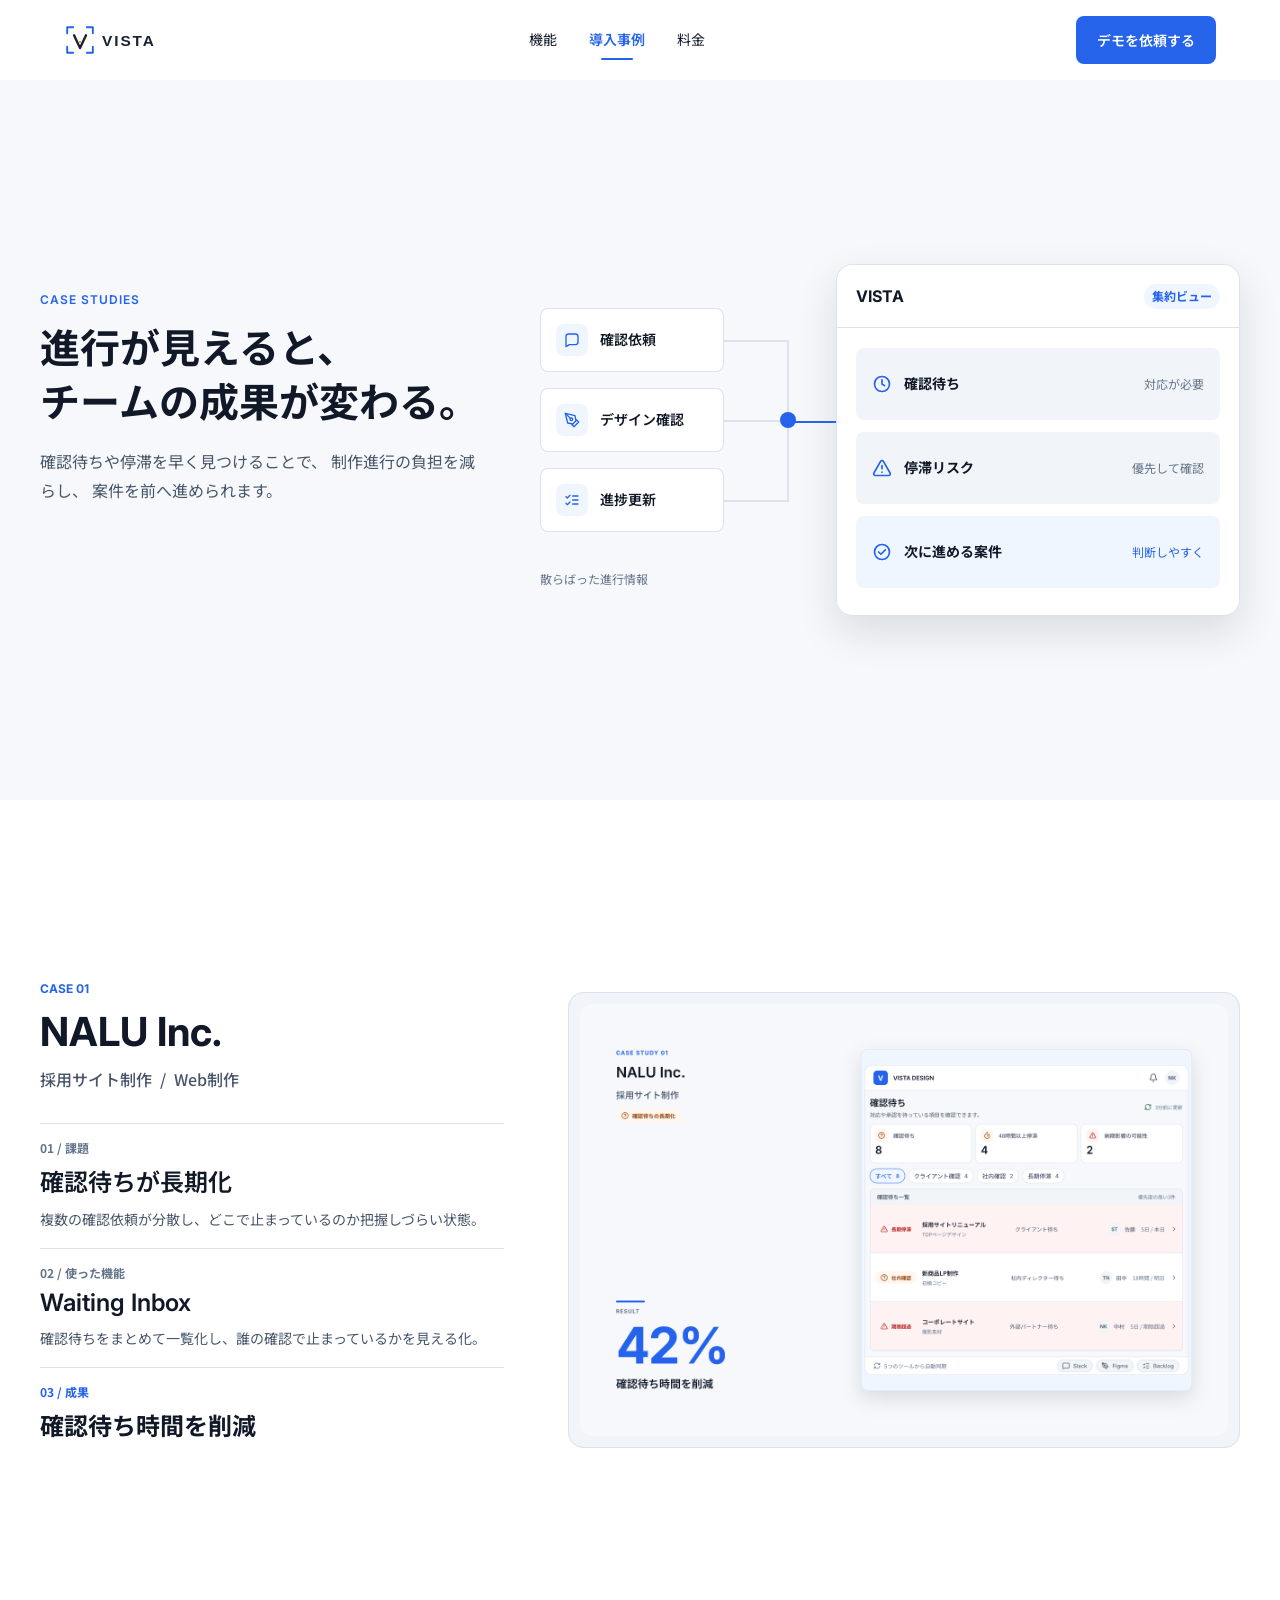
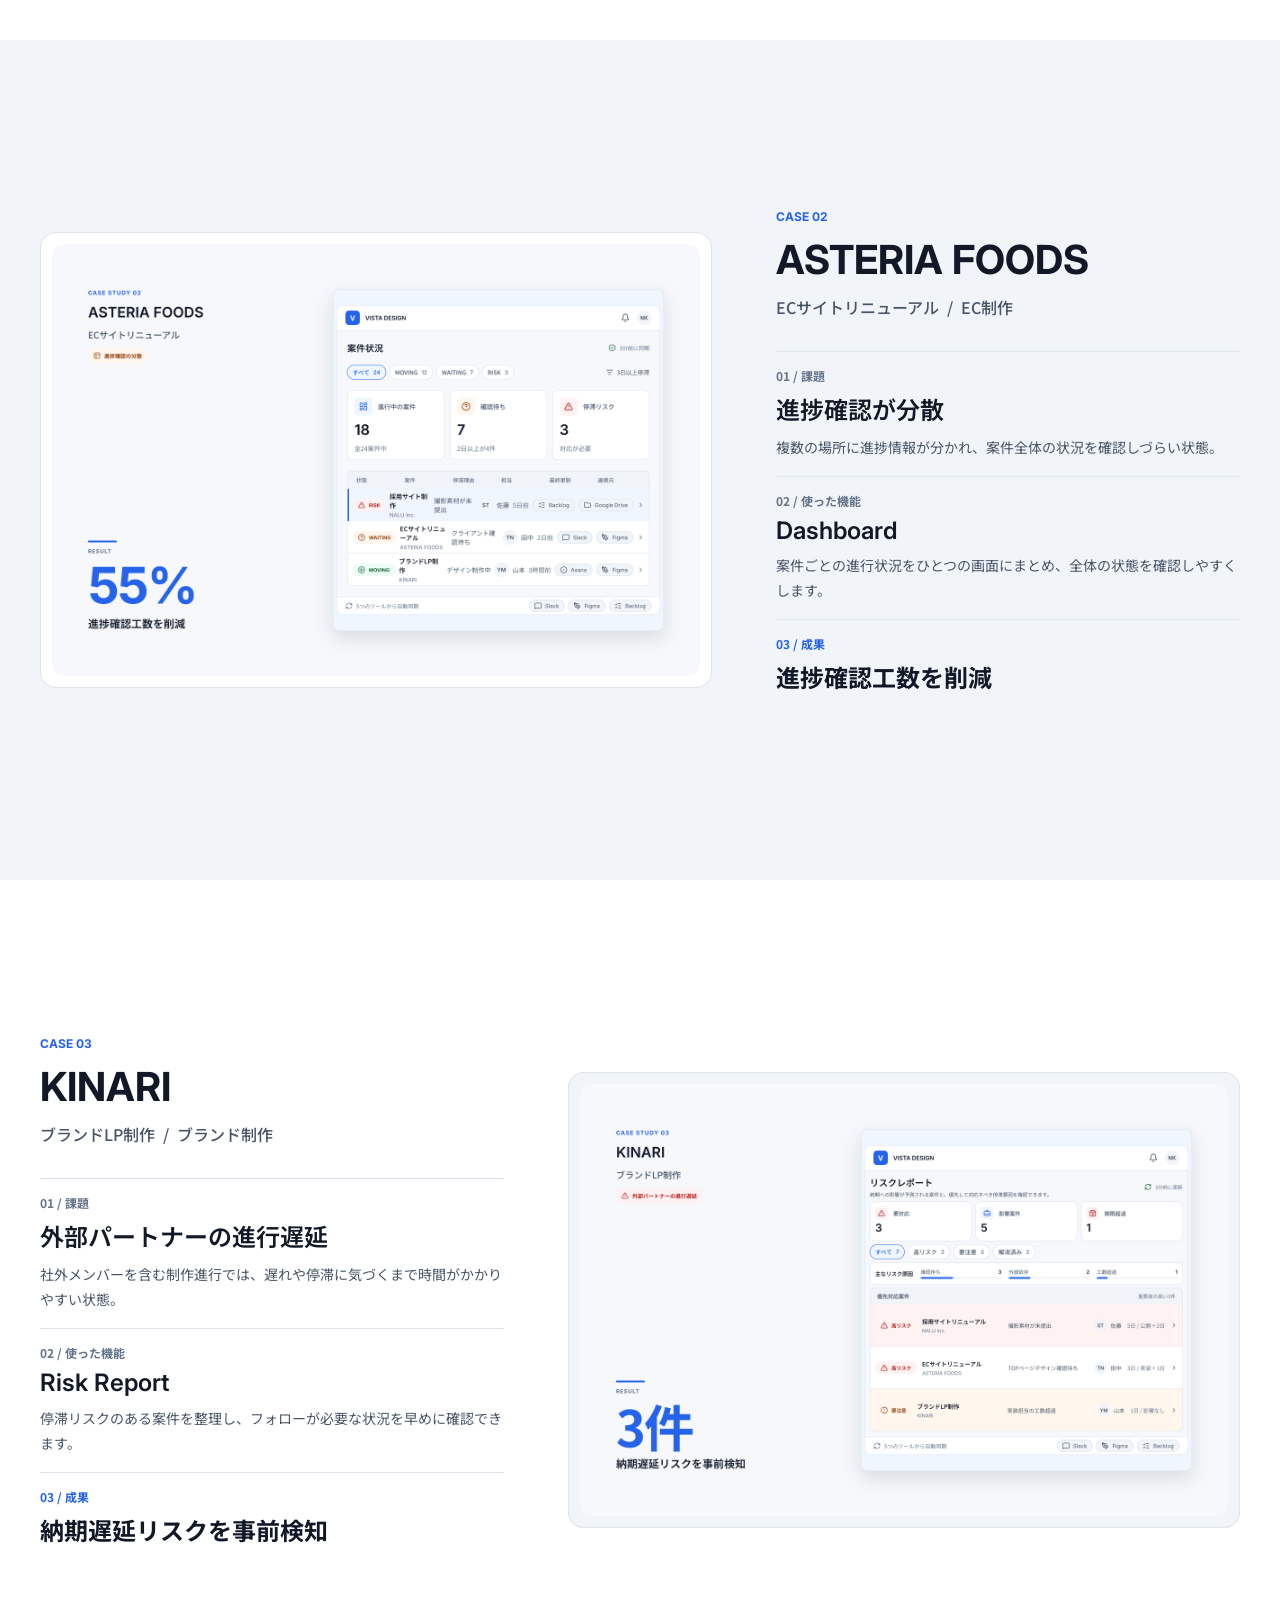
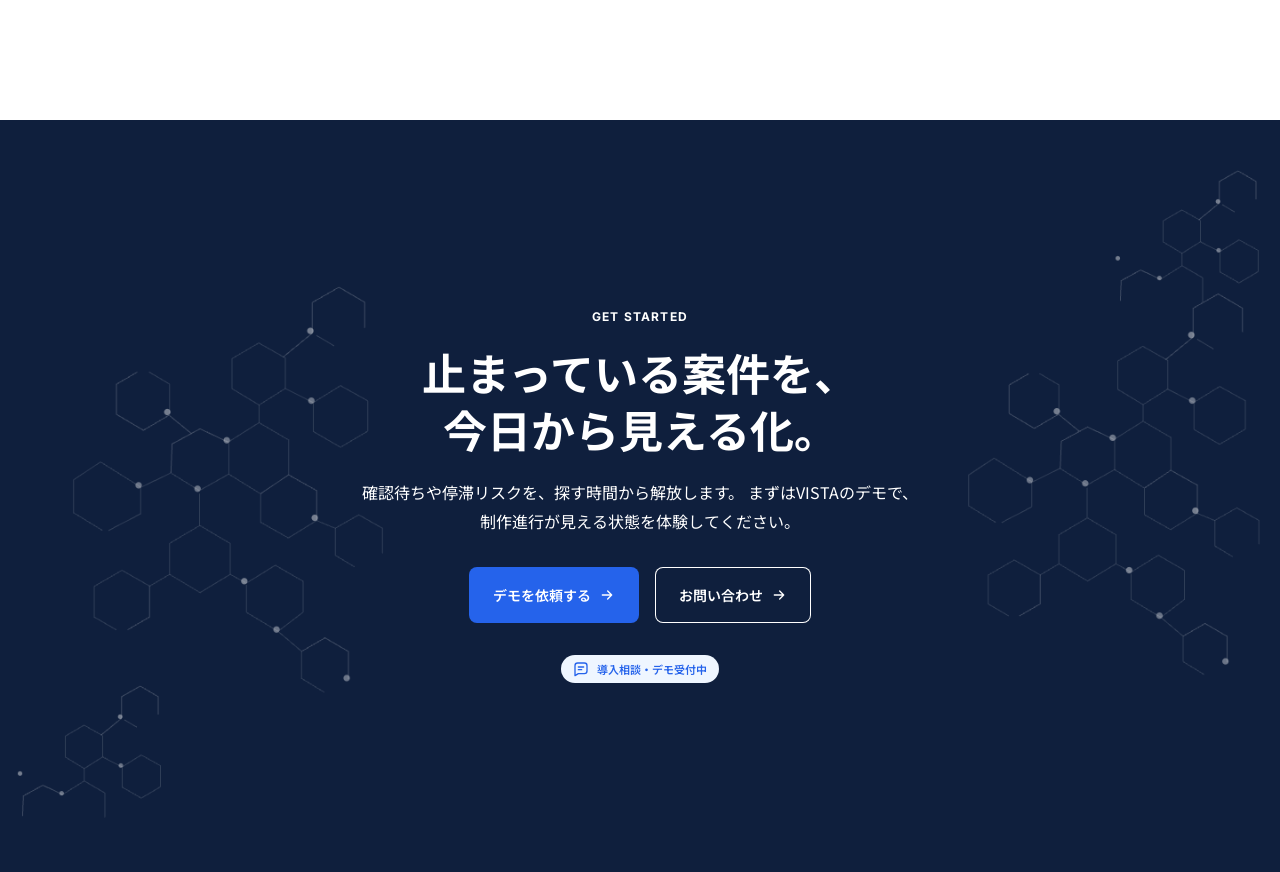
==== case-studies/index.html @ 7c353f8a "feat: initial VISTA website implementation" ====
<!doctype html>
<html lang="ja">
<head>
  <meta charset="utf-8">
  <meta name="viewport" content="width=device-width, initial-scale=1">
  <title>導入事例 | VISTA</title>
  <link rel="icon" href="../05_Assets/icons/web/favicon.ico" sizes="any">
  <link rel="stylesheet" href="../assets/css/reset.css">
  <link rel="stylesheet" href="../assets/css/variables.css">
  <link rel="stylesheet" href="../assets/css/base.css">
  <link rel="stylesheet" href="../assets/css/components.css">
  <link rel="stylesheet" href="../assets/css/pages.css">
  <script src="../assets/js/main.js" defer></script>
</head>
<body data-page="case-studies">
  <a class="skip-link" href="#main-content">本文へ移動</a>
  <header class="site-header" data-site-header>
    <div class="site-header__bar">
      <a class="site-header__logo" href="../" aria-label="VISTA ホーム"><img src="../01_Brand/VISTA_LOGO_A_TRANSPARENT.svg" alt="VISTA" width="94" height="32"></a>
      <nav class="site-header__desktop-nav" aria-label="メインナビゲーション">
        <a class="site-header__nav-link" href="../features/">機能</a>
        <a class="site-header__nav-link" href="../case-studies/" aria-current="page">導入事例</a>
        <a class="site-header__nav-link" href="../pricing/">料金</a>
      </nav>
      <div class="site-header__desktop-actions"><a class="button button--primary button--medium" href="../contact/">デモを依頼する</a></div>
      <div class="site-header__mobile-actions">
        <a class="button button--primary button--small site-header__mobile-cta" href="../contact/">デモを依頼する</a>
        <button class="menu-toggle" type="button" aria-expanded="false" aria-controls="mobile-navigation" aria-label="メニューを開く" data-menu-toggle><span class="menu-toggle__icon" aria-hidden="true"></span></button>
      </div>
    </div>
    <nav class="mobile-navigation" id="mobile-navigation" aria-label="モバイルナビゲーション" data-mobile-menu hidden>
      <div class="container mobile-navigation__inner">
        <ul class="mobile-navigation__list">
          <li><a class="mobile-navigation__link" href="../features/"><span>機能</span><span class="mobile-navigation__arrow" aria-hidden="true">→</span></a></li>
          <li><a class="mobile-navigation__link" href="../case-studies/" aria-current="page"><span>導入事例</span><span class="mobile-navigation__arrow" aria-hidden="true">→</span></a></li>
          <li><a class="mobile-navigation__link" href="../pricing/"><span>料金</span><span class="mobile-navigation__arrow" aria-hidden="true">→</span></a></li>
        </ul>
        <a class="button button--primary button--medium" href="../contact/">デモを依頼する</a>
      </div>
    </nav>
  </header>

  <main id="main-content">
    <section class="case-studies-hero" id="hero" aria-labelledby="hero-title">
      <div class="container case-studies-hero__inner">
        <div class="case-studies-hero__copy">
          <p class="section-eyebrow">CASE STUDIES</p>
          <div class="case-studies-hero__content">
            <h1 class="page-title case-studies-hero__title" id="hero-title"><span>進行が見えると、</span><span>チームの成果が変わる。</span></h1>
            <p class="section-description case-studies-hero__description">確認待ちや停滞を早く見つけることで、 制作進行の負担を減らし、 案件を前へ進められます。</p>
          </div>
        </div>

        <figure class="case-workflow case-workflow--desktop" role="img" aria-label="散らばった確認依頼、デザイン確認、進捗更新をVISTAに集約し、確認待ち、停滞リスク、次に進める案件をひとつの画面で整理する図">
          <div class="case-workflow__signals" aria-hidden="true">
            <div class="case-workflow__signal-list">
              <div class="case-workflow__signal"><span class="case-workflow__signal-icon"><svg viewBox="0 0 24 24"><path d="M21 15a4 4 0 0 1-4 4H8l-5 3V7a4 4 0 0 1 4-4h10a4 4 0 0 1 4 4z"/></svg></span><span>確認依頼</span></div>
              <div class="case-workflow__signal"><span class="case-workflow__signal-icon"><svg viewBox="0 0 24 24"><path d="m12 19 7-7 3 3-7 7-3-3z"/><path d="m18 13-1.5-7.5L2 2l3.5 14.5L13 18"/><path d="m2 2 7.6 7.6"/><circle cx="11" cy="11" r="2"/></svg></span><span>デザイン確認</span></div>
              <div class="case-workflow__signal"><span class="case-workflow__signal-icon"><svg viewBox="0 0 24 24"><path d="m3 7 2 2 4-4M3 17l2 2 4-4M13 6h8M13 12h8M13 18h8"/></svg></span><span>進捗更新</span></div>
            </div>
            <p class="case-workflow__signals-label">散らばった進行情報</p>
          </div>
          <div class="case-workflow__connectors" aria-hidden="true"><span></span><span></span><span></span><span></span><span></span><span></span></div>
          <div class="case-workflow__vista" aria-hidden="true">
            <div class="case-workflow__vista-header"><strong>VISTA</strong><span>集約ビュー</span></div>
            <div class="case-workflow__vista-body">
              <div class="case-workflow__result"><span class="case-workflow__result-main"><svg viewBox="0 0 24 24"><circle cx="12" cy="12" r="9"/><path d="M12 7v5l3 2"/></svg><strong>確認待ち</strong></span><span>対応が必要</span></div>
              <div class="case-workflow__result"><span class="case-workflow__result-main"><svg viewBox="0 0 24 24"><path d="m21.7 18-8-14a2 2 0 0 0-3.4 0l-8 14a2 2 0 0 0 1.7 3h16a2 2 0 0 0 1.7-3zM12 9v4M12 17h.01"/></svg><strong>停滞リスク</strong></span><span>優先して確認</span></div>
              <div class="case-workflow__result case-workflow__result--accent"><span class="case-workflow__result-main"><svg viewBox="0 0 24 24"><circle cx="12" cy="12" r="9"/><path d="m8 12 2.7 2.7L16 9.5"/></svg><strong>次に進める案件</strong></span><span>判断しやすく</span></div>
            </div>
          </div>
        </figure>

        <figure class="case-workflow-mobile" role="img" aria-label="確認待ち、制作タスク、停滞リスクをVISTAに集約し、次に進める案件をひとつの画面で整理する図">
          <div class="case-workflow-mobile__visual" aria-hidden="true">
            <div class="case-workflow-mobile__signals">
              <div><svg viewBox="0 0 24 24"><circle cx="12" cy="12" r="9"/><path d="M12 7v5l3 2"/></svg><span>確認待ち</span></div>
              <div><svg viewBox="0 0 24 24"><path d="m3 7 2 2 4-4M3 17l2 2 4-4M13 6h8M13 12h8M13 18h8"/></svg><span>制作タスク</span></div>
              <div><svg viewBox="0 0 24 24"><path d="m21.7 18-8-14a2 2 0 0 0-3.4 0l-8 14a2 2 0 0 0 1.7 3h16a2 2 0 0 0 1.7-3zM12 9v4M12 17h.01"/></svg><span>停滞リスク</span></div>
            </div>
            <div class="case-workflow-mobile__convergence"><span></span><span></span><span></span><span></span></div>
            <div class="case-workflow-mobile__vista">
              <div class="case-workflow-mobile__header"><strong>VISTA</strong><span>ひとつの画面で整理</span></div>
              <div class="case-workflow-mobile__body"><div class="case-workflow-mobile__result"><span><svg viewBox="0 0 24 24"><circle cx="12" cy="12" r="9"/><path d="m8 12 2.7 2.7L16 9.5"/></svg><strong>次に進める案件</strong></span><b>見える</b></div></div>
            </div>
          </div>
        </figure>
      </div>
    </section>
    <section class="case-detail" id="case-01" aria-labelledby="case-01-title">
      <div class="container case-detail__inner">
        <div class="case-detail__copy">
          <header class="case-detail__identity">
            <p class="case-detail__number">CASE 01</p>
            <h2 class="case-detail__company" id="case-01-title">NALU Inc.</h2>
            <p class="case-detail__meta"><span class="case-detail__project">採用サイト制作</span><span aria-hidden="true">/</span><span class="case-detail__category">Web制作</span></p>
          </header>
          <div class="case-detail__axis">
            <section class="case-detail__axis-item" aria-labelledby="case-01-challenge">
              <p class="case-detail__axis-label">01 / 課題</p>
              <h3 class="case-detail__axis-title" id="case-01-challenge">確認待ちが長期化</h3>
              <p class="case-detail__axis-text">複数の確認依頼が分散し、どこで止まっているのか把握しづらい状態。</p>
            </section>
            <section class="case-detail__axis-item" aria-labelledby="case-01-feature">
              <p class="case-detail__axis-label">02 / 使った機能</p>
              <h3 class="case-detail__axis-title case-detail__axis-title--latin" id="case-01-feature">Waiting Inbox</h3>
              <p class="case-detail__axis-text">確認待ちをまとめて一覧化し、誰の確認で止まっているかを見える化。</p>
            </section>
            <section class="case-detail__axis-item case-detail__axis-item--result" aria-labelledby="case-01-result">
              <p class="case-detail__axis-label">03 / 成果</p>
              <h3 class="case-detail__axis-title" id="case-01-result">確認待ち時間を削減</h3>
            </section>
          </div>
        </div>
        <figure class="case-detail__media">
          <img class="case-detail__cover" src="../05_Assets/images/case-studies/VISTA_CASE_RECRUIT_SITE.png" alt="NALU Inc. 採用サイト制作の導入事例" width="2880" height="1920">
        </figure>
      </div>
    </section>
    <section class="case-detail case-detail--reverse case-detail--subtle" id="case-02" aria-labelledby="case-02-title">
      <div class="container case-detail__inner">
        <div class="case-detail__copy">
          <header class="case-detail__identity">
            <p class="case-detail__number">CASE 02</p>
            <h2 class="case-detail__company" id="case-02-title">ASTERIA FOODS</h2>
            <p class="case-detail__meta"><span class="case-detail__project">ECサイトリニューアル</span><span aria-hidden="true">/</span><span class="case-detail__category">EC制作</span></p>
          </header>
          <div class="case-detail__axis">
            <section class="case-detail__axis-item" aria-labelledby="case-02-challenge">
              <p class="case-detail__axis-label">01 / 課題</p>
              <h3 class="case-detail__axis-title" id="case-02-challenge">進捗確認が分散</h3>
              <p class="case-detail__axis-text">複数の場所に進捗情報が分かれ、案件全体の状況を確認しづらい状態。</p>
            </section>
            <section class="case-detail__axis-item" aria-labelledby="case-02-feature">
              <p class="case-detail__axis-label">02 / 使った機能</p>
              <h3 class="case-detail__axis-title case-detail__axis-title--latin" id="case-02-feature">Dashboard</h3>
              <p class="case-detail__axis-text">案件ごとの進行状況をひとつの画面にまとめ、全体の状態を確認しやすくします。</p>
            </section>
            <section class="case-detail__axis-item case-detail__axis-item--result" aria-labelledby="case-02-result">
              <p class="case-detail__axis-label">03 / 成果</p>
              <h3 class="case-detail__axis-title" id="case-02-result">進捗確認工数を削減</h3>
            </section>
          </div>
        </div>
        <figure class="case-detail__media">
          <img class="case-detail__cover" src="../05_Assets/images/case-studies/VISTA_CASE_EC_RENEWAL.png" alt="ASTERIA FOODS ECサイトリニューアルの導入事例" width="2880" height="1920">
        </figure>
      </div>
    </section>
    <section class="case-detail case-detail--compact-mobile" id="case-03" aria-labelledby="case-03-title">
      <div class="container case-detail__inner">
        <div class="case-detail__copy">
          <header class="case-detail__identity">
            <p class="case-detail__number">CASE 03</p>
            <h2 class="case-detail__company" id="case-03-title">KINARI</h2>
            <p class="case-detail__meta"><span class="case-detail__project">ブランドLP制作</span><span aria-hidden="true">/</span><span class="case-detail__category">ブランド制作</span></p>
          </header>
          <div class="case-detail__axis">
            <section class="case-detail__axis-item" aria-labelledby="case-03-challenge">
              <p class="case-detail__axis-label">01 / 課題</p>
              <h3 class="case-detail__axis-title" id="case-03-challenge">外部パートナーの進行遅延</h3>
              <p class="case-detail__axis-text">社外メンバーを含む制作進行では、遅れや停滞に気づくまで時間がかかりやすい状態。</p>
            </section>
            <section class="case-detail__axis-item" aria-labelledby="case-03-feature">
              <p class="case-detail__axis-label">02 / 使った機能</p>
              <h3 class="case-detail__axis-title case-detail__axis-title--latin" id="case-03-feature">Risk Report</h3>
              <p class="case-detail__axis-text">停滞リスクのある案件を整理し、フォローが必要な状況を早めに確認できます。</p>
            </section>
            <section class="case-detail__axis-item case-detail__axis-item--result" aria-labelledby="case-03-result">
              <p class="case-detail__axis-label">03 / 成果</p>
              <h3 class="case-detail__axis-title" id="case-03-result">納期遅延リスクを事前検知</h3>
            </section>
          </div>
        </div>
        <figure class="case-detail__media">
          <img class="case-detail__cover" src="../05_Assets/images/case-studies/VISTA_CASE_BRAND_LP.png" alt="KINARI ブランドLP制作の導入事例" width="2880" height="1920">
        </figure>
      </div>
    </section>
    <section class="final-cta" id="final-cta" aria-labelledby="final-cta-title">
      <div class="final-cta__network" aria-hidden="true">
        <img class="final-cta__network-image final-cta__network-image--desktop" src="../05_Assets/images/final-cta/VISTA_BG_FINAL_CTA_DESKTOP.png" alt="">
        <img class="final-cta__network-image final-cta__network-image--mobile" src="../05_Assets/images/final-cta/VISTA_BG_FINAL_CTA_MOBILE.png" alt="">
      </div>
      <div class="container final-cta__inner">
        <div class="final-cta__copy">
          <p class="final-cta__eyebrow">GET STARTED</p>
          <h2 class="final-cta__title" id="final-cta-title">止まっている案件を、<br>今日から見える化。</h2>
          <p class="final-cta__description">確認待ちや停滞リスクを、探す時間から解放します。 まずはVISTAのデモで、<br class="final-cta__desktop-break">制作進行が見える状態を体験してください。</p>
        </div>
        <div class="final-cta__actions">
          <a class="button button--primary button--large" href="../contact/">デモを依頼する<svg aria-hidden="true" viewBox="0 0 24 24"><path d="M5 12h14M13 6l6 6-6 6"/></svg></a>
          <a class="button button--large final-cta__secondary" href="../contact/">お問い合わせ<svg aria-hidden="true" viewBox="0 0 24 24"><path d="M5 12h14M13 6l6 6-6 6"/></svg></a>
        </div>
        <p class="feature-status feature-status--analytics final-cta__badge"><svg aria-hidden="true" viewBox="0 0 24 24"><path d="M21 15a4 4 0 0 1-4 4H8l-5 3V7a4 4 0 0 1 4-4h10a4 4 0 0 1 4 4z"/><path d="M8 9h8M8 13h5"/></svg>導入相談・デモ受付中</p>
      </div>
    </section>
  </main>
</body>
</html>
---- assets/css/variables.css ----
:root {
  color-scheme: light;

  --color-canvas: #f6f8fb;
  --color-surface: #ffffff;
  --color-surface-subtle: #f1f4f8;
  --color-surface-inverse: #111827;
  --color-brand-deep: #0f1f3d;
  --color-text-primary: #111827;
  --color-text-secondary: #475569;
  --color-text-muted: #64748b;
  --color-text-inverse: #ffffff;
  --color-border: #dce3ec;
  --color-border-strong: #b7c2d0;
  --color-accent: #2563eb;
  --color-accent-hover: #1d4ed8;
  --color-accent-active: #1e40af;
  --color-accent-soft: #eff6ff;
  --color-moving: #166534;
  --color-moving-soft: #f0fdf4;
  --color-waiting: #92400e;
  --color-waiting-soft: #fffbeb;
  --status-waiting-soft: #fff7ed;
  --color-risk: #b91c1c;
  --color-risk-soft: #fef2f2;
  --status-risk-soft: #fef2f2;
  --color-focus: #60a5fa;
  --color-transparent: #00000000;

  --font-ja: "Noto Sans JP", sans-serif;
  --font-latin: "Inter", sans-serif;
  --font-size-11: 0.6875rem;
  --font-size-12: 0.75rem;
  --font-size-13: 0.8125rem;
  --font-size-14: 0.875rem;
  --font-size-16: 1rem;
  --font-size-20: 1.25rem;
  --font-size-24: 1.5rem;
  --font-size-30: 1.875rem;
  --font-size-32: 2rem;
  --font-size-40: 2.5rem;
  --font-size-44: 2.75rem;
  --font-size-48: 3rem;
  --font-size-display-desktop: 3.5rem;
  --line-height-display: 1.18;
  --line-height-heading: 1.35;
  --line-height-body: 1.8;

  --space-0: 0;
  --space-4: 0.25rem;
  --space-8: 0.5rem;
  --space-12: 0.75rem;
  --space-16: 1rem;
  --space-20: 1.25rem;
  --space-24: 1.5rem;
  --space-32: 2rem;
  --space-40: 2.5rem;
  --space-48: 3rem;
  --space-64: 4rem;
  --space-80: 5rem;
  --space-96: 6rem;

  --radius-none: 0;
  --radius-sm: 0.25rem;
  --radius-md: 0.5rem;
  --radius-lg: 0.75rem;
  --radius-xl: 1rem;
  --radius-pill: 999px;

  --stroke-1: 1px;
  --stroke-focus: 2px;
  --opacity-disabled: 0.4;

  --height-header: 5rem;
  --height-header-mobile: 4rem;
  --height-button-large: 3.5rem;
  --height-button-medium: 3rem;
  --height-button-small: 2.5rem;
  --height-badge: 1.75rem;
  --control-sm: 2rem;
  --control-md: 2.5rem;
  --control-lg: 3rem;
  --icon-sm: 1rem;
  --icon-md: 1.25rem;

  --width-main-container: 75rem;
  --width-header-container: 82rem;
  --width-description: 40rem;
  --width-hero-content: 30rem;
  --width-hero-visual: 40rem;

  --breakpoint-mobile-sm: 375px;
  --breakpoint-mobile: 390px;
  --breakpoint-tablet: 768px;
  --breakpoint-desktop-sm: 1024px;
  --breakpoint-desktop: 1366px;
  --breakpoint-desktop-lg: 1440px;
}

[data-theme="dark"] {
  color-scheme: dark;
  --color-canvas: #0b0f17;
  --color-surface: #121824;
  --color-surface-subtle: #192231;
  --color-surface-inverse: #f8fafc;
  --color-text-primary: #f8fafc;
  --color-text-secondary: #cbd5e1;
  --color-text-muted: #94a3b8;
  --color-text-inverse: #0b0f17;
  --color-border: #2b3748;
  --color-border-strong: #526178;
  --color-accent: #60a5fa;
  --color-accent-hover: #93c5fd;
  --color-accent-active: #3b82f6;
  --color-accent-soft: #172554;
  --color-moving: #86efac;
  --color-moving-soft: #052e16;
  --color-waiting: #fcd34d;
  --color-waiting-soft: #451a03;
  --status-waiting-soft: #78350f;
  --color-risk: #fca5a5;
  --color-risk-soft: #450a0a;
  --status-risk-soft: #7f1d1d;
  --color-focus: #93c5fd;
}
---- assets/css/base.css ----
@import url("https://fonts.googleapis.com/css2?family=Inter:wght@400;600;700&family=Noto+Sans+JP:wght@400;600;700&display=swap");

html {
  min-width: 320px;
  scroll-behavior: smooth;
}

body {
  min-height: 100vh;
  background: var(--color-canvas);
  color: var(--color-text-primary);
  font-family: var(--font-ja);
  font-size: var(--font-size-16);
  line-height: var(--line-height-body);
  overflow-wrap: anywhere;
}

main {
  display: block;
}

h1,
h2,
h3 {
  font-weight: 700;
  line-height: var(--line-height-heading);
  overflow-wrap: normal;
}

a {
  color: inherit;
  text-decoration: none;
}

button,
a,
input,
select,
textarea {
  -webkit-tap-highlight-color: transparent;
}

button,
select {
  cursor: pointer;
}

button:disabled,
input:disabled,
select:disabled,
textarea:disabled {
  cursor: not-allowed;
}

input,
select,
textarea {
  width: 100%;
  border: var(--stroke-1) solid var(--color-border);
  border-radius: var(--radius-md);
  background: var(--color-surface);
}

textarea {
  resize: vertical;
}

:focus-visible {
  outline: var(--stroke-focus) solid var(--color-focus);
  outline-offset: 2px;
}

.sr-only {
  position: absolute !important;
  width: 1px !important;
  height: 1px !important;
  padding: 0 !important;
  margin: -1px !important;
  overflow: hidden !important;
  clip: rect(0, 0, 0, 0) !important;
  white-space: nowrap !important;
  border: 0 !important;
}

.container {
  width: min(calc(100% - (var(--space-16) * 2)), var(--width-main-container));
  margin-inline: auto;
}

.container--wide {
  width: min(calc(100% - (var(--space-16) * 2)), var(--width-header-container));
  margin-inline: auto;
}

.skip-link {
  position: fixed;
  inset-block-start: var(--space-8);
  inset-inline-start: var(--space-8);
  z-index: 1000;
  padding: var(--space-8) var(--space-12);
  border-radius: var(--radius-sm);
  background: var(--color-surface-inverse);
  color: var(--color-text-inverse);
  transform: translateY(-200%);
}

.skip-link:focus-visible {
  transform: translateY(0);
}
---- assets/css/components.css ----
.button {
  display: inline-flex;
  min-width: 0;
  align-items: center;
  justify-content: center;
  gap: var(--space-8);
  border: var(--stroke-1) solid transparent;
  border-radius: var(--radius-md);
  padding-inline: var(--space-20);
  font-family: var(--font-ja);
  font-size: var(--font-size-14);
  font-weight: 600;
  line-height: 1;
  white-space: nowrap;
  transition: background-color 120ms ease, border-color 120ms ease, color 120ms ease;
}

.button--large {
  min-height: var(--height-button-large);
}

.button--medium {
  min-height: var(--height-button-medium);
}

.button--small {
  min-height: var(--height-button-small);
  padding-inline: var(--space-16);
}

.button--primary {
  background: var(--color-accent);
  color: var(--color-text-inverse);
}

.button--primary:hover {
  background: var(--color-accent-hover);
}

.button--primary:active {
  background: var(--color-accent-active);
}

.button--secondary {
  border-color: var(--color-border-strong);
  background: var(--color-surface);
  color: var(--color-text-primary);
}

.button--secondary:hover {
  border-color: var(--color-accent);
  background: var(--color-accent-soft);
}

.button--secondary:active {
  border-color: var(--color-accent-active);
  color: var(--color-accent-active);
}

.button--text {
  min-height: var(--control-md);
  padding-inline: var(--space-8);
  background: var(--color-transparent);
  color: var(--color-accent);
}

.button--text:hover {
  background: var(--color-accent-soft);
}

.button:disabled,
.button[aria-disabled="true"] {
  opacity: var(--opacity-disabled);
  pointer-events: none;
}

.button__spinner {
  display: none;
  width: var(--icon-sm);
  height: var(--icon-sm);
  border: 2px solid currentColor;
  border-inline-end-color: transparent;
  border-radius: var(--radius-pill);
}

.button.is-loading .button__spinner {
  display: inline-block;
}

.site-header {
  position: relative;
  z-index: 100;
  background: var(--color-surface);
  box-shadow: inset 0 calc(var(--stroke-1) * -1) var(--color-border);
}

.site-header__bar {
  display: flex;
  width: min(100%, calc(var(--width-header-container) + (var(--space-64) * 2)));
  height: var(--height-header-mobile);
  margin-inline: auto;
  padding-inline: var(--space-24);
  align-items: center;
  justify-content: space-between;
}

.site-header__logo {
  display: inline-flex;
  flex: 0 0 auto;
  align-items: center;
}

.site-header__logo img {
  width: 94px;
  height: 32px;
  object-fit: contain;
}

.site-header__desktop-nav,
.site-header__desktop-actions {
  display: none;
}

.site-header__mobile-actions {
  display: flex;
  align-items: center;
  gap: var(--space-8);
}

.site-header__mobile-cta {
  min-height: var(--height-button-small);
}

.menu-toggle {
  position: relative;
  display: inline-grid;
  width: var(--control-md);
  height: var(--control-md);
  place-items: center;
  border-radius: var(--radius-sm);
  background: var(--color-transparent);
  color: var(--color-text-primary);
}

.menu-toggle__icon,
.menu-toggle__icon::before,
.menu-toggle__icon::after {
  display: block;
  width: var(--icon-md);
  height: 2px;
  border-radius: var(--radius-pill);
  background: currentColor;
  content: "";
  transition: transform 120ms ease, opacity 120ms ease;
}

.menu-toggle__icon::before {
  transform: translateY(-6px);
}

.menu-toggle__icon::after {
  transform: translateY(4px);
}

.menu-toggle[aria-expanded="true"] .menu-toggle__icon {
  background: transparent;
}

.menu-toggle[aria-expanded="true"] .menu-toggle__icon::before {
  transform: translateY(0) rotate(45deg);
}

.menu-toggle[aria-expanded="true"] .menu-toggle__icon::after {
  transform: translateY(-2px) rotate(-45deg);
}

.mobile-navigation {
  border-block-start: var(--stroke-1) solid var(--color-border);
  background: var(--color-surface);
}

.mobile-navigation__inner {
  display: grid;
  gap: var(--space-20);
  padding-block: var(--space-24);
}

.mobile-navigation__list {
  display: grid;
  gap: var(--space-4);
}

.mobile-navigation__link {
  display: flex;
  min-height: var(--control-md);
  align-items: center;
  justify-content: space-between;
  padding-block: var(--space-8);
  font-size: var(--font-size-16);
}

.mobile-navigation__link[aria-current="page"] {
  color: var(--color-accent);
  font-weight: 600;
}

.mobile-navigation__arrow {
  color: var(--color-text-muted);
}

.mobile-navigation .button {
  width: 100%;
}

@media (min-width: 768px) {
  .site-header {
    box-shadow: none;
  }

  .site-header__bar {
    height: var(--height-header);
    padding-inline: var(--space-64);
  }

  .site-header__desktop-nav,
  .site-header__desktop-actions {
    display: flex;
    align-items: center;
  }

  .site-header__desktop-nav {
    gap: var(--space-32);
  }

  .site-header__desktop-actions {
    gap: var(--space-20);
  }

  .site-header__mobile-actions,
  .mobile-navigation {
    display: none !important;
  }

  .site-header__nav-link {
    position: relative;
    display: inline-flex;
    min-height: var(--control-md);
    align-items: center;
    font-size: var(--font-size-14);
  }

  .site-header__nav-link[aria-current="page"] {
    color: var(--color-accent);
    font-weight: 600;
  }

  .site-header__nav-link[aria-current="page"]::after {
    position: absolute;
    inset-block-end: 0;
    inset-inline: 50% auto;
    width: var(--space-32);
    height: 2px;
    border-radius: var(--radius-pill);
    background: var(--color-accent);
    content: "";
    transform: translateX(-50%);
  }
}
---- assets/css/pages.css ----
.page-section {
  padding-block: var(--space-64);
}

.page-section--canvas {
  background: var(--color-canvas);
}

.page-section--surface {
  background: var(--color-surface);
}

.page-section--subtle {
  background: var(--color-surface-subtle);
}

.page-section--inverse {
  background: var(--color-brand-deep);
  color: var(--color-text-inverse);
}

.page-section__inner {
  display: grid;
  min-height: 12rem;
  align-content: center;
  gap: var(--space-12);
}

.page-hero .page-section__inner {
  min-height: 20rem;
}

.eyebrow,
.section-eyebrow {
  color: var(--color-accent);
  font-family: var(--font-latin);
  font-size: var(--font-size-12);
  font-weight: 600;
  letter-spacing: 0.08em;
}

.page-title {
  max-width: var(--width-description);
  font-size: var(--font-size-30);
}

.section-title {
  font-size: var(--font-size-24);
}

.section-heading {
  display: grid;
  gap: var(--space-12);
}

.section-heading .section-eyebrow {
  line-height: 1.25;
}

.section-heading__content {
  display: grid;
  gap: var(--space-20);
}

.section-description {
  color: var(--color-text-secondary);
  font-size: var(--font-size-16);
  line-height: var(--line-height-body);
}

.section-status {
  color: var(--color-text-muted);
  font-size: var(--font-size-14);
}

.page-section--inverse .section-eyebrow,
.page-section--inverse .section-status {
  color: var(--color-text-inverse);
}

.contact-page {
  display: grid;
  background: var(--color-canvas);
}

.contact-intro {
  padding: var(--space-64) var(--space-16) var(--space-48);
  background: var(--color-canvas);
}

.contact-intro__inner,
.contact-intro__copy,
.contact-intro__content,
.contact-topics {
  display: grid;
}

.contact-intro__inner {
  width: min(100%, var(--width-description));
  margin-inline: auto;
  gap: var(--space-32);
}

.contact-intro__copy {
  gap: var(--space-12);
}

.contact-intro .section-eyebrow {
  line-height: 1.25;
}

.contact-intro__content {
  gap: var(--space-20);
}

.contact-intro__title {
  font-size: var(--font-size-24);
  line-height: 1.4;
}

.contact-intro__description {
  color: var(--color-text-secondary);
  font-size: var(--font-size-14);
  line-height: var(--line-height-body);
}

.contact-topics {
  gap: var(--space-12);
  list-style: none;
}

.contact-topics li {
  display: flex;
  min-height: var(--space-20);
  align-items: center;
  gap: var(--space-12);
  color: var(--color-text-secondary);
  font-size: var(--font-size-14);
  font-weight: 600;
  line-height: 1.4286;
}

.contact-topics svg,
.contact-form__submit svg {
  width: var(--icon-sm);
  height: var(--icon-sm);
  flex: 0 0 auto;
  fill: none;
  stroke: currentColor;
  stroke-linecap: round;
  stroke-linejoin: round;
  stroke-width: 2;
}

.contact-topics svg {
  color: var(--color-accent);
}

.contact-form-section {
  padding: var(--space-48) var(--space-16) var(--space-64);
  background: var(--color-surface-subtle);
}

.contact-form {
  display: grid;
  width: min(100%, var(--width-description));
  margin-inline: auto;
  gap: var(--space-32);
  padding: calc(var(--space-24) + var(--stroke-1)) var(--space-24);
  border-radius: var(--radius-xl);
  background: var(--color-surface);
  box-shadow: inset 0 0 0 var(--stroke-1) var(--color-border);
}

.contact-form__heading {
  display: grid;
  gap: var(--space-8);
}

.contact-form__title {
  font-size: var(--font-size-24);
}

.contact-form__description {
  color: var(--color-text-secondary);
  font-size: var(--font-size-14);
  line-height: 1.6;
}

.contact-form__fields {
  display: grid;
  gap: var(--space-24);
}

.form-field {
  display: grid;
  gap: var(--space-8);
}

.form-label-row {
  display: flex;
  min-height: var(--space-24);
  align-items: center;
  gap: var(--space-8);
}

.form-label {
  color: var(--color-text-primary);
  font-size: var(--font-size-14);
  font-weight: 600;
  line-height: 1.4286;
}

.form-required {
  display: inline-flex;
  min-height: var(--space-20);
  align-items: center;
  padding: var(--space-4) var(--space-8);
  border-radius: var(--radius-pill);
  background: var(--color-accent-soft);
  color: var(--color-accent);
  font-size: var(--font-size-11);
  font-weight: 600;
  line-height: 1;
}

.form-input,
.form-select,
.form-textarea {
  width: 100%;
  border-color: var(--color-border-strong);
  border-radius: var(--radius-md);
  background: var(--color-surface);
  color: var(--color-text-primary);
  font-family: var(--font-ja);
  font-size: var(--font-size-14);
  line-height: 1.6;
}

.form-input,
.form-select {
  height: var(--height-button-large);
  padding-inline: var(--space-16);
}

.form-input::placeholder {
  color: var(--color-text-muted);
  opacity: 1;
}

.form-select-wrap {
  position: relative;
  display: block;
}

.form-select {
  appearance: none;
  padding-inline-end: var(--space-48);
  color: var(--color-text-muted);
}

.form-select:valid {
  color: var(--color-text-primary);
}

.form-select-wrap > svg {
  position: absolute;
  inset-block-start: 50%;
  inset-inline-end: var(--space-16);
  width: var(--icon-sm);
  height: var(--icon-sm);
  fill: none;
  stroke: var(--color-text-secondary);
  stroke-linecap: round;
  stroke-linejoin: round;
  stroke-width: 2;
  pointer-events: none;
  transform: translateY(-50%);
}

.form-textarea {
  display: block;
  min-height: 7.5rem;
  padding: var(--space-16);
}

.contact-form__submit {
  width: 100%;
}

.form-input:focus-visible,
.form-select:focus-visible,
.form-textarea:focus-visible,
.form-input.is-focus-preview {
  border-color: var(--color-focus);
  outline-offset: calc(var(--stroke-focus) * -1);
}

.form-input.is-focus-preview {
  outline: var(--stroke-focus) solid var(--color-focus);
  outline-offset: calc(var(--stroke-focus) * -1);
}

.form-input[aria-invalid="true"],
.form-select[aria-invalid="true"],
.form-textarea[aria-invalid="true"] {
  border-color: var(--color-risk);
}

.form-input.is-format-error,
.form-select.is-format-error,
.form-textarea.is-format-error {
  background: var(--color-risk-soft);
}

.form-input[aria-invalid="true"]:focus-visible,
.form-select[aria-invalid="true"]:focus-visible,
.form-textarea[aria-invalid="true"]:focus-visible {
  outline-color: var(--color-risk);
}

.form-error {
  color: var(--color-risk);
  font-size: var(--font-size-12);
  line-height: 1.5;
}

.contact-form__submit-area {
  display: grid;
  gap: var(--space-12);
}

.form-submit-error:not([hidden]) {
  display: flex;
  align-items: center;
  gap: var(--space-8);
  padding: var(--space-12);
  border-radius: var(--radius-md);
  background: var(--color-risk-soft);
  color: var(--color-risk);
}

.form-submit-error > svg {
  width: var(--icon-sm);
  height: var(--icon-sm);
  flex: 0 0 auto;
  fill: none;
  stroke: currentColor;
  stroke-linecap: round;
  stroke-linejoin: round;
  stroke-width: 2;
}

.form-submit-error p {
  min-width: 0;
  font-size: var(--font-size-12);
  line-height: 1.5;
}

.contact-form__submit.is-loading:disabled {
  cursor: wait;
  opacity: 1;
}

.contact-form__submit.is-loading [data-submit-arrow] {
  display: none;
}

.contact-form__submit.is-loading .button__spinner {
  animation: contact-spinner 800ms linear infinite;
}

.contact-form.is-success {
  min-height: 52.0625rem;
  align-content: center;
}

.form-success:not([hidden]) {
  display: grid;
}

.form-success {
  width: 100%;
  gap: var(--space-24);
  justify-items: center;
  text-align: center;
}

.form-success__icon {
  display: grid;
  width: 4.5rem;
  height: 4.5rem;
  place-items: center;
  border-radius: var(--radius-pill);
  background: var(--color-accent-soft);
  color: var(--color-accent);
}

.form-success__icon svg {
  width: 1.75rem;
  height: 1.75rem;
  fill: none;
  stroke: currentColor;
  stroke-linecap: round;
  stroke-linejoin: round;
  stroke-width: 2;
}

.form-success__copy {
  display: grid;
  width: 100%;
  gap: var(--space-12);
}

.form-success__title {
  font-size: var(--font-size-24);
  line-height: 1.45;
}

.form-success__description {
  color: var(--color-text-secondary);
  font-size: var(--font-size-14);
  line-height: var(--line-height-body);
}

@keyframes contact-spinner {
  to {
    transform: rotate(360deg);
  }
}

@media (min-width: 768px) {
  .contact-intro {
    padding-block: var(--space-80);
  }

  .contact-intro__inner {
    gap: var(--space-48);
  }

  .contact-intro__title {
    font-size: var(--font-size-40);
    line-height: 1.3;
  }

  .contact-intro__description {
    font-size: var(--font-size-16);
  }

  .contact-topics {
    gap: var(--space-16);
  }

  .contact-form-section {
    padding-block: var(--space-64) var(--space-80);
  }

  .contact-form {
    padding: var(--space-40);
  }

  .contact-form.is-success {
    min-height: 55.4375rem;
  }

  .form-textarea {
    min-height: 9rem;
  }

  .form-success {
    width: min(100%, var(--width-hero-content));
    gap: var(--space-32);
    justify-self: center;
  }

  .form-success__icon {
    width: var(--space-80);
    height: var(--space-80);
  }

  .form-success__icon svg {
    width: var(--space-32);
    height: var(--space-32);
  }

  .form-success__title {
    font-size: var(--font-size-32);
    line-height: 1.4;
  }

  .form-success__description {
    font-size: var(--font-size-16);
  }
}

@media (min-width: 1280px) {
  .contact-page {
    width: var(--width-main-container);
    margin-inline: auto;
    grid-template-columns: var(--width-hero-content) var(--width-hero-visual);
    gap: var(--space-80);
    align-items: start;
    padding-block: var(--space-80);
  }

  .contact-intro {
    padding: var(--space-40) 0;
  }

  .contact-intro__inner {
    width: 100%;
  }

  .contact-form-section {
    padding: 0;
    background: var(--color-transparent);
  }

  .contact-form {
    width: 100%;
  }
}

.pricing-page-hero {
  min-height: 45.25rem;
  padding-block: var(--space-64);
  background: var(--color-canvas);
}

.pricing-page-hero__inner,
.pricing-page-hero__copy,
.pricing-page-hero__content {
  display: grid;
}

.pricing-page-hero__inner {
  gap: var(--space-40);
}

.pricing-page-hero__copy {
  gap: var(--space-12);
}

.pricing-page-hero .section-eyebrow {
  line-height: 1.25;
}

.pricing-page-hero__content {
  gap: var(--space-20);
}

.pricing-page-hero__title {
  max-width: none;
  line-height: var(--line-height-heading);
}

.pricing-page-hero__description {
  font-size: var(--font-size-14);
}

.pricing-plan-scale {
  display: grid;
  width: min(100%, 22.375rem);
  height: 22rem;
  margin-inline: auto;
  padding: var(--space-16);
  border-radius: var(--radius-xl);
  background: var(--color-surface);
  box-shadow: inset 0 0 0 var(--stroke-1) var(--color-border);
}

.pricing-plan-scale__track {
  display: none;
}

.pricing-plan-scale__list {
  display: grid;
  gap: var(--space-16);
}

.pricing-plan-scale__item {
  position: relative;
  display: grid;
  height: 6rem;
  grid-template-columns: 5rem minmax(0, 1fr);
  grid-template-rows: auto auto;
  column-gap: var(--space-16);
  align-content: center;
  padding: var(--space-12) var(--space-16);
  border: var(--stroke-1) solid var(--color-border);
  border-radius: var(--radius-lg);
  background: var(--color-surface-subtle);
}

.pricing-plan-scale__item:not(:last-child)::after {
  position: absolute;
  inset-block-start: calc(100% + var(--stroke-1));
  inset-inline-start: 50%;
  width: 2px;
  height: var(--space-16);
  background: var(--color-border-strong);
  content: "";
  transform: translateX(-50%);
}

.pricing-plan-scale__item--featured {
  border-color: var(--color-accent);
  background: var(--color-accent-soft);
}

.pricing-plan-scale__name {
  position: absolute;
  inset-block-start: var(--space-12);
  inset-inline-start: var(--space-16);
  width: 5rem;
  color: var(--color-text-primary);
  font-family: var(--font-latin);
  font-size: var(--font-size-16);
  line-height: 1.2;
  text-align: center;
}

.pricing-plan-scale__item--featured .pricing-plan-scale__name,
.pricing-plan-scale__item--featured .pricing-plan-scale__limit {
  color: var(--color-accent);
}

.pricing-plan-scale__audience {
  grid-column: 2;
  color: var(--color-text-secondary);
  font-size: var(--font-size-14);
  line-height: 1.6;
}

.pricing-plan-scale__limit {
  grid-column: 2;
  color: var(--color-text-muted);
  font-size: var(--font-size-12);
  font-weight: 600;
  line-height: 1.4167;
}

@media (min-width: 768px) {
  .pricing-page-hero__inner {
    justify-items: center;
  }

  .pricing-page-hero__copy {
    width: min(100%, 42.5rem);
  }

  .pricing-page-hero__title {
    font-size: var(--font-size-40);
  }

  .pricing-page-hero__description {
    font-size: var(--font-size-16);
  }

  .pricing-plan-scale {
    width: min(100%, 42.5rem);
    padding: var(--space-32);
    align-content: center;
    gap: var(--space-24);
  }

  .pricing-plan-scale__track {
    position: relative;
    display: block;
    height: var(--space-24);
  }

  .pricing-plan-scale__track::before {
    position: absolute;
    inset-block-start: 11px;
    inset-inline: 15%;
    height: 2px;
    background: var(--color-border-strong);
    content: "";
  }

  .pricing-plan-scale__track span {
    position: absolute;
    inset-block-start: var(--space-4);
    width: var(--space-16);
    height: var(--space-16);
    border: var(--stroke-1) solid var(--color-accent);
    border-radius: var(--radius-pill);
    background: var(--color-surface);
    transform: translateX(-50%);
  }

  .pricing-plan-scale__track span:nth-child(1) {
    inset-inline-start: 15%;
  }

  .pricing-plan-scale__track span:nth-child(2) {
    inset-block-start: 2px;
    inset-inline-start: 50%;
    width: var(--space-20);
    height: var(--space-20);
    background: var(--color-accent);
  }

  .pricing-plan-scale__track span:nth-child(3) {
    inset-inline-start: 85%;
  }

  .pricing-plan-scale__list {
    height: 11rem;
    grid-template-columns: repeat(3, minmax(0, 1fr));
    gap: var(--space-32);
  }

  .pricing-plan-scale__item {
    display: flex;
    height: 100%;
    flex-direction: column;
    align-items: flex-start;
    padding: var(--space-24);
  }

  .pricing-plan-scale__item::after {
    display: none;
  }

  .pricing-plan-scale__name {
    position: static;
    width: auto;
    font-size: var(--font-size-20);
    text-align: left;
  }

  .pricing-plan-scale__audience {
    margin-block-start: var(--space-12);
  }

  .pricing-plan-scale__limit {
    margin-block-start: auto;
  }
}

@media (min-width: 1200px) {
  .pricing-page-hero {
    min-height: 45rem;
    padding-block: var(--space-96);
  }

  .pricing-page-hero__inner {
    min-height: 33rem;
    grid-template-columns: 27.5rem 42.5rem;
    gap: var(--space-80);
    align-items: center;
    justify-items: stretch;
  }

  .pricing-page-hero__copy,
  .pricing-plan-scale {
    width: 100%;
  }
}

.case-studies-hero {
  min-height: 39.5625rem;
  padding-block: var(--space-64);
  background: var(--color-canvas);
}

.case-studies-hero__inner,
.case-studies-hero__copy,
.case-studies-hero__content {
  display: grid;
}

.case-studies-hero__inner {
  gap: var(--space-40);
}

.case-studies-hero__copy {
  gap: var(--space-12);
}

.case-studies-hero .section-eyebrow {
  line-height: 1.25;
}

.case-studies-hero__content {
  gap: var(--space-20);
}

.case-studies-hero__title {
  max-width: none;
}

.case-studies-hero__title span {
  display: block;
}

.case-studies-hero__description {
  max-width: var(--width-hero-content);
}

.case-workflow {
  display: none;
  margin: 0;
}

.case-workflow-mobile {
  width: 100%;
  margin: 0;
  padding: var(--space-12);
  border-radius: var(--radius-xl);
  background: var(--color-surface);
  box-shadow: inset 0 0 0 var(--stroke-1) var(--color-border), 0 var(--space-12) var(--space-32) color-mix(in srgb, var(--color-text-primary) 8%, var(--color-transparent));
}

.case-workflow-mobile__visual {
  display: grid;
}

.case-workflow-mobile__signals {
  display: grid;
  height: var(--height-button-medium);
  grid-template-columns: repeat(3, minmax(0, 1fr));
  gap: var(--space-8);
}

.case-workflow-mobile__signals > div {
  display: flex;
  min-width: 0;
  align-items: center;
  justify-content: center;
  gap: var(--space-4);
  border-radius: var(--radius-md);
  background: var(--color-surface-subtle);
  color: var(--color-text-primary);
  font-size: var(--font-size-11);
  font-weight: 600;
  white-space: nowrap;
}

.case-workflow-mobile svg,
.case-workflow svg {
  fill: none;
  stroke: currentColor;
  stroke-width: 2;
  stroke-linecap: round;
  stroke-linejoin: round;
}

.case-workflow-mobile__signals svg {
  width: 0.875rem;
  height: 0.875rem;
  flex: 0 0 auto;
  color: var(--color-accent);
}

.case-workflow-mobile__convergence {
  position: relative;
  height: 3.25rem;
}

.case-workflow-mobile__convergence span {
  position: absolute;
  display: block;
  background: var(--color-border);
}

.case-workflow-mobile__convergence span:nth-child(1),
.case-workflow-mobile__convergence span:nth-child(2),
.case-workflow-mobile__convergence span:nth-child(3) {
  inset-block-start: 0;
  width: var(--stroke-1);
  height: var(--space-20);
}

.case-workflow-mobile__convergence span:nth-child(1) {
  inset-inline-start: 16.6667%;
}

.case-workflow-mobile__convergence span:nth-child(2) {
  inset-inline-start: 50%;
  height: 100%;
}

.case-workflow-mobile__convergence span:nth-child(3) {
  inset-inline-start: 83.3333%;
}

.case-workflow-mobile__convergence span:nth-child(4) {
  inset-block-start: var(--space-20);
  inset-inline-start: 16.6667%;
  width: 66.6666%;
  height: var(--stroke-1);
}

.case-workflow-mobile__vista {
  overflow: hidden;
  border-radius: var(--radius-lg);
  background: var(--color-surface);
  box-shadow: inset 0 0 0 var(--stroke-1) var(--color-border);
}

.case-workflow-mobile__header {
  display: flex;
  height: 2.75rem;
  padding-inline: var(--space-12);
  align-items: center;
  justify-content: space-between;
  box-shadow: inset 0 calc(var(--stroke-1) * -1) var(--color-border);
}

.case-workflow-mobile__header strong {
  font-family: var(--font-latin);
  font-size: var(--font-size-14);
}

.case-workflow-mobile__header span {
  color: var(--color-accent);
  font-size: var(--font-size-11);
  font-weight: 600;
}

.case-workflow-mobile__body {
  padding: var(--space-12);
}

.case-workflow-mobile__result {
  display: flex;
  min-height: 5.375rem;
  padding-inline: var(--space-12);
  align-items: center;
  justify-content: space-between;
  gap: var(--space-8);
  border-radius: var(--radius-md);
  background: var(--color-accent-soft);
}

.case-workflow-mobile__result > span {
  display: flex;
  min-width: 0;
  align-items: center;
  gap: var(--space-8);
}

.case-workflow-mobile__result svg {
  width: 1.125rem;
  height: 1.125rem;
  flex: 0 0 auto;
  color: var(--color-accent);
}

.case-workflow-mobile__result strong {
  font-size: var(--font-size-14);
}

.case-workflow-mobile__result b {
  color: var(--color-accent);
  font-size: var(--font-size-12);
  white-space: nowrap;
}

@media (min-width: 768px) {
  .case-studies-hero {
    padding-block: var(--space-96);
  }

  .case-studies-hero__inner {
    justify-items: center;
  }

  .case-studies-hero__copy {
    width: min(100%, var(--width-description));
  }

  .case-workflow-mobile {
    max-width: var(--width-description);
  }
}

@media (min-width: 1200px) {
  .case-studies-hero__inner {
    min-height: 33rem;
    grid-template-columns: 27.5rem 43.75rem;
    gap: 3.75rem;
    align-items: center;
    justify-content: start;
    justify-items: stretch;
  }

  .case-studies-hero__copy {
    width: 100%;
    margin-block-start: 7.25rem;
    align-self: start;
  }

  .case-studies-hero__title {
    font-size: var(--font-size-40);
  }

  .case-studies-hero__description {
    max-width: 27.5rem;
  }

  .case-workflow-mobile {
    display: none;
  }

  .case-workflow {
    display: grid;
    width: 43.75rem;
    height: 28rem;
    grid-template-columns: 11.5rem 7rem 25.25rem;
  }

  .case-workflow__signals {
    padding-block-start: 5.75rem;
  }

  .case-workflow__signal-list {
    display: grid;
    gap: var(--space-16);
  }

  .case-workflow__signal {
    display: flex;
    height: var(--space-64);
    padding-inline: var(--space-16);
    align-items: center;
    gap: var(--space-12);
    border-radius: var(--radius-md);
    background: var(--color-surface);
    box-shadow: inset 0 0 0 var(--stroke-1) var(--color-border);
    color: var(--color-text-primary);
    font-size: var(--font-size-14);
    font-weight: 600;
  }

  .case-workflow__signal-icon {
    display: grid;
    width: var(--space-32);
    height: var(--space-32);
    flex: 0 0 auto;
    place-items: center;
    border-radius: var(--radius-md);
    background: var(--color-accent-soft);
    color: var(--color-accent);
  }

  .case-workflow__signal-icon svg {
    width: var(--icon-sm);
    height: var(--icon-sm);
  }

  .case-workflow__signals-label {
    margin-block-start: 2.25rem;
    color: var(--color-text-muted);
    font-size: var(--font-size-12);
  }

  .case-workflow__connectors {
    position: relative;
  }

  .case-workflow__connectors span {
    position: absolute;
    display: block;
    background: var(--color-border);
  }

  .case-workflow__connectors span:nth-child(1),
  .case-workflow__connectors span:nth-child(2),
  .case-workflow__connectors span:nth-child(3) {
    inset-inline-start: 0;
    width: var(--space-64);
    height: 2px;
  }

  .case-workflow__connectors span:nth-child(1) {
    inset-block-start: 7.75rem;
  }

  .case-workflow__connectors span:nth-child(2) {
    inset-block-start: 12.75rem;
  }

  .case-workflow__connectors span:nth-child(3) {
    inset-block-start: 17.75rem;
  }

  .case-workflow__connectors span:nth-child(4) {
    inset-block-start: 7.75rem;
    inset-inline-start: calc(var(--space-64) - 1px);
    width: 2px;
    height: 10.125rem;
  }

  .case-workflow__connectors span:nth-child(5) {
    inset-block-start: 12.25rem;
    inset-inline-start: 3.5rem;
    width: var(--space-16);
    height: var(--space-16);
    border-radius: var(--radius-pill);
    background: var(--color-accent);
  }

  .case-workflow__connectors span:nth-child(6) {
    inset-block-start: calc(12.75rem + 1px);
    inset-inline-start: var(--space-64);
    width: var(--space-48);
    height: 2px;
    background: var(--color-accent);
  }

  .case-workflow__vista {
    height: 22rem;
    margin-block-start: var(--space-48);
    overflow: hidden;
    border-radius: var(--radius-xl);
    background: var(--color-surface);
    box-shadow: inset 0 0 0 var(--stroke-1) var(--color-border), 0 var(--space-16) 2.5rem color-mix(in srgb, var(--color-text-primary) 12%, var(--color-transparent));
  }

  .case-workflow__vista-header {
    display: flex;
    height: var(--space-64);
    padding-inline: var(--space-20);
    align-items: center;
    justify-content: space-between;
    box-shadow: inset 0 calc(var(--stroke-1) * -1) var(--color-border);
  }

  .case-workflow__vista-header strong {
    font-family: var(--font-latin);
    font-size: var(--font-size-16);
  }

  .case-workflow__vista-header span {
    display: inline-flex;
    min-height: 1.5625rem;
    padding-inline: var(--space-8);
    align-items: center;
    border-radius: var(--radius-pill);
    background: var(--color-accent-soft);
    color: var(--color-accent);
    font-size: var(--font-size-12);
    font-weight: 700;
  }

  .case-workflow__vista-body {
    display: grid;
    gap: var(--space-12);
    padding: var(--space-20);
  }

  .case-workflow__result {
    display: flex;
    height: 4.5rem;
    padding-inline: var(--space-16);
    align-items: center;
    justify-content: space-between;
    gap: var(--space-16);
    border-radius: var(--radius-md);
    background: var(--color-surface-subtle);
    color: var(--color-text-muted);
    font-size: var(--font-size-12);
  }

  .case-workflow__result--accent {
    background: var(--color-accent-soft);
    color: var(--color-accent);
  }

  .case-workflow__result-main {
    display: flex;
    min-width: 0;
    align-items: center;
    gap: var(--space-12);
    color: var(--color-text-primary);
  }

  .case-workflow__result-main svg {
    width: var(--icon-md);
    height: var(--icon-md);
    flex: 0 0 auto;
    color: var(--color-accent);
  }

  .case-workflow__result-main strong {
    font-size: var(--font-size-14);
  }
}

.case-detail {
  min-height: 57rem;
  padding-block: var(--space-64);
  background: var(--color-surface);
}

.case-detail--subtle {
  background: var(--color-surface-subtle);
}

.case-detail__inner,
.case-detail__copy,
.case-detail__identity,
.case-detail__axis,
.case-detail__axis-item {
  display: grid;
}

.case-detail__inner,
.case-detail__copy {
  gap: var(--space-32);
}

.case-detail__identity {
  gap: var(--space-12);
}

.case-detail__number {
  color: var(--color-accent);
  font-family: var(--font-latin);
  font-size: var(--font-size-12);
  font-weight: 700;
  line-height: 1.25;
}

.case-detail__company {
  color: var(--color-text-primary);
  font-family: var(--font-latin);
  font-size: var(--font-size-32);
  line-height: 1.2;
}

.case-detail__meta {
  display: flex;
  flex-wrap: wrap;
  align-items: center;
  gap: var(--space-8);
  color: var(--color-text-secondary);
  font-size: var(--font-size-14);
  font-weight: 500;
  line-height: 1.4286;
}

.case-detail__axis-item {
  gap: var(--space-8);
  padding-block: var(--space-20);
  box-shadow: inset 0 var(--stroke-1) var(--color-border);
}

.case-detail__axis-label {
  color: var(--color-text-muted);
  font-size: var(--font-size-12);
  font-weight: 700;
  line-height: 1.4167;
}

.case-detail__axis-item--result .case-detail__axis-label {
  color: var(--color-accent);
}

.case-detail__axis-title {
  color: var(--color-text-primary);
  font-size: var(--font-size-20);
  font-weight: 700;
  line-height: 1.45;
}

.case-detail__axis-title--latin {
  font-family: var(--font-latin);
  line-height: 1.2;
}

.case-detail__axis-text {
  color: var(--color-text-secondary);
  font-size: var(--font-size-14);
  line-height: 1.7857;
}

.case-detail__media {
  width: min(100%, 21.4375rem);
  margin: 0;
  justify-self: center;
  overflow: hidden;
  border-radius: var(--radius-xl);
  background: var(--color-surface-subtle);
  box-shadow: inset 0 0 0 var(--stroke-1) var(--color-border);
}

.case-detail__cover {
  display: block;
  width: 100%;
  height: auto;
  aspect-ratio: 3 / 2;
  object-fit: contain;
}

.case-detail--reverse .case-detail__media {
  background: var(--color-surface);
}

@media (max-width: 767px) {
  .case-detail--compact-mobile {
    min-height: 56rem;
  }

  .case-detail--compact-mobile .case-detail__inner,
  .case-detail--compact-mobile .case-detail__copy {
    gap: var(--space-24);
  }
}

@media (min-width: 768px) {
  .case-detail {
    padding-block: var(--space-96);
  }

  .case-detail__copy {
    width: min(100%, 40.5rem);
    justify-self: center;
  }

  .case-detail__media {
    width: min(100%, 42rem);
    padding: var(--space-12);
  }

  .case-detail__cover {
    border-radius: var(--radius-lg);
  }
}

@media (min-width: 1200px) {
  .case-detail {
    min-height: 52.5rem;
  }

  .case-detail__inner {
    min-height: 40.5rem;
    grid-template-columns: 29rem 42rem;
    gap: var(--space-64);
    align-items: center;
  }

  .case-detail__copy {
    width: 100%;
    justify-self: stretch;
  }

  .case-detail__company {
    font-size: var(--font-size-40);
  }

  .case-detail__meta {
    font-size: var(--font-size-16);
    line-height: 1.4375;
  }

  .case-detail__axis-item {
    padding-block: var(--space-16);
  }

  .case-detail__axis-title {
    font-size: var(--font-size-24);
    font-weight: 600;
  }

  .case-detail__axis-item--result .case-detail__axis-title {
    font-weight: 700;
  }

  .case-detail--reverse .case-detail__inner {
    grid-template-columns: 42rem 29rem;
  }

  .case-detail--reverse .case-detail__copy {
    grid-column: 2;
    grid-row: 1;
  }

  .case-detail--reverse .case-detail__media {
    grid-column: 1;
    grid-row: 1;
  }
}

.features-page-hero__inner {
  display: grid;
  gap: var(--space-40);
}

.features-page-hero__copy,
.features-page-hero__content {
  display: grid;
}

.features-page-hero__copy {
  gap: var(--space-12);
}

.features-page-hero .section-eyebrow {
  line-height: 1.25;
}

.features-page-hero__content {
  gap: var(--space-20);
}

.features-page-hero__title {
  max-width: none;
}

.features-page-hero__description {
  max-width: var(--width-hero-content);
}

.features-page-hero__visual {
  max-width: 33.75rem;
}

.waiting-inbox-section {
  padding-block: var(--space-64);
  background: var(--color-surface);
}

.waiting-inbox-section__inner {
  display: grid;
  gap: var(--space-32);
}

.waiting-inbox-section__heading .section-title {
  line-height: 1.45;
}

.waiting-inbox-section__heading .section-description {
  max-width: 47.5rem;
}

.feature-info-grid {
  display: grid;
  gap: var(--space-16);
}

.feature-info-card {
  display: grid;
  min-width: 0;
  gap: var(--space-12);
  padding: var(--space-24);
  border-radius: var(--radius-lg);
  background: var(--color-surface);
  box-shadow: inset 0 0 0 var(--stroke-1) var(--color-border);
}

.feature-info-card__header {
  display: flex;
  min-height: var(--control-md);
  align-items: center;
  gap: var(--space-12);
}

.feature-info-card__icon {
  display: grid;
  width: var(--control-md);
  height: var(--control-md);
  flex: 0 0 auto;
  place-items: center;
  border-radius: var(--radius-md);
}

.feature-info-card__icon svg {
  width: var(--icon-md);
  height: var(--icon-md);
  fill: none;
  stroke: currentColor;
  stroke-width: 2;
  stroke-linecap: round;
  stroke-linejoin: round;
}

.feature-info-card__number {
  font-family: var(--font-latin);
  font-size: var(--font-size-14);
  font-weight: 700;
}

.feature-info-card__title {
  color: var(--color-text-primary);
  font-size: var(--font-size-20);
  font-weight: 600;
  line-height: 1.45;
}

.feature-info-card__text {
  color: var(--color-text-secondary);
  font-size: var(--font-size-16);
  line-height: var(--line-height-body);
}

.feature-info-card--waiting .feature-info-card__icon {
  background: var(--status-waiting-soft);
  color: var(--color-waiting);
}

.feature-info-card--waiting .feature-info-card__number {
  color: var(--color-waiting);
}

.feature-info-card--assignment .feature-info-card__icon {
  background: var(--color-accent-soft);
  color: var(--color-accent);
}

.feature-info-card--assignment .feature-info-card__number {
  color: var(--color-accent);
}

.feature-info-card--risk .feature-info-card__icon {
  background: var(--status-risk-soft);
  color: var(--color-risk);
}

.feature-info-card--risk .feature-info-card__number {
  color: var(--color-risk);
}

.feature-detail {
  padding-block: var(--space-64);
}

.feature-detail__inner,
.feature-detail__copy {
  display: grid;
}

.feature-detail__inner {
  gap: var(--space-48);
}

.feature-detail__copy {
  gap: var(--space-24);
}

.feature-detail__label {
  color: var(--color-accent);
  font-family: var(--font-latin);
  font-size: var(--font-size-12);
  font-weight: 600;
  line-height: 1.25;
  letter-spacing: 1px;
}

.feature-detail__title {
  color: var(--color-text-primary);
  font-size: var(--font-size-24);
  line-height: 1.45;
}

.feature-detail__description {
  color: var(--color-text-secondary);
  font-size: var(--font-size-16);
  line-height: var(--line-height-body);
}

.feature-detail__preview {
  max-width: 45rem;
}

.risk-report-section {
  background: var(--color-surface-subtle);
}

.flow-analytics-section {
  background: var(--color-surface);
}

.feature-preview.flow-analytics-section__preview {
  max-width: none;
}

.flow-analytics-section__preview picture {
  display: block;
}

.flow-analytics-section__preview .feature-preview__image {
  object-fit: contain;
}

.one-view-section {
  display: grid;
  min-height: 0;
  padding-block: var(--space-64);
  align-items: center;
  background: var(--color-canvas);
}

.container.one-view-section__content {
  max-width: 47.5rem;
}

.section-title.one-view-section__title {
  font-size: var(--font-size-30);
  line-height: var(--line-height-heading);
}

.one-view-section__description {
  max-width: var(--width-description);
}

.top-hero {
  position: relative;
  isolation: isolate;
  overflow: hidden;
  padding-block: var(--space-32) var(--space-40);
  background: var(--color-canvas);
}

.top-hero__network {
  position: absolute;
  inset: 0;
  z-index: -1;
  overflow: hidden;
  color: var(--color-accent-active);
  pointer-events: none;
}

.top-hero__network-image {
  position: absolute;
  display: block;
  max-width: none;
  pointer-events: none;
}

.top-hero__network-image--desktop {
  display: none;
}

.top-hero__network-image--mobile {
  inset-block-start: 0;
  inset-inline-start: 0;
  width: min(375px, 100%);
  height: 634px;
  object-fit: contain;
  object-position: left top;
}

@media (min-width: 400px) and (max-width: 1023px) {
  .top-hero__network {
    background-repeat: no-repeat;
    background-position: center top;
    background-size: contain;
  }

  .top-hero__network-image--mobile {
    display: none;
  }
}

@media (min-width: 400px) and (max-width: 514px) {
  .top-hero__network {
    background-image: url("../../05_Assets/images/hero/VISTA_BG_HERO_NETWORK_430.png");
  }
}

@media (min-width: 515px) and (max-width: 683px) {
  .top-hero__network {
    background-image: url("../../05_Assets/images/hero/VISTA_BG_HERO_NETWORK_600.png");
  }
}

@media (min-width: 684px) and (max-width: 833px) {
  .top-hero__network {
    background-image: url("../../05_Assets/images/hero/VISTA_BG_HERO_NETWORK_768.png");
  }
}

@media (min-width: 834px) and (max-width: 949px) {
  .top-hero__network {
    background-image: url("../../05_Assets/images/hero/VISTA_BG_HERO_NETWORK_900.png");
  }
}

@media (min-width: 950px) and (max-width: 1023px) {
  .top-hero__network {
    background-image: url("../../05_Assets/images/hero/VISTA_BG_HERO_NETWORK_1000.png");
  }
}

.top-hero__container {
  display: grid;
  gap: var(--space-20);
}

.top-hero__content {
  display: contents;
}

.top-hero__intro,
.top-hero__conversion {
  width: 100%;
  max-width: var(--width-hero-visual);
  margin-inline: auto;
}

.top-hero__intro {
  display: grid;
  order: 1;
  gap: var(--space-12);
  padding-inline: var(--space-8);
}

.top-hero .eyebrow {
  font-family: var(--font-ja);
  font-size: var(--font-size-14);
  line-height: 1.4286;
  letter-spacing: 0;
}

.top-hero__title {
  font-size: var(--font-size-32);
  line-height: 1.3;
}

.top-hero__title span {
  display: block;
}

.top-hero__visual {
  order: 2;
  width: 100%;
  max-width: var(--width-hero-visual);
  margin-inline: auto;
}

.top-hero__mockup {
  width: 100%;
  height: auto;
  aspect-ratio: 8 / 5;
  border-radius: var(--radius-lg);
  object-fit: contain;
}

.top-hero__conversion {
  display: grid;
  order: 3;
  gap: var(--space-20);
}

.top-hero__description {
  color: var(--color-text-secondary);
  font-size: var(--font-size-16);
  line-height: var(--line-height-body);
}

.top-hero__description--desktop {
  display: none;
}

.top-hero__action-block {
  display: grid;
  gap: var(--space-16);
}

.top-hero__actions {
  display: grid;
  gap: var(--space-8);
  padding-inline: var(--space-8);
}

.top-hero__actions .button {
  width: 100%;
}

.top-hero__primary {
  min-height: var(--height-button-medium);
}

.top-hero__secondary {
  min-height: var(--height-button-medium);
  border-color: transparent;
  background: var(--color-transparent);
  color: var(--color-accent);
}

.top-hero__button-arrow,
.top-hero__note {
  display: none;
}

.top-hero__mobile-arrow {
  display: inline;
}

.problem-section {
  padding-block: var(--space-64);
  background: var(--color-surface);
}

.problem-section__inner {
  display: grid;
  gap: var(--space-32);
}

.problem-section__heading .section-title {
  line-height: 1.45;
}

.problem-section__desktop-copy {
  display: none;
}

.problem-cards {
  display: grid;
  gap: var(--space-16);
}

.problem-card {
  display: grid;
  grid-template-columns: var(--control-md) minmax(0, 1fr);
  column-gap: var(--space-12);
  row-gap: var(--space-12);
  padding: var(--space-24);
  border-radius: var(--radius-lg);
  background: var(--color-surface);
  box-shadow: inset 0 0 0 var(--stroke-1) var(--color-border);
}

.problem-card__icon {
  display: grid;
  width: var(--control-md);
  height: var(--control-md);
  place-items: center;
  border-radius: var(--radius-md);
}

.problem-card__icon svg {
  width: var(--icon-md);
  height: var(--icon-md);
  fill: none;
  stroke: currentColor;
  stroke-width: 2;
  stroke-linecap: round;
  stroke-linejoin: round;
}

.problem-card__number {
  align-self: center;
  font-family: var(--font-latin);
  font-size: var(--font-size-14);
  font-weight: 700;
}

.problem-card__title {
  grid-column: 1 / -1;
  color: var(--color-text-primary);
  font-size: var(--font-size-20);
  font-weight: 600;
  line-height: 1.45;
}

.problem-card__text {
  grid-column: 1 / -1;
  color: var(--color-text-secondary);
  font-size: var(--font-size-16);
  line-height: var(--line-height-body);
}

.problem-card--waiting .problem-card__icon {
  background: var(--status-waiting-soft);
  color: var(--color-waiting);
}

.problem-card--waiting .problem-card__number {
  color: var(--color-waiting);
}

.problem-card--assignment .problem-card__icon {
  background: var(--color-accent-soft);
  color: var(--color-accent);
}

.problem-card--assignment .problem-card__number {
  color: var(--color-accent);
}

.problem-card--risk .problem-card__icon {
  background: var(--status-risk-soft);
  color: var(--color-risk);
}

.problem-card--risk .problem-card__number {
  color: var(--color-risk);
}

.problem-bridge {
  display: grid;
  padding: var(--space-24);
  place-items: center;
  border-radius: var(--radius-lg);
  background: var(--color-accent-soft);
}

.problem-bridge p {
  color: var(--color-text-primary);
  font-size: var(--font-size-20);
  font-weight: 600;
  line-height: 1.5;
  text-align: center;
}

.problem-bridge span {
  display: block;
}

.solution-section {
  padding-block: var(--space-64);
  background: var(--color-surface-subtle);
}

.solution-section__inner {
  display: grid;
  gap: var(--space-40);
}

.solution-section__heading .section-title {
  font-size: var(--font-size-32);
  line-height: var(--line-height-heading);
}

.solution-section__desktop-break {
  display: none;
}

.solution-steps {
  display: grid;
}

.solution-step {
  display: flex;
  min-height: 21.25rem;
  flex-direction: column;
  justify-content: space-between;
  padding: var(--space-24);
  border-radius: var(--radius-lg);
  background: var(--color-surface);
  box-shadow: inset 0 0 0 var(--stroke-1) var(--color-border);
}

.solution-step__header {
  display: flex;
  min-height: var(--control-md);
  align-items: center;
  justify-content: space-between;
}

.solution-step__label {
  color: var(--color-accent);
  font-family: var(--font-latin);
  font-size: var(--font-size-12);
  font-weight: 600;
  letter-spacing: 1px;
}

.solution-step__icon {
  display: grid;
  width: var(--control-md);
  height: var(--control-md);
  place-items: center;
  border-radius: var(--radius-md);
  background: var(--color-accent-soft);
  color: var(--color-accent);
}

.solution-step__icon svg,
.solution-tag svg,
.solution-connector svg {
  fill: none;
  stroke: currentColor;
  stroke-width: 2;
  stroke-linecap: round;
  stroke-linejoin: round;
}

.solution-step__icon svg {
  width: var(--icon-md);
  height: var(--icon-md);
}

.solution-step__title {
  color: var(--color-text-primary);
  font-size: var(--font-size-24);
  font-weight: 700;
  line-height: 1.45;
}

.solution-step__text {
  color: var(--color-text-secondary);
  font-size: var(--font-size-14);
  line-height: var(--line-height-body);
}

.solution-step__tags {
  display: flex;
  gap: var(--space-8);
  align-items: center;
  list-style: none;
}

.solution-tag {
  display: inline-flex;
  min-height: 1.75rem;
  align-items: center;
  justify-content: center;
  gap: var(--space-8);
  padding-inline: var(--space-12);
  border-radius: var(--radius-pill);
  background: var(--color-surface-subtle);
  box-shadow: inset 0 0 0 var(--stroke-1) var(--color-border);
  color: var(--color-text-secondary);
  font-family: var(--font-latin);
  font-size: var(--font-size-12);
  white-space: nowrap;
}

.solution-tag span,
.solution-tag svg {
  width: var(--icon-sm);
  height: var(--icon-sm);
}

.solution-step__keyword {
  display: flex;
  min-height: var(--control-md);
  align-items: center;
  gap: var(--space-8);
  padding-inline: var(--space-12);
  border-radius: var(--radius-md);
  background: var(--color-accent-soft);
  color: var(--color-accent);
  font-size: var(--font-size-12);
  font-weight: 600;
}

.solution-connector {
  display: grid;
  height: var(--space-32);
  place-items: center;
  color: var(--color-accent);
}

.solution-connector svg {
  width: var(--icon-md);
  height: var(--icon-md);
  transform: rotate(90deg);
}

.solution-connector__mobile-path {
  display: none;
}

.solution-section__cta-row {
  display: flex;
}

.solution-section__cta {
  width: 100%;
  border: var(--stroke-1) solid var(--color-accent);
  background: var(--color-transparent);
  color: var(--color-accent);
}

.solution-section__cta:hover {
  background: var(--color-accent-soft);
}

.features-section {
  padding-block: var(--space-64);
  background: var(--color-canvas);
}

.features-section__inner {
  display: grid;
  gap: var(--space-64);
}

.features-section__heading .section-heading__content {
  gap: var(--space-16);
}

.features-section__heading .section-title {
  font-size: var(--font-size-32);
}

.features-section__heading .section-description {
  font-size: var(--font-size-14);
}

.features-section__desktop-copy,
.features-section__desktop-break,
.feature-copy__desktop-text {
  display: none;
}

.feature-list {
  display: grid;
  gap: var(--space-80);
}

.feature-block {
  display: grid;
  min-width: 0;
  gap: var(--space-32);
}

.feature-block--reverse .feature-copy {
  order: 1;
}

.feature-block--reverse .feature-preview {
  order: 2;
}

.feature-copy {
  display: grid;
  min-width: 0;
  gap: var(--space-16);
  align-content: center;
}

.feature-copy__label {
  color: var(--color-accent);
  font-family: var(--font-latin);
  font-size: var(--font-size-12);
  font-weight: 600;
  line-height: 1.25;
  letter-spacing: 1px;
}

.feature-copy__title {
  color: var(--color-text-primary);
  font-size: var(--font-size-24);
  line-height: var(--line-height-heading);
}

.feature-copy__description {
  color: var(--color-text-secondary);
  font-size: var(--font-size-14);
  line-height: var(--line-height-body);
}

.feature-status {
  display: inline-flex;
  width: fit-content;
  min-height: var(--height-badge);
  align-items: center;
  gap: var(--space-8);
  padding-inline: var(--space-12);
  border-radius: var(--radius-pill);
  font-family: var(--font-latin);
  font-size: var(--font-size-12);
  font-weight: 600;
  line-height: 1;
}

.feature-status > span,
.feature-status svg,
.feature-points li > span:first-child,
.feature-points svg {
  width: var(--icon-sm);
  height: var(--icon-sm);
}

.feature-status svg,
.feature-points svg {
  fill: none;
  stroke: currentColor;
  stroke-width: 2;
  stroke-linecap: round;
  stroke-linejoin: round;
}

.feature-status--waiting {
  background: var(--status-waiting-soft);
  color: var(--color-waiting);
}

.feature-status--risk {
  background: var(--color-risk-soft);
  color: var(--color-risk);
}

.feature-status--analytics {
  background: var(--color-accent-soft);
  color: var(--color-accent);
}

.feature-points {
  display: grid;
  gap: var(--space-12);
  list-style: none;
}

.feature-points li {
  display: flex;
  min-width: 0;
  min-height: var(--space-20);
  align-items: center;
  gap: var(--space-12);
  color: var(--color-text-primary);
  font-size: var(--font-size-14);
  font-weight: 600;
  line-height: 1.4286;
}

.feature-points li > span:first-child {
  flex: 0 0 auto;
  color: var(--color-accent);
}

.feature-preview {
  width: 100%;
  max-width: 45rem;
  min-width: 0;
  margin: 0;
  justify-self: center;
  overflow: hidden;
  border-radius: var(--radius-xl);
  background: var(--color-surface);
  box-shadow: inset 0 0 0 var(--stroke-1) var(--color-border);
}

.feature-preview__image {
  display: block;
  width: 100%;
  height: auto;
}

.features-section__cta-row {
  display: flex;
}

.features-section__cta {
  width: 100%;
  border: var(--stroke-1) solid var(--color-accent);
  background: var(--color-transparent);
  color: var(--color-accent);
}

.features-section__cta:hover {
  background: var(--color-accent-soft);
}

.case-studies-section {
  padding-block: var(--space-64);
  background: var(--color-surface-subtle);
}

.case-studies-section__inner {
  display: grid;
  gap: var(--space-64);
}

.case-studies-section__heading .section-heading__content {
  gap: var(--space-16);
}

.case-studies-section__heading .section-title {
  font-size: var(--font-size-32);
}

.case-studies-section__heading .section-description {
  font-size: var(--font-size-14);
}

.case-studies-section__desktop-break {
  display: none;
}

.case-study-grid {
  display: grid;
  gap: var(--space-32);
}

.case-study-card {
  display: grid;
  min-width: 0;
  overflow: hidden;
  border-radius: var(--radius-lg);
  background: var(--color-surface);
  box-shadow: inset 0 0 0 var(--stroke-1) var(--color-border);
}

.case-study-card__cover {
  aspect-ratio: 3 / 2;
  overflow: hidden;
}

.case-study-card__image {
  display: block;
  width: 100%;
  height: auto;
  object-fit: contain;
}

.case-study-card__body {
  display: flex;
  min-height: 4.5rem;
  align-items: center;
  justify-content: space-between;
  gap: var(--space-16);
  padding: var(--space-16) var(--space-24);
}

.case-study-card__category {
  display: inline-flex;
  min-height: var(--height-badge);
  align-items: center;
  gap: var(--space-8);
  padding-inline: var(--space-12);
  border-radius: var(--radius-pill);
  background: var(--color-surface-subtle);
  box-shadow: inset 0 0 0 var(--stroke-1) var(--color-border);
  color: var(--color-text-secondary);
  font-size: var(--font-size-12);
  line-height: 1;
  white-space: nowrap;
}

.case-study-card__category span,
.case-study-card__category svg {
  width: var(--icon-sm);
  height: var(--icon-sm);
}

.case-study-card__category svg {
  fill: none;
  stroke: currentColor;
  stroke-width: 2;
  stroke-linecap: round;
  stroke-linejoin: round;
}

.case-study-card__link {
  display: inline-flex;
  min-height: var(--control-md);
  align-items: center;
  gap: var(--space-12);
  color: var(--color-accent);
  font-size: var(--font-size-14);
  font-weight: 600;
  white-space: nowrap;
}

.case-studies-section__footer {
  display: grid;
  gap: var(--space-16);
}

.case-studies-section__cta {
  width: 100%;
  border: var(--stroke-1) solid var(--color-accent);
  background: var(--color-transparent);
  color: var(--color-accent);
}

.case-studies-section__cta:hover {
  background: var(--color-accent-soft);
}

.case-studies-section__note {
  color: var(--color-text-muted);
  font-size: var(--font-size-12);
  line-height: 1.7;
}

.pricing-section {
  padding-block: var(--space-64);
  background: var(--color-canvas);
}

.pricing-section__inner {
  display: grid;
  gap: var(--space-64);
}

.pricing-section__heading .section-heading__content {
  gap: var(--space-16);
}

.pricing-section__heading .section-title {
  font-size: var(--font-size-32);
}

.pricing-section__heading .section-description {
  font-size: var(--font-size-14);
}

.pricing-section__desktop-break {
  display: none;
}

.pricing-section--page {
  background: var(--color-surface);
}

.pricing-section--page .pricing-section__heading .section-heading__content {
  gap: var(--space-20);
}

.pricing-section--page .pricing-section__heading .section-title {
  font-size: var(--font-size-24);
  line-height: 1.4;
}

.pricing-section--page .pricing-section__heading .section-description {
  max-width: 50rem;
}

.pricing-section__title-desktop {
  display: none;
}

.pricing-section__title-mobile {
  display: inline;
}

.pricing-section__content {
  display: grid;
  width: 100%;
  gap: var(--space-24);
  justify-items: center;
}

.pricing-section--page .pricing-grid {
  width: 100%;
}

.pricing-section--page .pricing-card__badge {
  font-size: var(--font-size-11);
  font-weight: 700;
}

.pricing-section--page .pricing-card__features li {
  font-weight: 500;
}

.pricing-card__cta--static {
  pointer-events: none;
}

.pricing-section--page .pricing-section__tax-note {
  line-height: normal;
}

.pricing-grid {
  display: grid;
  gap: var(--space-32);
}

.pricing-card {
  display: flex;
  min-width: 0;
  min-height: 38.75rem;
  flex-direction: column;
  justify-content: space-between;
  gap: var(--space-32);
  padding: var(--space-32);
  border-radius: var(--radius-lg);
  background: var(--color-surface);
  box-shadow: inset 0 0 0 var(--stroke-1) var(--color-border);
}

.pricing-card--featured {
  background: var(--color-accent-soft);
  box-shadow: inset 0 0 0 var(--stroke-focus) var(--color-accent);
}

.pricing-card__content {
  display: grid;
  gap: var(--space-24);
}

.pricing-card__intro {
  display: grid;
  gap: var(--space-12);
}

.pricing-card__badge,
.pricing-card__badge-spacer {
  width: 5.75rem;
  min-height: var(--height-badge);
}

.pricing-card__badge {
  display: inline-flex;
  align-items: center;
  justify-content: center;
  gap: var(--space-8);
  border-radius: var(--radius-pill);
  background: var(--color-accent-soft);
  color: var(--color-accent);
  font-size: var(--font-size-12);
  font-weight: 600;
  line-height: 1;
}

.pricing-card__name {
  color: var(--color-text-primary);
  font-family: var(--font-latin);
  font-size: var(--font-size-24);
}

.pricing-card__audience {
  color: var(--color-text-secondary);
  font-size: var(--font-size-14);
  line-height: 1.6;
}

.pricing-card__price {
  display: grid;
  gap: var(--space-8);
}

.pricing-card__amount {
  color: var(--color-text-primary);
  font-size: var(--font-size-32);
  font-weight: 700;
  line-height: var(--line-height-heading);
  letter-spacing: -1px;
}

.pricing-card__note {
  color: var(--color-text-muted);
  font-size: var(--font-size-14);
  line-height: 1.6;
}

.pricing-card__features {
  display: grid;
  gap: var(--space-12);
  list-style: none;
}

.pricing-card__features li {
  display: flex;
  min-height: var(--space-20);
  align-items: center;
  gap: var(--space-12);
  color: var(--color-text-primary);
  font-size: var(--font-size-14);
  font-weight: 600;
  line-height: 1.4286;
}

.pricing-card__features span {
  display: grid;
  width: var(--icon-sm);
  height: var(--icon-sm);
  flex: 0 0 auto;
  place-items: center;
  border: var(--stroke-1) solid var(--color-accent);
  border-radius: var(--radius-pill);
  color: var(--color-accent);
  font-size: var(--font-size-11);
  line-height: 1;
}

.pricing-card__cta {
  width: 100%;
  flex: 0 0 auto;
}

.pricing-card__cta--secondary {
  border-color: var(--color-accent);
  background: var(--color-transparent);
  color: var(--color-accent);
}

.pricing-card__cta--secondary:hover {
  background: var(--color-accent-soft);
}

.pricing-section__footer {
  display: grid;
  gap: var(--space-12);
  justify-items: center;
}

.pricing-section__tax-note {
  color: var(--color-text-muted);
  font-size: var(--font-size-12);
  line-height: 1.7;
  text-align: center;
}

.pricing-section__link {
  min-height: var(--control-md);
  color: var(--color-accent);
}

.pricing-comparison {
  padding-block: var(--space-64);
  background: var(--color-surface-subtle);
}

.pricing-comparison__inner,
.pricing-comparison__content {
  display: grid;
}

.pricing-comparison__inner {
  gap: var(--space-64);
}

.pricing-comparison__heading .section-heading__content {
  gap: var(--space-20);
}

.pricing-comparison__heading .section-title {
  font-size: var(--font-size-30);
}

.pricing-comparison__heading .section-description {
  font-size: var(--font-size-14);
}

.pricing-comparison__content {
  gap: var(--space-16);
}

.pricing-comparison__table-frame {
  width: 100%;
  overflow: hidden;
  border-radius: var(--radius-lg);
  background: var(--color-surface);
  box-shadow: inset 0 0 0 var(--stroke-1) var(--color-border);
}

.pricing-comparison__table {
  display: block;
  width: 100%;
  border-spacing: 0;
  table-layout: fixed;
}

.pricing-comparison__table colgroup {
  display: none;
}

.pricing-comparison__table thead,
.pricing-comparison__table tbody {
  display: block;
}

.pricing-comparison__table thead tr {
  display: grid;
  height: var(--space-64);
  grid-template-columns: repeat(3, minmax(0, 1fr));
  padding-inline: var(--space-16);
  border-bottom: var(--stroke-1) solid var(--color-border);
}

.pricing-comparison__table thead th {
  display: grid;
  place-items: center;
  color: var(--color-text-primary);
  font-family: var(--font-latin);
  font-size: var(--font-size-14);
  font-weight: 700;
  line-height: 1.2;
}

.pricing-comparison__table thead th:first-child {
  display: none;
}

.pricing-comparison__table .pricing-comparison__team-heading {
  background: var(--color-accent-soft);
  color: var(--color-accent);
}

.pricing-comparison__table tbody tr {
  display: grid;
  height: 5.25rem;
  grid-template-columns: repeat(3, minmax(0, 1fr));
  grid-template-rows: var(--space-20) var(--space-32);
  gap: var(--space-8) 0;
  padding: var(--space-12) var(--space-16);
  border-bottom: var(--stroke-1) solid var(--color-border);
}

.pricing-comparison__table tbody tr:last-child {
  border-bottom: 0;
}

.pricing-comparison__table tbody th {
  grid-column: 1 / -1;
  color: var(--color-text-primary);
  font-size: var(--font-size-14);
  font-weight: 600;
  line-height: 1.4286;
  text-align: left;
}

.pricing-comparison__table tbody td {
  display: grid;
  min-width: 0;
  place-items: center;
  color: var(--color-text-secondary);
  font-size: var(--font-size-12);
  font-weight: 600;
  line-height: 1.4167;
  text-align: center;
}

.pricing-comparison__table .pricing-comparison__team-value {
  color: var(--color-accent);
}

.pricing-comparison__check {
  display: block;
  width: var(--icon-sm);
  height: var(--icon-sm);
  color: var(--color-accent);
}

.pricing-comparison__check svg {
  display: block;
  width: 100%;
  height: 100%;
  fill: none;
  stroke: currentColor;
  stroke-linecap: round;
  stroke-linejoin: round;
  stroke-width: 2;
}

.pricing-comparison__dash {
  color: var(--color-text-muted);
  font-family: var(--font-latin);
  font-size: var(--font-size-16);
  font-weight: 400;
  line-height: 1.2;
}

.pricing-comparison__legend {
  color: var(--color-text-muted);
  font-size: var(--font-size-12);
  line-height: normal;
}

.final-cta {
  position: relative;
  isolation: isolate;
  min-height: 43rem;
  overflow: hidden;
  padding-block: var(--space-64);
  background: var(--color-brand-deep);
  color: var(--color-text-inverse);
}

.final-cta__network {
  position: absolute;
  inset: 0;
  z-index: -1;
  overflow: hidden;
  pointer-events: none;
}

.final-cta__network-image {
  display: block;
  width: 100%;
  height: 100%;
  object-fit: contain;
  object-position: center;
  pointer-events: none;
}

.final-cta__network-image--desktop {
  display: none;
}

.final-cta__inner {
  position: relative;
  z-index: 1;
  display: flex;
  width: min(calc(100% - (var(--space-16) * 2)), 22.375rem);
  min-height: 35rem;
  flex-direction: column;
  align-items: center;
  justify-content: center;
  gap: var(--space-32);
  padding: var(--space-32);
  text-align: center;
}

.final-cta__copy {
  display: grid;
  width: 100%;
  gap: var(--space-16);
  justify-items: center;
}

.final-cta__eyebrow {
  color: var(--color-text-inverse);
  font-family: var(--font-latin);
  font-size: var(--font-size-12);
  font-weight: 700;
  line-height: 1.25;
  letter-spacing: 1.2px;
}

.final-cta__title {
  width: 100%;
  color: var(--color-text-inverse);
  font-size: var(--font-size-24);
  line-height: 1.4;
}

.final-cta__description {
  width: 100%;
  color: var(--color-text-inverse);
  font-size: var(--font-size-14);
  line-height: var(--line-height-body);
}

.final-cta__desktop-break {
  display: none;
}

.final-cta__actions {
  display: grid;
  width: 100%;
  gap: var(--space-12);
}

.final-cta__actions .button {
  width: 100%;
  padding-inline: var(--space-24);
  border: 0;
}

.final-cta__actions svg,
.final-cta__badge svg {
  width: var(--icon-sm);
  height: var(--icon-sm);
  flex: 0 0 auto;
  fill: none;
  stroke: currentColor;
  stroke-width: 2;
  stroke-linecap: round;
  stroke-linejoin: round;
}

.final-cta__secondary {
  background: var(--color-transparent);
  box-shadow: inset 0 0 0 var(--stroke-1) var(--color-text-inverse);
  color: var(--color-text-inverse);
}

.final-cta__secondary:hover {
  background: var(--color-text-inverse);
  color: var(--color-brand-deep);
}

.final-cta__badge {
  flex: 0 0 auto;
  background: var(--color-accent-soft);
  color: var(--color-accent);
  font-family: var(--font-ja);
  font-size: var(--font-size-11);
}

@media (min-width: 768px) {
  .case-study-grid,
  .pricing-grid {
    grid-template-columns: repeat(2, minmax(0, 1fr));
    gap: var(--space-24);
  }
}

@media (min-width: 1024px) {
  .top-hero {
    min-height: 54rem;
    padding-block: var(--space-80) var(--space-96);
  }

  .top-hero__network-image--mobile {
    display: none;
  }

  .top-hero__network-image--desktop {
    position: absolute;
    inset: 0;
    display: block;
    width: 100%;
    height: 100%;
    object-fit: contain;
  }

  .top-hero__container {
    grid-template-columns: minmax(0, 7fr) minmax(0, 8fr);
    gap: var(--space-0);
    min-height: 43rem;
    align-items: center;
  }

  .top-hero__content {
    display: flex;
    min-width: 0;
    flex-direction: column;
    gap: var(--space-24);
  }

  .top-hero__intro,
  .top-hero__conversion {
    max-width: 35rem;
    margin-inline: 0;
  }

  .top-hero__intro {
    gap: var(--space-20);
    padding-inline: 0;
  }

  .top-hero__title {
    font-size: clamp(var(--font-size-44), 4.1vw, var(--font-size-display-desktop));
    line-height: var(--line-height-display);
  }

  .top-hero__visual {
    order: initial;
    max-width: none;
    margin-inline: 0;
  }

  .top-hero__mockup {
    border-radius: var(--radius-none);
  }

  .top-hero__conversion {
    gap: var(--space-32);
  }

  .top-hero__description--desktop {
    display: inline;
  }

  .top-hero__description--mobile {
    display: none;
  }

  .top-hero__actions {
    display: flex;
    gap: var(--space-12);
    padding-inline: 0;
  }

  .top-hero__actions .button {
    width: auto;
  }

  .top-hero__primary {
    min-height: var(--height-button-large);
  }

  .top-hero__secondary {
    min-height: var(--height-button-large);
    border-color: var(--color-border-strong);
    background: var(--color-surface);
    color: var(--color-text-primary);
  }

  .top-hero__button-arrow {
    display: inline;
  }

  .top-hero__mobile-arrow {
    display: none;
  }

  .top-hero__note {
    display: flex;
    align-items: center;
    gap: var(--space-4);
    color: var(--color-text-secondary);
    font-size: var(--font-size-13);
  }

  .top-hero__note span {
    color: var(--color-accent);
  }

  .problem-section {
    padding-block: var(--space-96);
  }

  .problem-section__inner {
    gap: var(--space-48);
  }

  .problem-section__heading {
    max-width: 52.5rem;
  }

  .problem-section__heading .section-title {
    line-height: var(--line-height-heading);
  }

  .problem-section__heading .section-description {
    max-width: 47.5rem;
  }

  .problem-section__desktop-copy {
    display: inline;
  }

  .problem-section__mobile-break {
    display: none;
  }

  .problem-cards {
    grid-template-columns: repeat(3, minmax(0, 1fr));
    gap: var(--space-24);
  }

  .problem-card {
    min-height: 13.75rem;
    align-content: start;
    row-gap: var(--space-16);
  }

  .problem-card__number {
    display: none;
  }

  .problem-card__title {
    grid-column: 2;
    align-self: center;
  }

  .problem-bridge p {
    line-height: 1.45;
  }

  .problem-bridge span {
    display: inline;
  }

  .solution-section {
    padding-block: var(--space-96);
  }

  .solution-section__inner {
    gap: var(--space-48);
  }

  .solution-section__heading {
    max-width: 52.5rem;
  }

  .solution-section__heading .section-title {
    font-size: var(--font-size-40);
  }

  .solution-section__heading .section-description {
    max-width: 47.5rem;
  }

  .solution-section__desktop-break {
    display: inline;
  }

  .solution-steps {
    grid-template-columns: minmax(0, 1fr) var(--space-48) minmax(0, 1fr) var(--space-48) minmax(0, 1fr);
  }

  .solution-connector {
    height: 21.25rem;
  }

  .solution-connector svg {
    transform: none;
  }

  .solution-section__cta {
    width: 12.25rem;
  }

  .features-section {
    padding-block: var(--space-96);
  }

  .features-section__inner {
    gap: var(--space-64);
  }

  .features-section__heading {
    max-width: 52.5rem;
  }

  .features-section__heading .section-heading__content {
    gap: var(--space-20);
  }

  .features-section__heading .section-title {
    font-size: var(--font-size-40);
  }

  .features-section__heading .section-description {
    max-width: 47.5rem;
    font-size: var(--font-size-16);
  }

  .features-section__desktop-copy,
  .features-section__desktop-break,
  .feature-copy__desktop-text {
    display: inline;
  }

  .feature-copy__mobile-text {
    display: none;
  }

  .feature-list {
    gap: var(--space-96);
  }

  .feature-block {
    grid-template-columns: minmax(0, 11fr) minmax(0, 18fr);
    min-height: 43rem;
    gap: var(--space-40);
    align-items: center;
  }

  .feature-block--reverse {
    grid-template-columns: minmax(0, 18fr) minmax(0, 11fr);
  }

  .feature-block--reverse .feature-copy,
  .feature-block--reverse .feature-preview {
    order: initial;
  }

  .feature-copy {
    gap: var(--space-24);
  }

  .feature-copy__title {
    font-size: var(--font-size-32);
  }

  .feature-copy__description {
    font-size: var(--font-size-16);
  }

  .features-section__cta {
    width: 12.25rem;
  }

  .case-studies-section {
    padding-block: var(--space-96);
  }

  .case-studies-section__heading {
    max-width: 52.5rem;
  }

  .case-studies-section__heading .section-heading__content {
    gap: var(--space-20);
  }

  .case-studies-section__heading .section-title {
    font-size: var(--font-size-40);
  }

  .case-studies-section__heading .section-description {
    max-width: 47.5rem;
    font-size: var(--font-size-16);
  }

  .case-studies-section__desktop-break {
    display: inline;
  }

  .case-studies-section__cta {
    width: 13.75rem;
  }

  .case-studies-section__note {
    line-height: normal;
  }

  .pricing-section {
    padding-block: var(--space-96);
  }

  .pricing-section__heading {
    max-width: 52.5rem;
  }

  .pricing-section--page .pricing-section__heading {
    max-width: 50rem;
  }

  .pricing-section--page .pricing-section__heading .section-title {
    font-size: var(--font-size-40);
    line-height: var(--line-height-heading);
  }

  .pricing-section__title-desktop {
    display: inline;
  }

  .pricing-section__title-mobile {
    display: none;
  }

  .pricing-section__heading .section-heading__content {
    gap: var(--space-20);
  }

  .pricing-section__heading .section-title {
    font-size: var(--font-size-40);
  }

  .pricing-section__heading .section-description {
    max-width: 50rem;
    font-size: var(--font-size-16);
  }

  .pricing-section__mobile-break {
    display: none;
  }

  .pricing-section__desktop-break {
    display: inline;
  }

  .pricing-section__tax-note {
    line-height: normal;
  }

  .pricing-comparison {
    padding-block: var(--space-96);
  }

  .pricing-comparison__heading {
    max-width: 50rem;
  }

  .pricing-comparison__heading .section-title {
    font-size: var(--font-size-40);
  }

  .pricing-comparison__heading .section-description {
    font-size: var(--font-size-16);
  }

  .pricing-comparison__table {
    display: table;
  }

  .pricing-comparison__table colgroup {
    display: table-column-group;
  }

  .pricing-comparison__feature-column {
    width: 40%;
  }

  .pricing-comparison__table thead {
    display: table-header-group;
  }

  .pricing-comparison__table tbody {
    display: table-row-group;
  }

  .pricing-comparison__table thead tr,
  .pricing-comparison__table tbody tr {
    display: table-row;
    height: auto;
    padding: 0;
    border-bottom: 0;
  }

  .pricing-comparison__table thead tr {
    height: 4.5rem;
  }

  .pricing-comparison__table thead th {
    display: table-cell;
    border-bottom: var(--stroke-1) solid var(--color-border);
    font-size: var(--font-size-16);
    vertical-align: middle;
  }

  .pricing-comparison__table thead th:first-child {
    display: table-cell;
    padding-inline: var(--space-24);
    font-family: var(--font-ja);
    text-align: left;
  }

  .pricing-comparison__table tbody tr {
    height: 3.5rem;
  }

  .pricing-comparison__table tbody th,
  .pricing-comparison__table tbody td {
    display: table-cell;
    border-bottom: var(--stroke-1) solid var(--color-border);
    font-size: var(--font-size-14);
    font-weight: 500;
    line-height: 1.4286;
    vertical-align: middle;
  }

  .pricing-comparison__table tbody tr:last-child > * {
    border-bottom: 0;
  }

  .pricing-comparison__table tbody th {
    padding-inline: var(--space-24);
    text-align: left;
  }

  .pricing-comparison__table tbody td {
    text-align: center;
  }

  .pricing-comparison__check {
    margin-inline: auto;
  }

  .final-cta {
    min-height: 47rem;
    padding-block: var(--space-96);
  }

  .final-cta__network-image--desktop {
    display: block;
  }

  .final-cta__network-image--mobile {
    display: none;
  }

  .final-cta__inner {
    width: min(calc(100% - (var(--space-16) * 2)), var(--width-main-container));
    min-height: 35rem;
    gap: var(--space-32);
    padding: var(--space-80);
  }

  .final-cta__copy {
    width: 52.5rem;
    gap: var(--space-20);
  }

  .final-cta__title {
    font-size: var(--font-size-44);
    line-height: 1.3;
  }

  .final-cta__description {
    width: 47.5rem;
    font-size: var(--font-size-16);
  }

  .final-cta__desktop-break {
    display: inline;
  }

  .final-cta__actions {
    display: flex;
    width: auto;
    gap: var(--space-16);
  }

  .final-cta__actions .button {
    width: auto;
  }

  .page-section {
    padding-block: var(--space-96);
  }

  .page-section__inner {
    min-height: 16rem;
  }

  .page-hero .page-section__inner {
    min-height: 25rem;
  }

  .page-title {
    font-size: var(--font-size-40);
  }

  .section-title {
    font-size: var(--font-size-40);
  }
}

@media (min-width: 768px) {
  .features-page-hero__inner {
    justify-items: center;
  }

  .features-page-hero__copy {
    width: min(100%, var(--width-description));
  }

  .feature-info-grid {
    grid-template-columns: repeat(2, minmax(0, 1fr));
    gap: var(--space-24);
  }

  .feature-detail__inner {
    justify-items: center;
  }

  .feature-detail__copy {
    width: min(100%, var(--width-description));
  }

  .flow-analytics-section__copy {
    width: min(100%, 52.5rem);
  }

  .flow-analytics-section__points {
    grid-template-columns: repeat(3, minmax(0, 1fr));
    gap: var(--space-24);
  }
}

@media (min-width: 1024px) {
  .waiting-inbox-section {
    padding-block: var(--space-96);
  }

  .waiting-inbox-section__inner {
    gap: var(--space-48);
  }

  .waiting-inbox-section__heading {
    max-width: 52.5rem;
  }

  .waiting-inbox-section__heading .section-title {
    line-height: var(--line-height-heading);
  }

  .feature-info-grid {
    grid-template-columns: repeat(3, minmax(0, 1fr));
  }

  .feature-info-card {
    min-height: 13.75rem;
    align-content: start;
    gap: var(--space-16);
  }

  .feature-detail {
    padding-block: var(--space-96);
  }

  .one-view-section {
    min-height: 40rem;
    padding-block: var(--space-96);
  }

  .section-title.one-view-section__title {
    font-size: var(--font-size-48);
  }

  .flow-analytics-section__inner {
    gap: var(--space-64);
    justify-items: stretch;
  }

  .flow-analytics-section__copy {
    gap: var(--space-0);
  }

  .feature-detail__title.flow-analytics-section__title {
    margin-block-start: var(--space-12);
    font-size: var(--font-size-40);
    line-height: var(--line-height-heading);
  }

  .flow-analytics-section__description {
    max-width: var(--width-description);
    margin-block-start: var(--space-20);
  }

  .flow-analytics-section__points {
    margin-block-start: var(--space-32);
  }
}

@media (min-width: 1280px) {
  .features-page-hero__inner {
    min-height: 33rem;
    grid-template-columns: 40rem 33.75rem;
    gap: var(--space-0);
    align-items: center;
    justify-content: start;
  }

  .features-page-hero__copy {
    width: 100%;
    padding-block-start: var(--space-64);
    align-self: start;
    justify-self: start;
  }

  .features-page-hero__visual {
    justify-self: start;
  }

  .risk-report-section__inner {
    grid-template-columns: 45rem 27.5rem;
    gap: var(--space-40);
    align-items: center;
    justify-content: start;
    justify-items: stretch;
  }

  .risk-report-section__copy {
    width: 100%;
    grid-column: 2;
    grid-row: 1;
  }

  .risk-report-section__preview {
    grid-column: 1;
    grid-row: 1;
  }

  .feature-detail__title {
    font-size: var(--font-size-32);
    line-height: var(--line-height-heading);
  }
}

@media (min-width: 1200px) {
  .case-study-grid,
  .pricing-grid {
    grid-template-columns: repeat(3, minmax(0, 1fr));
  }
}
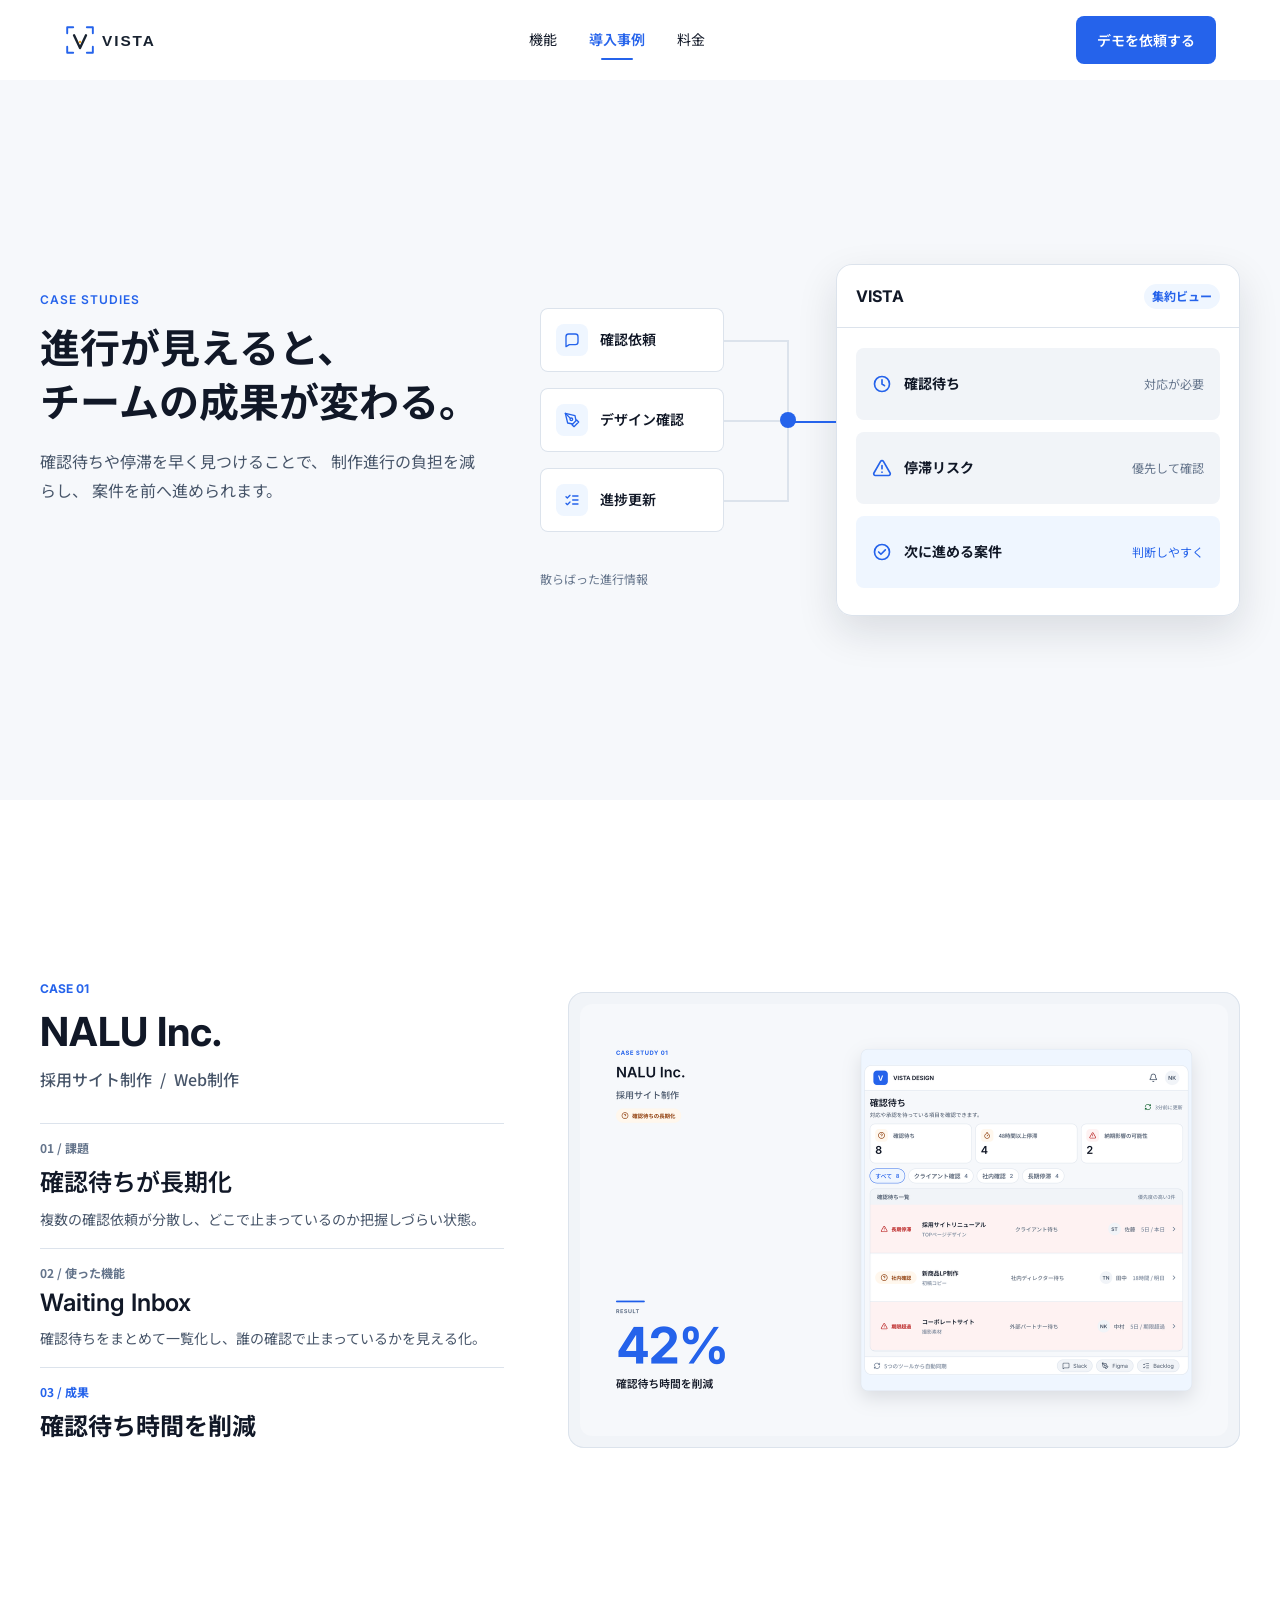
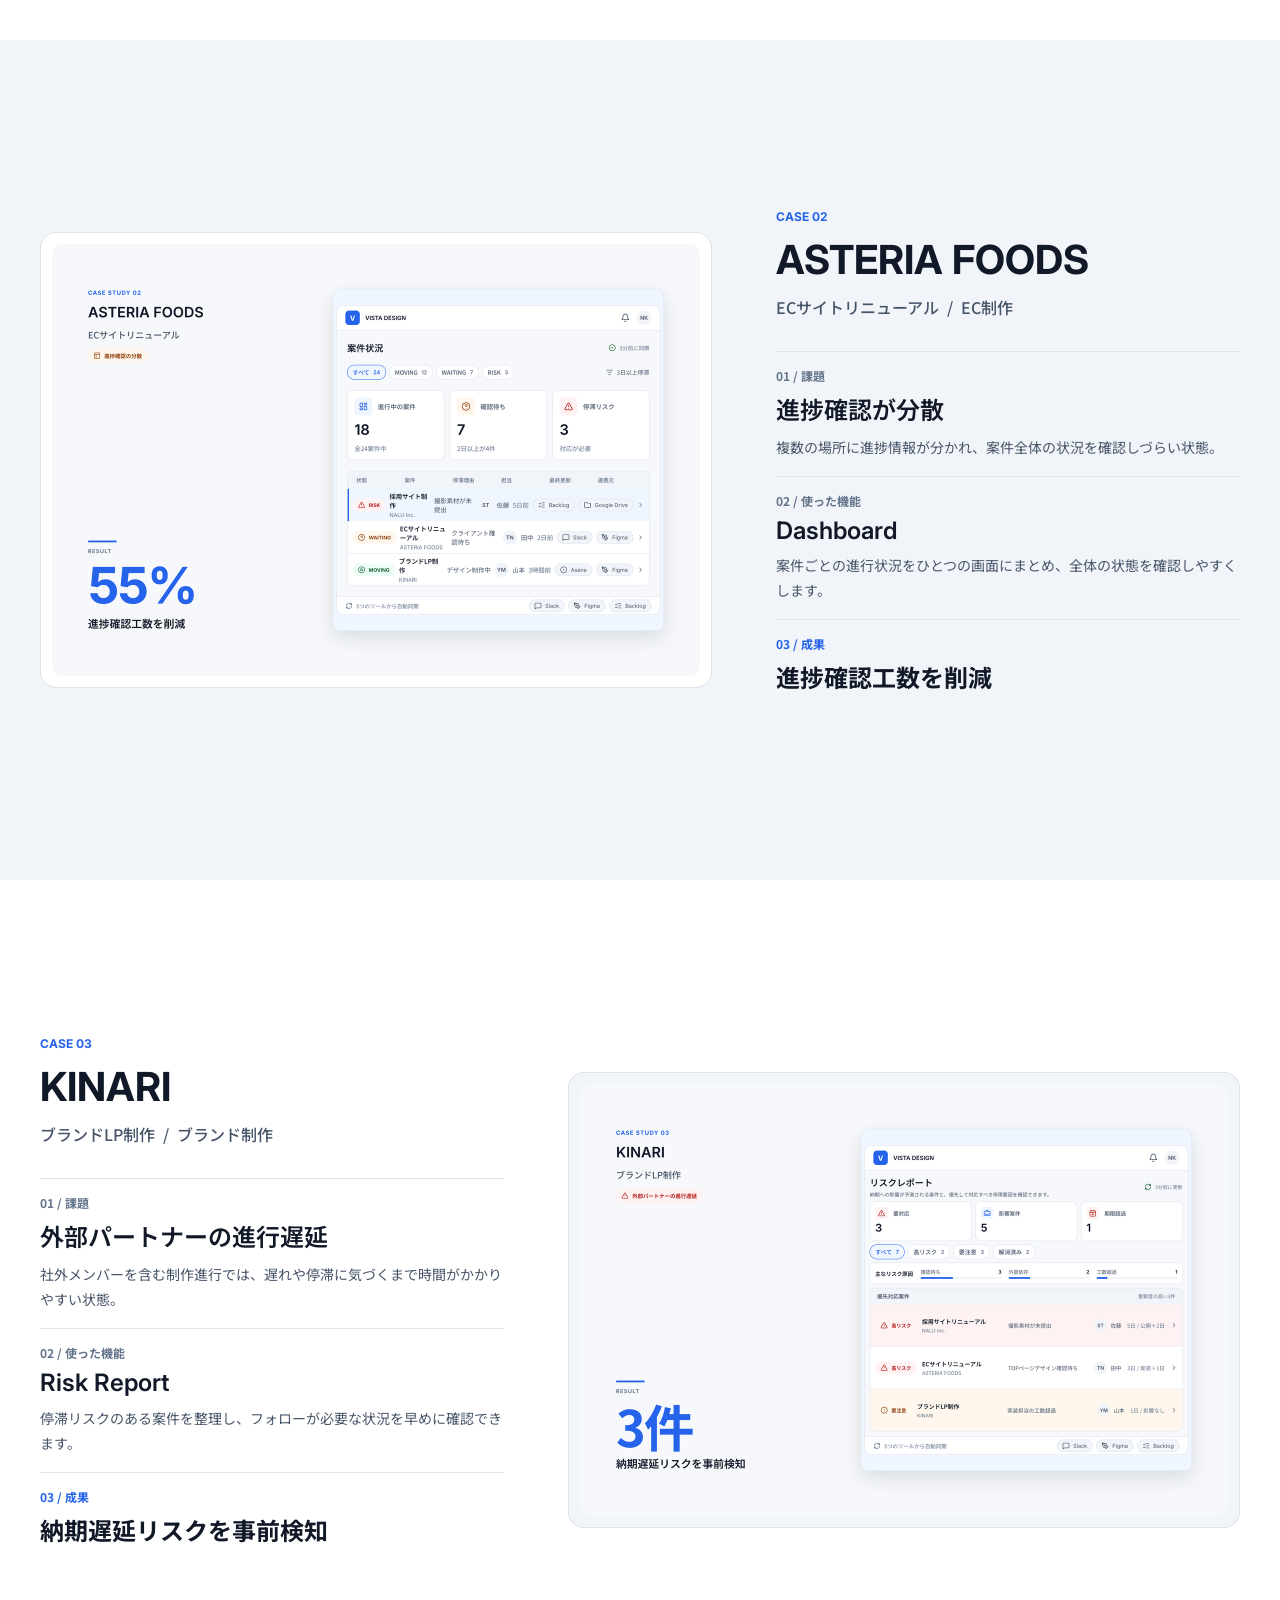
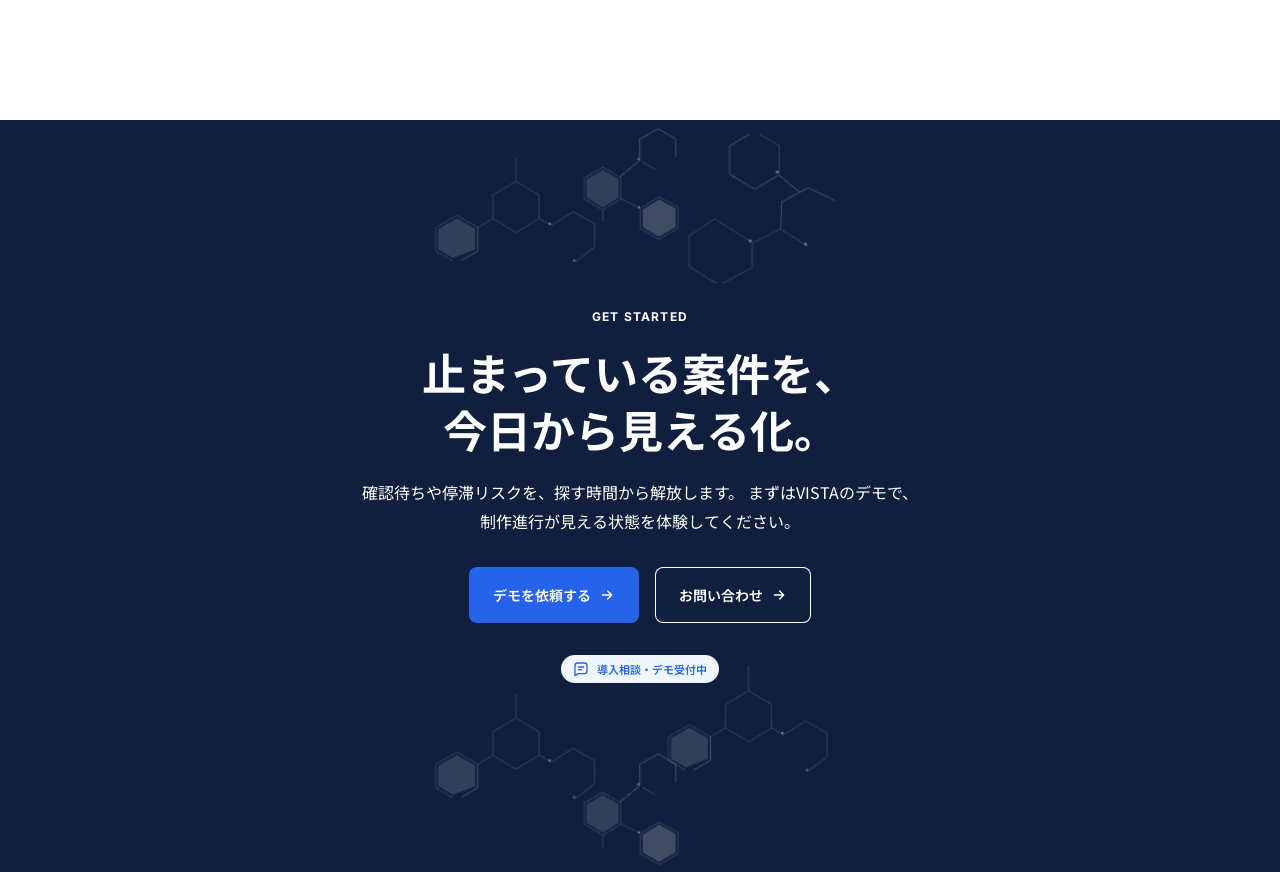
==== commit c228a2ec: "perf: optimize image and font loading" ====
--- a/case-studies/index.html
+++ b/case-studies/index.html
@@ -4,7 +4,25 @@
   <meta charset="utf-8">
   <meta name="viewport" content="width=device-width, initial-scale=1">
   <title>導入事例 | VISTA</title>
+  <meta name="description" content="制作会社の制作進行で起こる確認待ちや停滞の課題を、VISTAの機能でどう整理し改善へつなげるか。3つのケーススタディを通して、活用イメージを紹介します。">
+  <link rel="canonical" href="https://coconattsu0723.github.io/vista-progress-saas/case-studies/">
+  <meta property="og:title" content="導入事例 | VISTA">
+  <meta property="og:description" content="制作会社の制作進行で起こる確認待ちや停滞の課題を、VISTAの機能でどう整理し改善へつなげるか。3つのケーススタディを通して、活用イメージを紹介します。">
+  <meta property="og:type" content="website">
+  <meta property="og:url" content="https://coconattsu0723.github.io/vista-progress-saas/case-studies/">
+  <meta property="og:image" content="https://coconattsu0723.github.io/vista-progress-saas/05_Assets/images/ogp/VISTA_OGP_DEFAULT.png">
+  <meta name="twitter:card" content="summary_large_image">
+  <meta name="twitter:title" content="導入事例 | VISTA">
+  <meta name="twitter:description" content="制作会社の制作進行で起こる確認待ちや停滞の課題を、VISTAの機能でどう整理し改善へつなげるか。3つのケーススタディを通して、活用イメージを紹介します。">
+  <meta name="twitter:image" content="https://coconattsu0723.github.io/vista-progress-saas/05_Assets/images/ogp/VISTA_OGP_DEFAULT.png">
+  <meta name="theme-color" content="#2563eb">
   <link rel="icon" href="../05_Assets/icons/web/favicon.ico" sizes="any">
+  <link rel="icon" type="image/png" sizes="16x16" href="../05_Assets/icons/web/favicon-16x16.png">
+  <link rel="icon" type="image/png" sizes="32x32" href="../05_Assets/icons/web/favicon-32x32.png">
+  <link rel="apple-touch-icon" sizes="180x180" href="../05_Assets/icons/web/apple-touch-icon.png">
+  <link rel="preconnect" href="https://fonts.googleapis.com">
+  <link rel="preconnect" href="https://fonts.gstatic.com" crossorigin>
+  <link rel="stylesheet" href="https://fonts.googleapis.com/css2?family=Inter:wght@400;600;700&family=Noto+Sans+JP:wght@400;600;700&display=swap">
   <link rel="stylesheet" href="../assets/css/reset.css">
   <link rel="stylesheet" href="../assets/css/variables.css">
   <link rel="stylesheet" href="../assets/css/base.css">
@@ -113,7 +131,7 @@
           </div>
         </div>
         <figure class="case-detail__media">
-          <img class="case-detail__cover" src="../05_Assets/images/case-studies/VISTA_CASE_RECRUIT_SITE.png" alt="NALU Inc. 採用サイト制作の導入事例" width="2880" height="1920">
+          <img class="case-detail__cover" loading="lazy" src="../05_Assets/images/case-studies/VISTA_CASE_RECRUIT_SITE_1296.png" alt="NALU Inc. 採用サイト制作の導入事例" width="1296" height="864">
         </figure>
       </div>
     </section>
@@ -143,7 +161,7 @@
           </div>
         </div>
         <figure class="case-detail__media">
-          <img class="case-detail__cover" src="../05_Assets/images/case-studies/VISTA_CASE_EC_RENEWAL.png" alt="ASTERIA FOODS ECサイトリニューアルの導入事例" width="2880" height="1920">
+          <img class="case-detail__cover" loading="lazy" src="../05_Assets/images/case-studies/VISTA_CASE_EC_RENEWAL_1296.png" alt="ASTERIA FOODS ECサイトリニューアルの導入事例" width="1296" height="864">
         </figure>
       </div>
     </section>
@@ -173,14 +191,16 @@
           </div>
         </div>
         <figure class="case-detail__media">
-          <img class="case-detail__cover" src="../05_Assets/images/case-studies/VISTA_CASE_BRAND_LP.png" alt="KINARI ブランドLP制作の導入事例" width="2880" height="1920">
+          <img class="case-detail__cover" loading="lazy" src="../05_Assets/images/case-studies/VISTA_CASE_BRAND_LP_1296.png" alt="KINARI ブランドLP制作の導入事例" width="1296" height="864">
         </figure>
       </div>
     </section>
     <section class="final-cta" id="final-cta" aria-labelledby="final-cta-title">
       <div class="final-cta__network" aria-hidden="true">
-        <img class="final-cta__network-image final-cta__network-image--desktop" src="../05_Assets/images/final-cta/VISTA_BG_FINAL_CTA_DESKTOP.png" alt="">
-        <img class="final-cta__network-image final-cta__network-image--mobile" src="../05_Assets/images/final-cta/VISTA_BG_FINAL_CTA_MOBILE.png" alt="">
+        <picture>
+          <source media="(min-width: 1024px)" srcset="../05_Assets/images/final-cta/VISTA_BG_FINAL_CTA_DESKTOP.png">
+          <img class="final-cta__network-image" loading="lazy" src="../05_Assets/images/final-cta/VISTA_BG_FINAL_CTA_MOBILE.png" alt="">
+        </picture>
       </div>
       <div class="container final-cta__inner">
         <div class="final-cta__copy">
--- a/assets/css/base.css
+++ b/assets/css/base.css
@@ -1,5 +1,3 @@
-@import url("https://fonts.googleapis.com/css2?family=Inter:wght@400;600;700&family=Noto+Sans+JP:wght@400;600;700&display=swap");
-
 html {
   min-width: 320px;
   scroll-behavior: smooth;
--- a/assets/css/pages.css
+++ b/assets/css/pages.css
@@ -1625,65 +1625,29 @@
   pointer-events: none;
 }
 
+.top-hero__network picture {
+  display: contents;
+}
+
 .top-hero__network-image {
   position: absolute;
-  display: block;
-  max-width: none;
-  pointer-events: none;
-}
-
-.top-hero__network-image--desktop {
-  display: none;
-}
-
-.top-hero__network-image--mobile {
   inset-block-start: 0;
   inset-inline-start: 0;
+  display: block;
   width: min(375px, 100%);
   height: 634px;
+  max-width: none;
   object-fit: contain;
   object-position: left top;
+  pointer-events: none;
 }
 
 @media (min-width: 400px) and (max-width: 1023px) {
-  .top-hero__network {
-    background-repeat: no-repeat;
-    background-position: center top;
-    background-size: contain;
-  }
-
-  .top-hero__network-image--mobile {
-    display: none;
-  }
-}
-
-@media (min-width: 400px) and (max-width: 514px) {
-  .top-hero__network {
-    background-image: url("../../05_Assets/images/hero/VISTA_BG_HERO_NETWORK_430.png");
-  }
-}
-
-@media (min-width: 515px) and (max-width: 683px) {
-  .top-hero__network {
-    background-image: url("../../05_Assets/images/hero/VISTA_BG_HERO_NETWORK_600.png");
-  }
-}
-
-@media (min-width: 684px) and (max-width: 833px) {
-  .top-hero__network {
-    background-image: url("../../05_Assets/images/hero/VISTA_BG_HERO_NETWORK_768.png");
-  }
-}
-
-@media (min-width: 834px) and (max-width: 949px) {
-  .top-hero__network {
-    background-image: url("../../05_Assets/images/hero/VISTA_BG_HERO_NETWORK_900.png");
-  }
-}
-
-@media (min-width: 950px) and (max-width: 1023px) {
-  .top-hero__network {
-    background-image: url("../../05_Assets/images/hero/VISTA_BG_HERO_NETWORK_1000.png");
+  .top-hero__network-image {
+    inset: 0;
+    width: 100%;
+    height: 100%;
+    object-position: center top;
   }
 }
 
@@ -2234,6 +2198,7 @@
   display: block;
   width: 100%;
   height: auto;
+  object-fit: contain;
 }
 
 .features-section__cta-row {
@@ -2768,6 +2733,10 @@
   pointer-events: none;
 }
 
+.final-cta__network picture {
+  display: contents;
+}
+
 .final-cta__network-image {
   display: block;
   width: 100%;
@@ -2775,10 +2744,6 @@
   object-fit: contain;
   object-position: center;
   pointer-events: none;
-}
-
-.final-cta__network-image--desktop {
-  display: none;
 }
 
 .final-cta__inner {
@@ -2886,17 +2851,11 @@
     padding-block: var(--space-80) var(--space-96);
   }
 
-  .top-hero__network-image--mobile {
-    display: none;
-  }
-
-  .top-hero__network-image--desktop {
-    position: absolute;
+  .top-hero__network-image {
     inset: 0;
-    display: block;
     width: 100%;
     height: 100%;
-    object-fit: contain;
+    object-position: center;
   }
 
   .top-hero__container {
@@ -3340,14 +3299,6 @@
     padding-block: var(--space-96);
   }
 
-  .final-cta__network-image--desktop {
-    display: block;
-  }
-
-  .final-cta__network-image--mobile {
-    display: none;
-  }
-
   .final-cta__inner {
     width: min(calc(100% - (var(--space-16) * 2)), var(--width-main-container));
     min-height: 35rem;
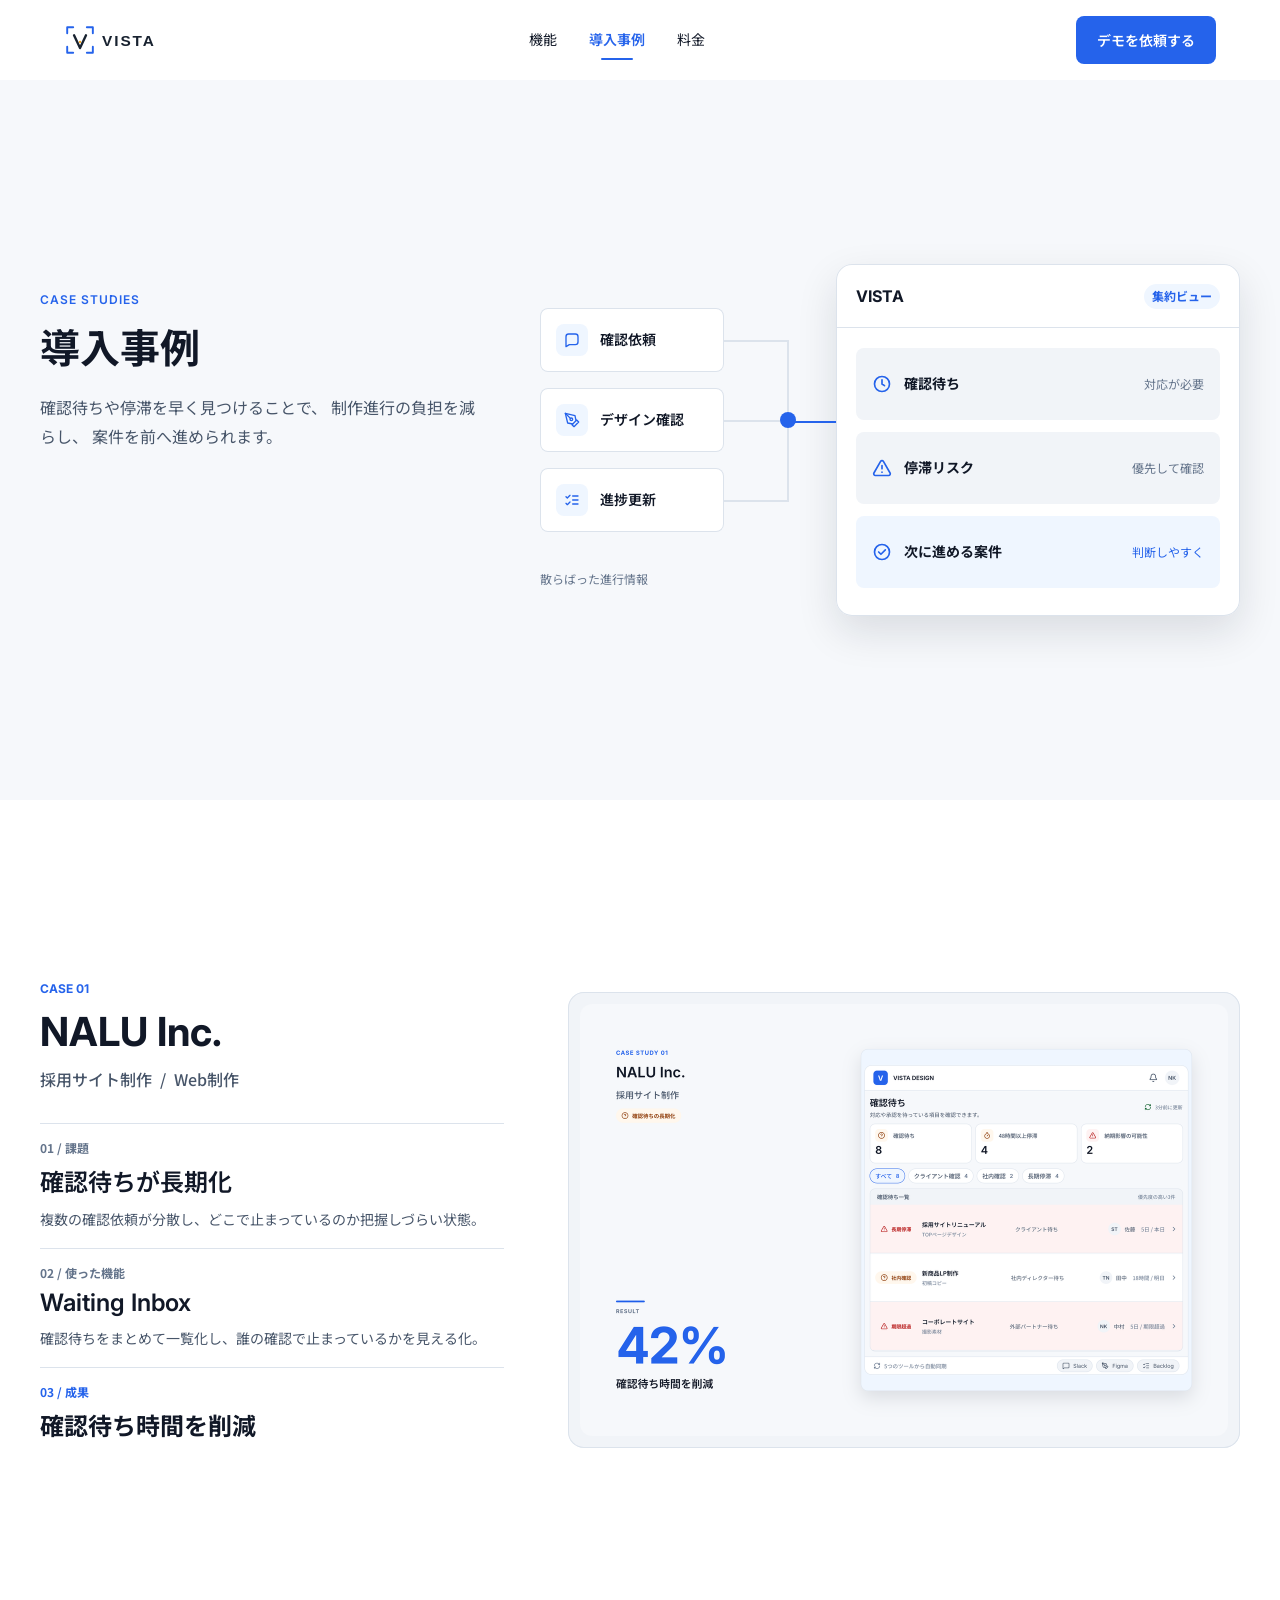
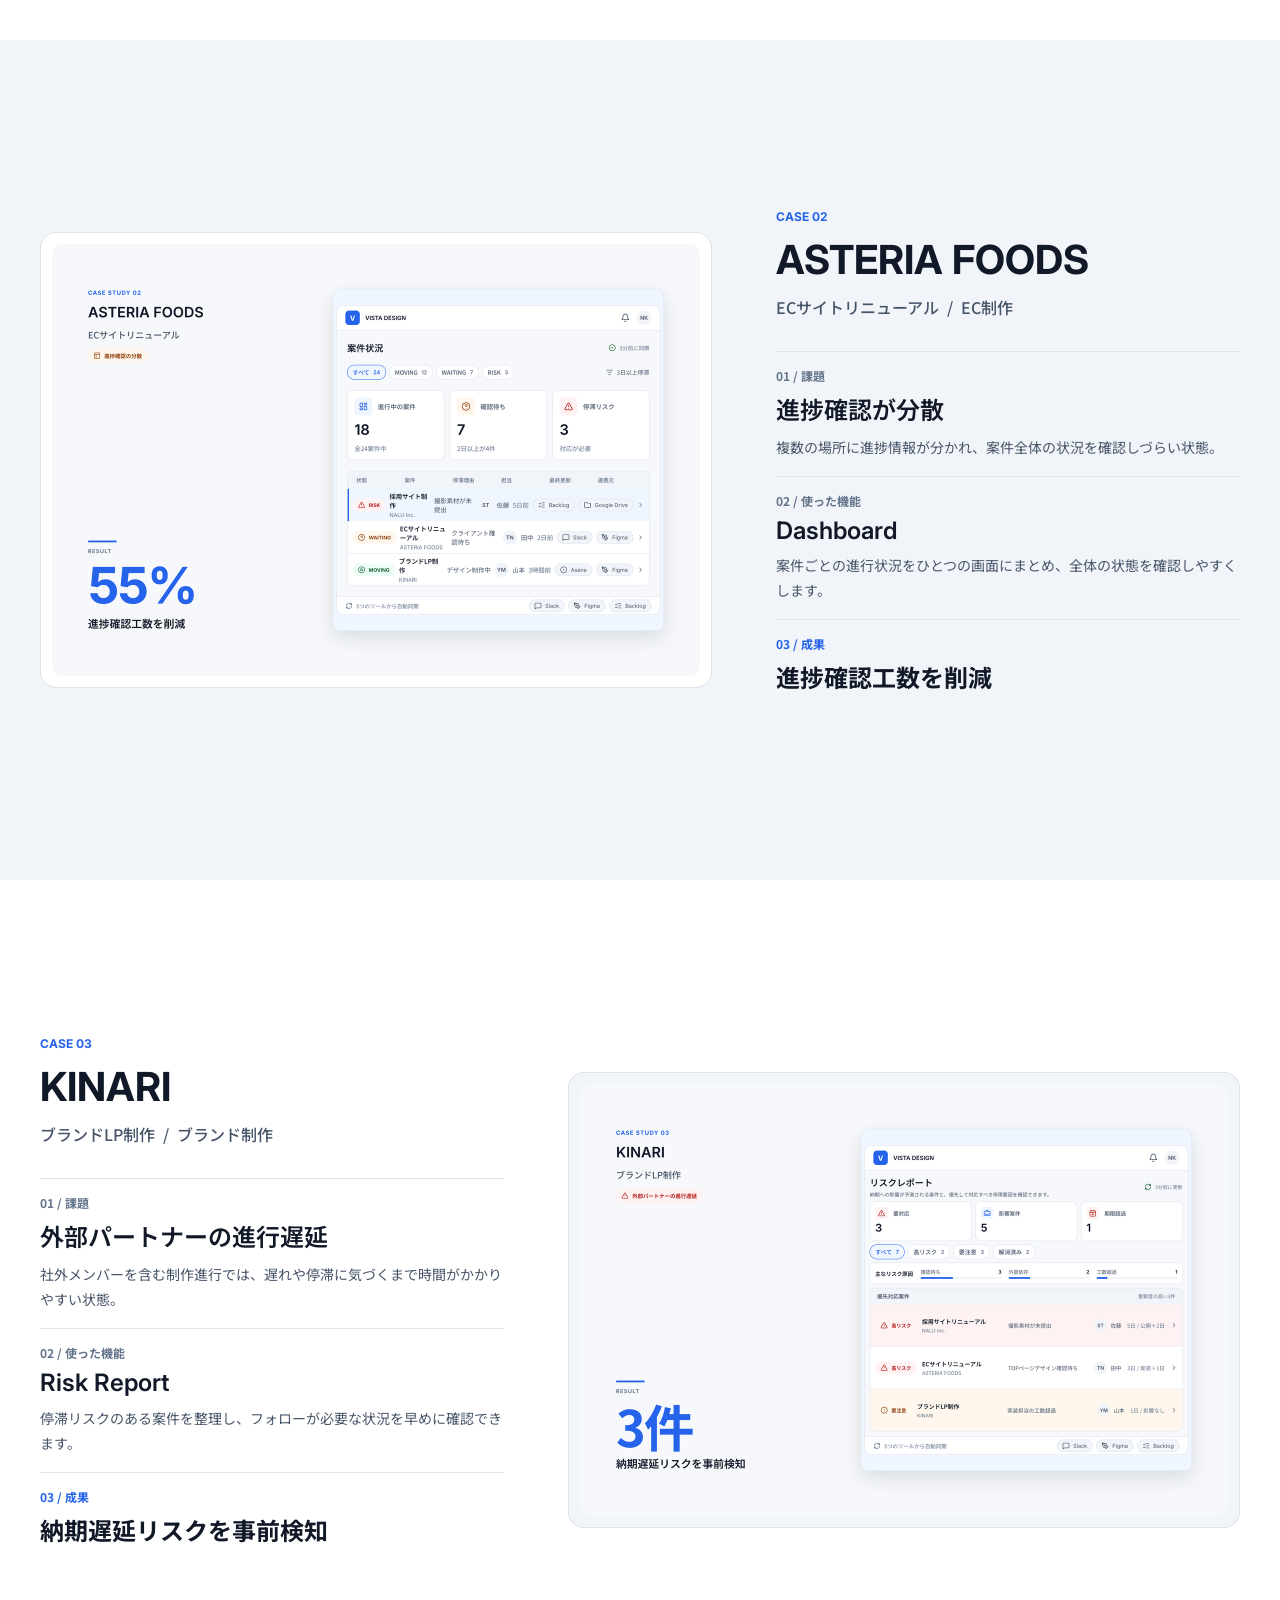
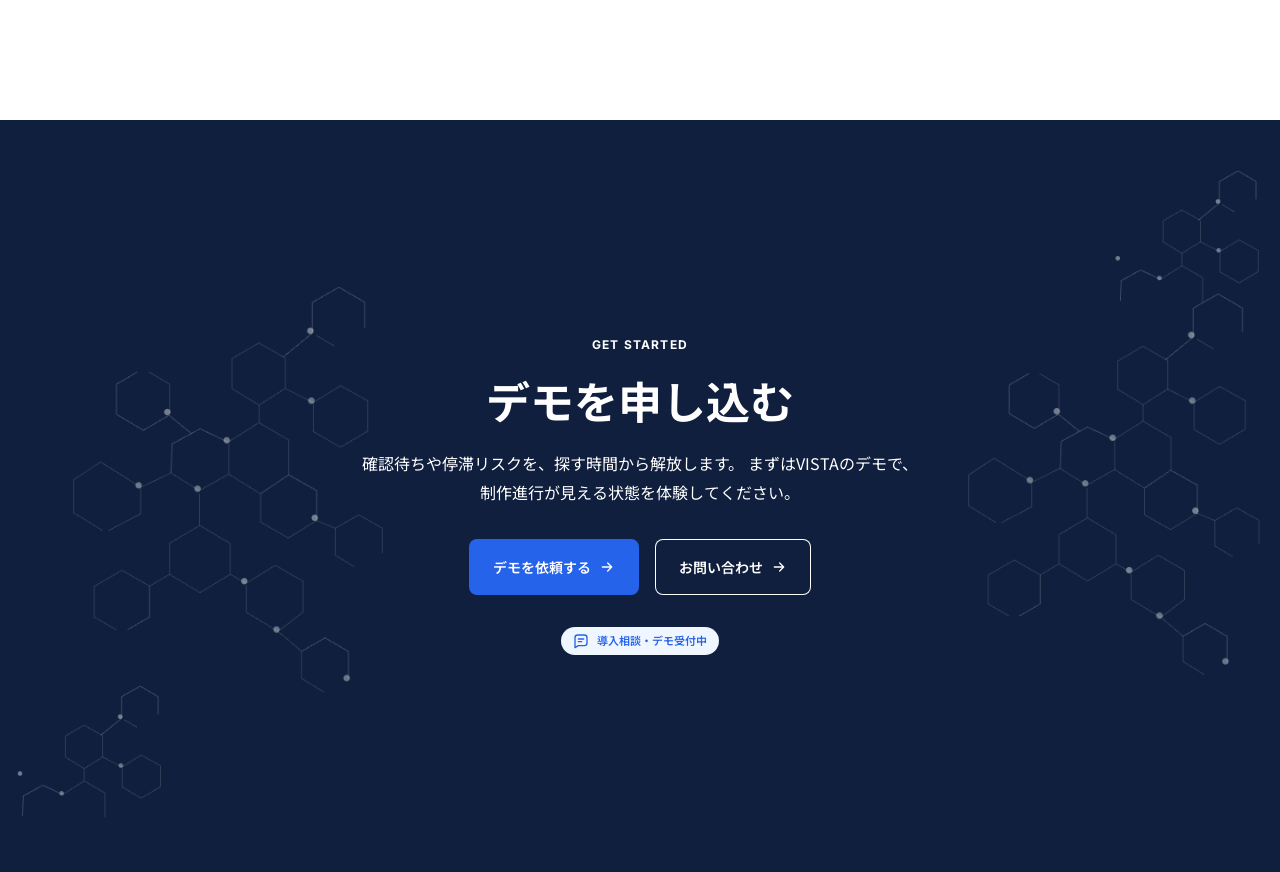
==== commit 9aa19091: "Update VISTA headings and hero results" ====
--- a/case-studies/index.html
+++ b/case-studies/index.html
@@ -64,7 +64,7 @@
         <div class="case-studies-hero__copy">
           <p class="section-eyebrow">CASE STUDIES</p>
           <div class="case-studies-hero__content">
-            <h1 class="page-title case-studies-hero__title" id="hero-title"><span>進行が見えると、</span><span>チームの成果が変わる。</span></h1>
+            <h1 class="page-title case-studies-hero__title" id="hero-title">導入事例</h1>
             <p class="section-description case-studies-hero__description">確認待ちや停滞を早く見つけることで、 制作進行の負担を減らし、 案件を前へ進められます。</p>
           </div>
         </div>
@@ -205,7 +205,7 @@
       <div class="container final-cta__inner">
         <div class="final-cta__copy">
           <p class="final-cta__eyebrow">GET STARTED</p>
-          <h2 class="final-cta__title" id="final-cta-title">止まっている案件を、<br>今日から見える化。</h2>
+          <h2 class="final-cta__title" id="final-cta-title">デモを申し込む</h2>
           <p class="final-cta__description">確認待ちや停滞リスクを、探す時間から解放します。 まずはVISTAのデモで、<br class="final-cta__desktop-break">制作進行が見える状態を体験してください。</p>
         </div>
         <div class="final-cta__actions">
--- a/assets/css/pages.css
+++ b/assets/css/pages.css
@@ -1676,7 +1676,9 @@
 
 .top-hero .eyebrow {
   font-family: var(--font-ja);
-  font-size: var(--font-size-14);
+  color: var(--color-accent);
+  font-size: var(--font-size-16);
+  font-weight: 700;
   line-height: 1.4286;
   letter-spacing: 0;
 }
@@ -1754,6 +1756,58 @@
 
 .top-hero__mobile-arrow {
   display: inline;
+}
+
+.top-hero__results {
+  order: 4;
+  padding: var(--space-16);
+  border: var(--stroke-1) solid var(--color-border);
+  border-radius: var(--radius-lg);
+  background: var(--color-surface);
+  text-align: center;
+}
+
+.top-hero__results-list {
+  display: grid;
+  grid-template-columns: repeat(3, minmax(0, 1fr));
+  align-items: stretch;
+  list-style: none;
+}
+
+.top-hero__results-list li + li {
+  border-inline-start: var(--stroke-1) solid var(--color-border);
+}
+
+.top-hero__results-list a {
+  display: flex;
+  height: 100%;
+  flex-direction: column;
+  justify-content: space-between;
+  gap: var(--space-8);
+  padding-inline: var(--space-8);
+  font-size: var(--font-size-14);
+  font-weight: 600;
+}
+
+.top-hero__results-list a:hover {
+  text-decoration: underline;
+}
+
+.top-hero__results-list strong {
+  color: var(--color-accent);
+  font-size: clamp(var(--font-size-24), 4vw, var(--font-size-44));
+  line-height: 1.1;
+  white-space: nowrap;
+}
+
+.top-hero__results-list small {
+  font-size: var(--font-size-14);
+}
+
+.top-hero__results-note {
+  margin-block-start: var(--space-12);
+  color: var(--color-text-secondary);
+  font-size: var(--font-size-14);
 }
 
 .problem-section {
@@ -2860,8 +2914,7 @@
 
   .top-hero__container {
     grid-template-columns: minmax(0, 7fr) minmax(0, 8fr);
-    gap: var(--space-0);
-    min-height: 43rem;
+    row-gap: var(--space-40);
     align-items: center;
   }
 
@@ -2881,6 +2934,15 @@
   .top-hero__intro {
     gap: var(--space-20);
     padding-inline: 0;
+  }
+
+  .top-hero .eyebrow {
+    font-size: var(--font-size-20);
+  }
+
+  .top-hero__results {
+    grid-column: 1 / -1;
+    padding: var(--space-24);
   }
 
   .top-hero__title {
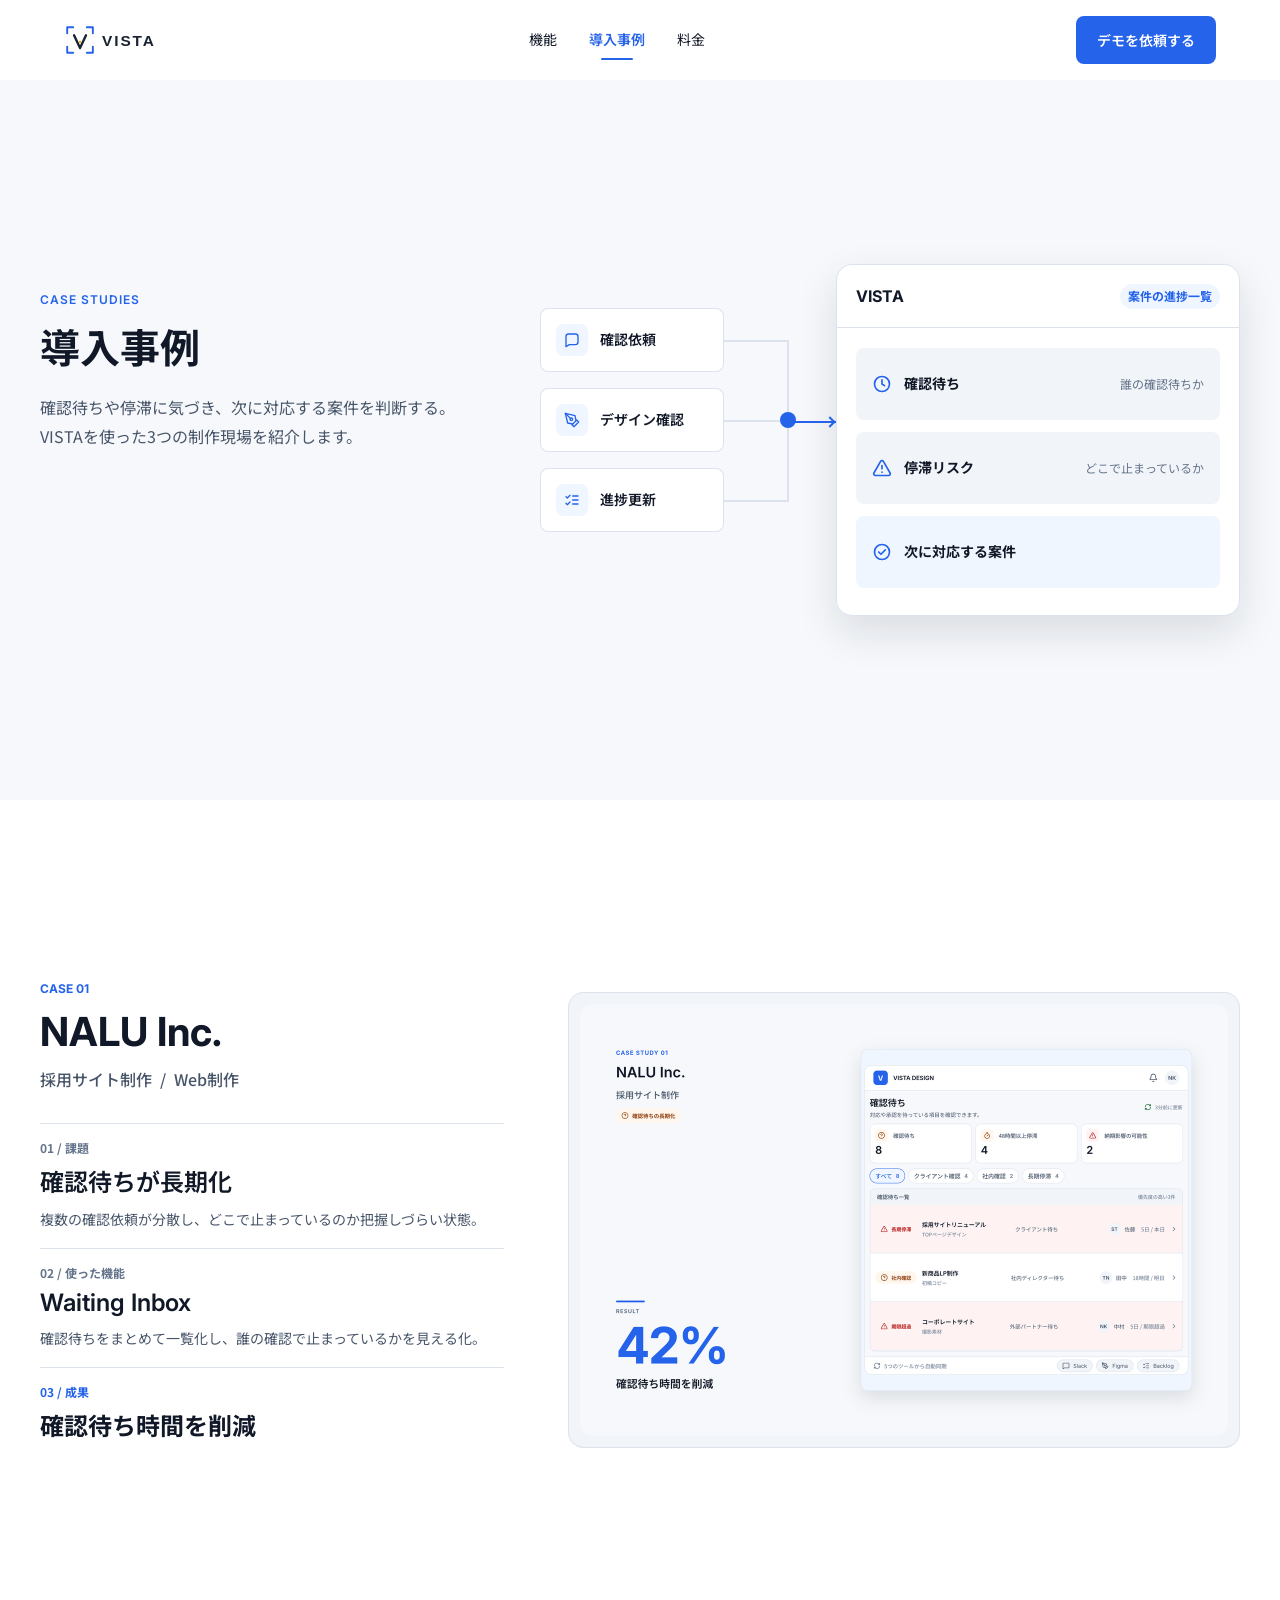
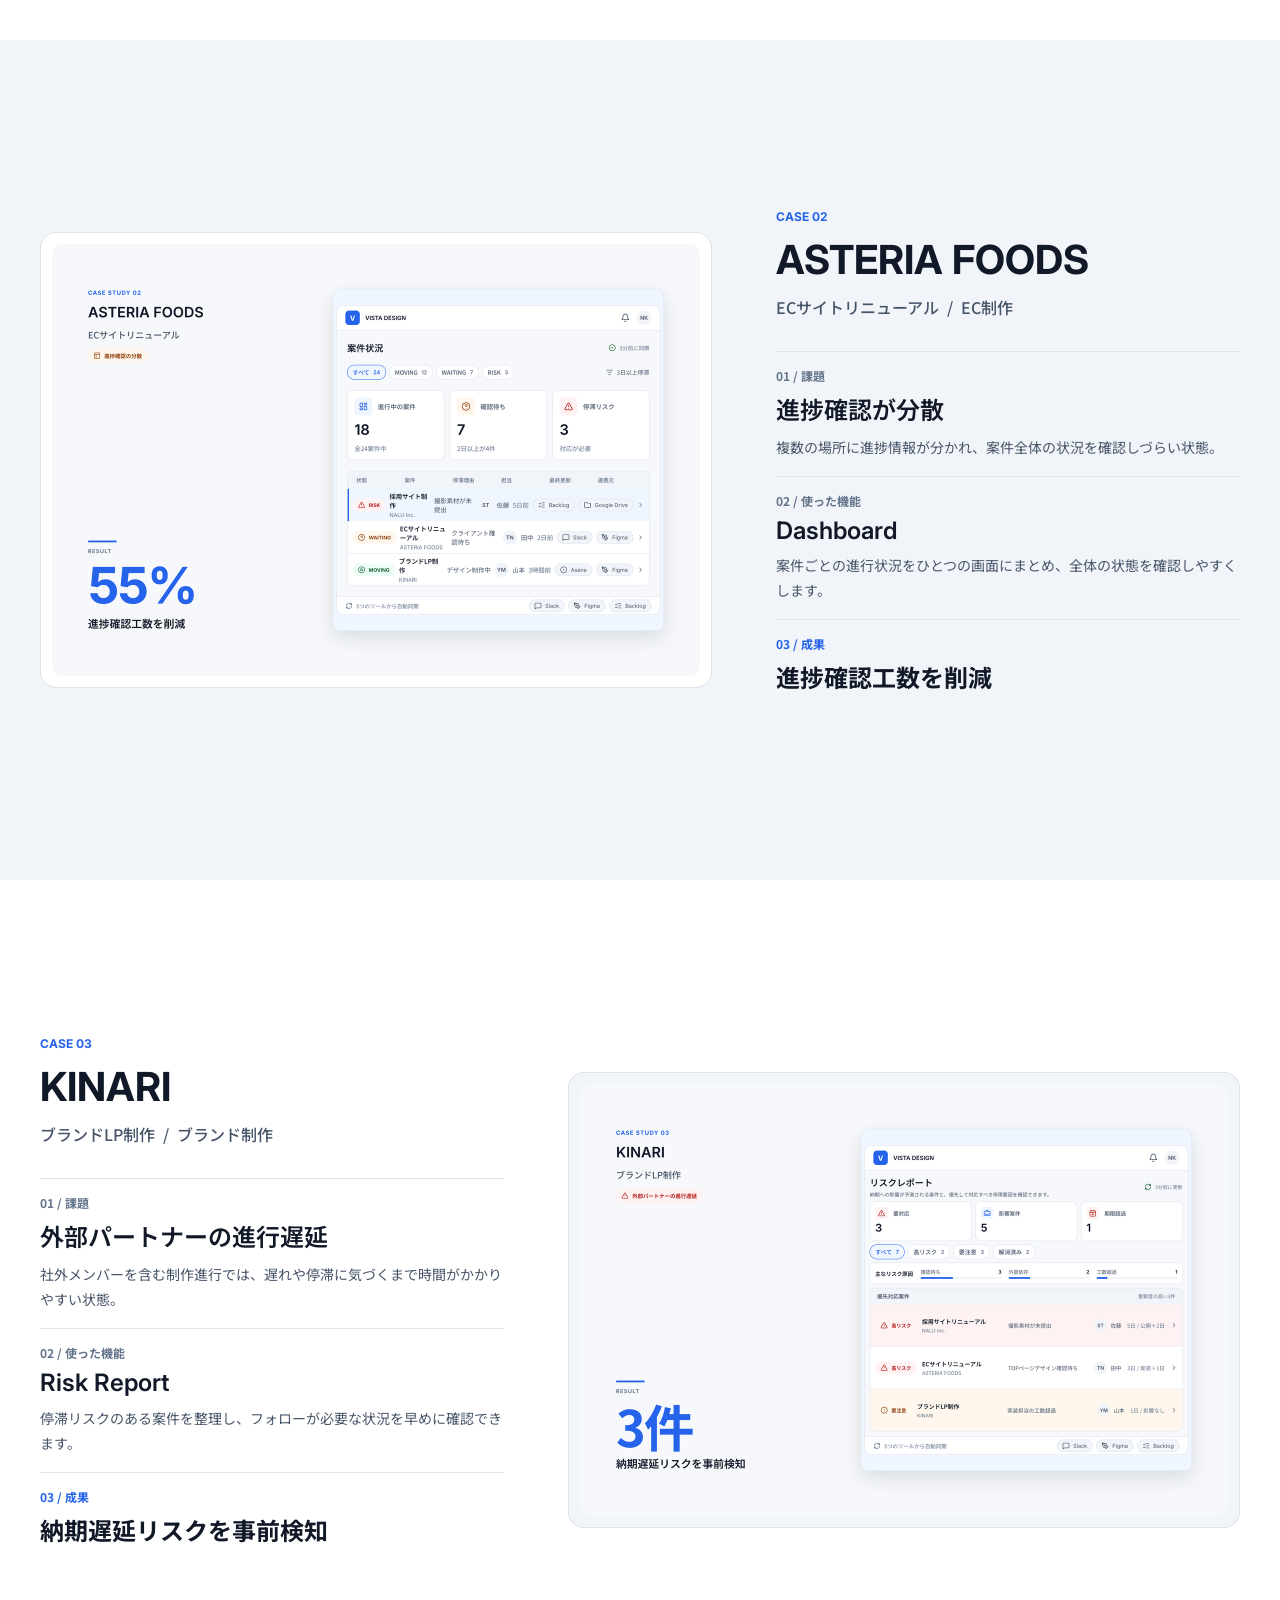
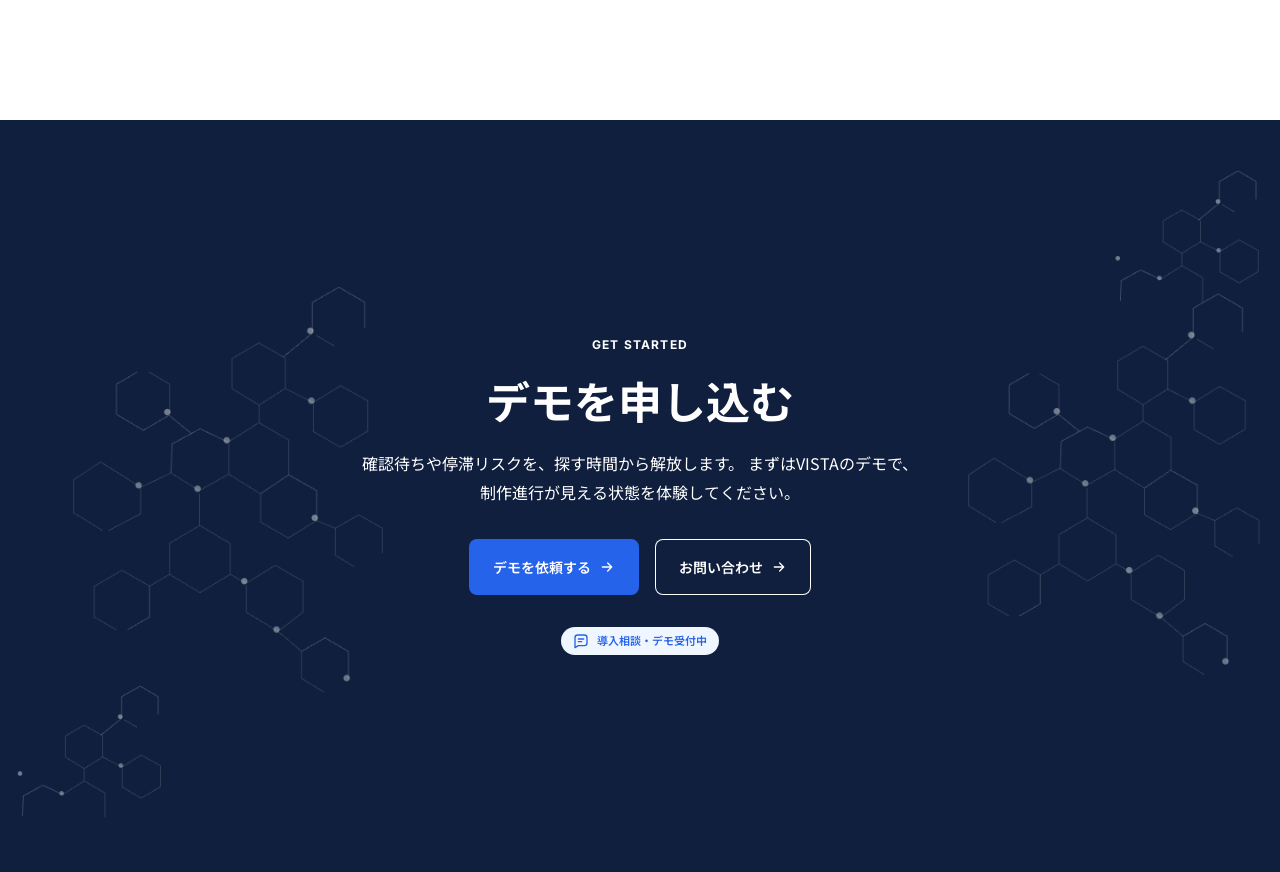
==== commit 60703e9e: "Refine VISTA section layouts and case study hero" ====
--- a/case-studies/index.html
+++ b/case-studies/index.html
@@ -65,41 +65,40 @@
           <p class="section-eyebrow">CASE STUDIES</p>
           <div class="case-studies-hero__content">
             <h1 class="page-title case-studies-hero__title" id="hero-title">導入事例</h1>
-            <p class="section-description case-studies-hero__description">確認待ちや停滞を早く見つけることで、 制作進行の負担を減らし、 案件を前へ進められます。</p>
+            <p class="section-description case-studies-hero__description">確認待ちや停滞に気づき、次に対応する案件を判断する。VISTAを使った3つの制作現場を紹介します。</p>
           </div>
         </div>
 
-        <figure class="case-workflow case-workflow--desktop" role="img" aria-label="散らばった確認依頼、デザイン確認、進捗更新をVISTAに集約し、確認待ち、停滞リスク、次に進める案件をひとつの画面で整理する図">
+        <figure class="case-workflow case-workflow--desktop" role="img" aria-label="確認依頼、デザイン確認、進捗更新をVISTAにまとめ、次に対応する案件を把握する流れ">
           <div class="case-workflow__signals" aria-hidden="true">
             <div class="case-workflow__signal-list">
               <div class="case-workflow__signal"><span class="case-workflow__signal-icon"><svg viewBox="0 0 24 24"><path d="M21 15a4 4 0 0 1-4 4H8l-5 3V7a4 4 0 0 1 4-4h10a4 4 0 0 1 4 4z"/></svg></span><span>確認依頼</span></div>
               <div class="case-workflow__signal"><span class="case-workflow__signal-icon"><svg viewBox="0 0 24 24"><path d="m12 19 7-7 3 3-7 7-3-3z"/><path d="m18 13-1.5-7.5L2 2l3.5 14.5L13 18"/><path d="m2 2 7.6 7.6"/><circle cx="11" cy="11" r="2"/></svg></span><span>デザイン確認</span></div>
               <div class="case-workflow__signal"><span class="case-workflow__signal-icon"><svg viewBox="0 0 24 24"><path d="m3 7 2 2 4-4M3 17l2 2 4-4M13 6h8M13 12h8M13 18h8"/></svg></span><span>進捗更新</span></div>
             </div>
-            <p class="case-workflow__signals-label">散らばった進行情報</p>
           </div>
           <div class="case-workflow__connectors" aria-hidden="true"><span></span><span></span><span></span><span></span><span></span><span></span></div>
           <div class="case-workflow__vista" aria-hidden="true">
-            <div class="case-workflow__vista-header"><strong>VISTA</strong><span>集約ビュー</span></div>
+            <div class="case-workflow__vista-header"><strong>VISTA</strong><span>案件の進捗一覧</span></div>
             <div class="case-workflow__vista-body">
-              <div class="case-workflow__result"><span class="case-workflow__result-main"><svg viewBox="0 0 24 24"><circle cx="12" cy="12" r="9"/><path d="M12 7v5l3 2"/></svg><strong>確認待ち</strong></span><span>対応が必要</span></div>
-              <div class="case-workflow__result"><span class="case-workflow__result-main"><svg viewBox="0 0 24 24"><path d="m21.7 18-8-14a2 2 0 0 0-3.4 0l-8 14a2 2 0 0 0 1.7 3h16a2 2 0 0 0 1.7-3zM12 9v4M12 17h.01"/></svg><strong>停滞リスク</strong></span><span>優先して確認</span></div>
-              <div class="case-workflow__result case-workflow__result--accent"><span class="case-workflow__result-main"><svg viewBox="0 0 24 24"><circle cx="12" cy="12" r="9"/><path d="m8 12 2.7 2.7L16 9.5"/></svg><strong>次に進める案件</strong></span><span>判断しやすく</span></div>
+              <div class="case-workflow__result"><span class="case-workflow__result-main"><svg viewBox="0 0 24 24"><circle cx="12" cy="12" r="9"/><path d="M12 7v5l3 2"/></svg><strong>確認待ち</strong></span><span>誰の確認待ちか</span></div>
+              <div class="case-workflow__result"><span class="case-workflow__result-main"><svg viewBox="0 0 24 24"><path d="m21.7 18-8-14a2 2 0 0 0-3.4 0l-8 14a2 2 0 0 0 1.7 3h16a2 2 0 0 0 1.7-3zM12 9v4M12 17h.01"/></svg><strong>停滞リスク</strong></span><span>どこで止まっているか</span></div>
+              <div class="case-workflow__result case-workflow__result--accent"><span class="case-workflow__result-main"><svg viewBox="0 0 24 24"><circle cx="12" cy="12" r="9"/><path d="m8 12 2.7 2.7L16 9.5"/></svg><strong>次に対応する案件</strong></span></div>
             </div>
           </div>
         </figure>
 
-        <figure class="case-workflow-mobile" role="img" aria-label="確認待ち、制作タスク、停滞リスクをVISTAに集約し、次に進める案件をひとつの画面で整理する図">
+        <figure class="case-workflow-mobile" role="img" aria-label="確認依頼、デザイン確認、進捗更新をVISTAにまとめ、次に対応する案件を把握する流れ">
           <div class="case-workflow-mobile__visual" aria-hidden="true">
             <div class="case-workflow-mobile__signals">
-              <div><svg viewBox="0 0 24 24"><circle cx="12" cy="12" r="9"/><path d="M12 7v5l3 2"/></svg><span>確認待ち</span></div>
-              <div><svg viewBox="0 0 24 24"><path d="m3 7 2 2 4-4M3 17l2 2 4-4M13 6h8M13 12h8M13 18h8"/></svg><span>制作タスク</span></div>
-              <div><svg viewBox="0 0 24 24"><path d="m21.7 18-8-14a2 2 0 0 0-3.4 0l-8 14a2 2 0 0 0 1.7 3h16a2 2 0 0 0 1.7-3zM12 9v4M12 17h.01"/></svg><span>停滞リスク</span></div>
+              <div><svg viewBox="0 0 24 24"><circle cx="12" cy="12" r="9"/><path d="M12 7v5l3 2"/></svg><span>確認依頼</span></div>
+              <div><svg viewBox="0 0 24 24"><path d="m3 7 2 2 4-4M3 17l2 2 4-4M13 6h8M13 12h8M13 18h8"/></svg><span>進捗更新</span></div>
+              <div><svg viewBox="0 0 24 24"><path d="m21.7 18-8-14a2 2 0 0 0-3.4 0l-8 14a2 2 0 0 0 1.7 3h16a2 2 0 0 0 1.7-3zM12 9v4M12 17h.01"/></svg><span>デザイン確認</span></div>
             </div>
             <div class="case-workflow-mobile__convergence"><span></span><span></span><span></span><span></span></div>
             <div class="case-workflow-mobile__vista">
-              <div class="case-workflow-mobile__header"><strong>VISTA</strong><span>ひとつの画面で整理</span></div>
-              <div class="case-workflow-mobile__body"><div class="case-workflow-mobile__result"><span><svg viewBox="0 0 24 24"><circle cx="12" cy="12" r="9"/><path d="m8 12 2.7 2.7L16 9.5"/></svg><strong>次に進める案件</strong></span><b>見える</b></div></div>
+              <div class="case-workflow-mobile__header"><strong>VISTA</strong><span>案件の進捗一覧</span></div>
+              <div class="case-workflow-mobile__body"><div class="case-workflow-mobile__result"><span><svg viewBox="0 0 24 24"><circle cx="12" cy="12" r="9"/><path d="m8 12 2.7 2.7L16 9.5"/></svg><strong>次に対応する案件</strong></span></div></div>
             </div>
           </div>
         </figure>
--- a/assets/css/pages.css
+++ b/assets/css/pages.css
@@ -761,7 +761,6 @@
 }
 
 .case-studies-hero {
-  min-height: 39.5625rem;
   padding-block: var(--space-64);
   background: var(--color-canvas);
 }
@@ -954,10 +953,20 @@
   font-size: var(--font-size-14);
 }
 
-.case-workflow-mobile__result b {
-  color: var(--color-accent);
-  font-size: var(--font-size-12);
-  white-space: nowrap;
+.case-workflow-mobile__convergence::after,
+.case-workflow__connectors::after {
+  position: absolute;
+  width: var(--space-8);
+  height: var(--space-8);
+  border: solid var(--color-accent);
+  border-width: 0 2px 2px 0;
+  content: "";
+}
+
+.case-workflow-mobile__convergence::after {
+  inset-block-end: 2px;
+  inset-inline-start: 50%;
+  transform: translateX(-50%) rotate(45deg);
 }
 
 @media (min-width: 768px) {
@@ -1052,12 +1061,6 @@
     height: var(--icon-sm);
   }
 
-  .case-workflow__signals-label {
-    margin-block-start: 2.25rem;
-    color: var(--color-text-muted);
-    font-size: var(--font-size-12);
-  }
-
   .case-workflow__connectors {
     position: relative;
   }
@@ -1110,6 +1113,12 @@
     width: var(--space-48);
     height: 2px;
     background: var(--color-accent);
+  }
+
+  .case-workflow__connectors::after {
+    inset-block-start: calc(12.75rem - 2px);
+    inset-inline-end: 2px;
+    transform: rotate(-45deg);
   }
 
   .case-workflow__vista {
@@ -1386,6 +1395,10 @@
   }
 }
 
+.page-section.features-page-hero {
+  padding-block: var(--space-48);
+}
+
 .features-page-hero__inner {
   display: grid;
   gap: var(--space-40);
@@ -1589,6 +1602,7 @@
 
 .one-view-section {
   display: grid;
+  gap: var(--space-32);
   min-height: 0;
   padding-block: var(--space-64);
   align-items: center;
@@ -1597,6 +1611,11 @@
 
 .container.one-view-section__content {
   max-width: 47.5rem;
+}
+
+.feature-preview.one-view-section__preview {
+  width: min(calc(100% - (var(--space-16) * 2)), 47.5rem);
+  max-width: none;
 }
 
 .section-title.one-view-section__title {
@@ -1760,37 +1779,62 @@
 
 .top-hero__results {
   order: 4;
-  padding: var(--space-16);
-  border: var(--stroke-1) solid var(--color-border);
-  border-radius: var(--radius-lg);
-  background: var(--color-surface);
+  padding-block: var(--space-16);
   text-align: center;
 }
 
 .top-hero__results-list {
   display: grid;
-  grid-template-columns: repeat(3, minmax(0, 1fr));
-  align-items: stretch;
-  list-style: none;
-}
-
-.top-hero__results-list li + li {
-  border-inline-start: var(--stroke-1) solid var(--color-border);
+  gap: var(--space-16);
 }
 
 .top-hero__results-list a {
-  display: flex;
+  display: grid;
+  grid-template-columns: auto minmax(0, 1fr) auto;
+  grid-template-rows: auto auto;
+  align-content: center;
+  align-items: center;
+  column-gap: var(--space-8);
+  row-gap: var(--space-4);
+  max-width: 18rem;
   height: 100%;
-  flex-direction: column;
-  justify-content: space-between;
-  gap: var(--space-8);
-  padding-inline: var(--space-8);
+  margin-inline: auto;
   font-size: var(--font-size-14);
   font-weight: 600;
 }
 
+.top-hero__results-list a::before,
+.top-hero__results-list a::after {
+  content: "";
+  grid-row: 1 / -1;
+  width: clamp(1.25rem, 3.5vw, 2.75rem);
+  aspect-ratio: 1 / 2;
+  background: var(--color-accent);
+  mask: url("data:image/svg+xml,%3Csvg%20xmlns%3D%22http%3A%2F%2Fwww.w3.org%2F2000%2Fsvg%22%20viewBox%3D%220%200%2044%2088%22%3E%0A%3Cpath%20d%3D%22M42%2085C5%2078%201%2039%2022%2013%22%20fill%3D%22none%22%20stroke%3D%22black%22%20stroke-width%3D%222%22%2F%3E%0A%3Cpath%20d%3D%22M20%2017Q20%207%2032%202Q31%2012%2020%2017ZM15%2027Q5%2020%2012%2010Q18%2016%2015%2027ZM15%2028Q22%2016%2032%2019Q28%2027%2015%2028ZM10%2040Q0%2033%204%2022Q11%2027%2010%2040ZM10%2041Q15%2029%2025%2031Q23%2040%2010%2041ZM10%2053Q0%2049%200%2037Q9%2040%2010%2053ZM11%2054Q12%2042%2022%2041Q23%2049%2011%2054ZM15%2065Q3%2064%201%2052Q10%2053%2015%2065ZM16%2066Q13%2055%2023%2051Q27%2060%2016%2066ZM24%2075Q12%2079%206%2068Q16%2066%2024%2075ZM25%2076Q18%2067%2026%2061Q33%2068%2025%2076ZM34%2082Q24%2089%2015%2082Q22%2075%2034%2082ZM35%2083Q26%2076%2032%2068Q41%2075%2035%2083Z%22%2F%3E%0A%3C%2Fsvg%3E") center / contain no-repeat;
+}
+
+.top-hero__results-list a::before {
+  grid-column: 1;
+}
+
+.top-hero__results-list a::after {
+  grid-column: 3;
+  transform: scaleX(-1);
+}
+
+@media (min-width: 640px) {
+  .top-hero__results-list {
+    grid-template-columns: repeat(3, minmax(0, 1fr));
+  }
+}
+
 .top-hero__results-list a:hover {
   text-decoration: underline;
+}
+
+.top-hero__results-list span,
+.top-hero__results-list strong {
+  grid-column: 2;
 }
 
 .top-hero__results-list strong {
@@ -2099,30 +2143,21 @@
 
 .features-section__inner {
   display: grid;
-  gap: var(--space-64);
-}
-
-.features-section__heading .section-heading__content {
-  gap: var(--space-16);
-}
-
-.features-section__heading .section-title {
+  gap: var(--space-32);
+}
+
+.features-section__title {
   font-size: var(--font-size-32);
-}
-
-.features-section__heading .section-description {
-  font-size: var(--font-size-14);
-}
-
-.features-section__desktop-copy,
-.features-section__desktop-break,
+  text-align: center;
+}
+
 .feature-copy__desktop-text {
   display: none;
 }
 
 .feature-list {
   display: grid;
-  gap: var(--space-80);
+  gap: var(--space-48);
 }
 
 .feature-block {
@@ -2814,6 +2849,42 @@
   text-align: center;
 }
 
+[data-page="top"] :is(.top-hero, .solution-section, .case-studies-section) {
+  background: var(--color-accent-soft);
+}
+
+[data-page="top"] :is(.problem-section, .features-section, .pricing-section) {
+  background: var(--color-surface);
+}
+
+[data-page="top"] .final-cta {
+  background: var(--color-accent-soft);
+  min-height: 0;
+  padding-block: var(--space-40);
+}
+
+[data-page="top"] .final-cta__network {
+  opacity: 0.12;
+}
+
+[data-page="top"] .final-cta :is(.final-cta__eyebrow, .final-cta__title, .final-cta__description, .final-cta__secondary) {
+  color: var(--color-text-primary);
+}
+
+[data-page="top"] .final-cta__secondary {
+  box-shadow: inset 0 0 0 var(--stroke-1) var(--color-text-primary);
+}
+
+[data-page="top"] .final-cta__secondary:hover {
+  background: var(--color-surface);
+  color: var(--color-text-primary);
+}
+
+[data-page="top"] .final-cta__inner {
+  min-height: 0;
+  padding-block: 0;
+}
+
 .final-cta__copy {
   display: grid;
   width: 100%;
@@ -3109,33 +3180,14 @@
     width: 12.25rem;
   }
 
-  .features-section {
-    padding-block: var(--space-96);
-  }
-
   .features-section__inner {
-    gap: var(--space-64);
-  }
-
-  .features-section__heading {
-    max-width: 52.5rem;
-  }
-
-  .features-section__heading .section-heading__content {
-    gap: var(--space-20);
-  }
-
-  .features-section__heading .section-title {
+    gap: var(--space-40);
+  }
+
+  .features-section__title {
     font-size: var(--font-size-40);
   }
 
-  .features-section__heading .section-description {
-    max-width: 47.5rem;
-    font-size: var(--font-size-16);
-  }
-
-  .features-section__desktop-copy,
-  .features-section__desktop-break,
   .feature-copy__desktop-text {
     display: inline;
   }
@@ -3145,12 +3197,11 @@
   }
 
   .feature-list {
-    gap: var(--space-96);
+    gap: var(--space-64);
   }
 
   .feature-block {
     grid-template-columns: minmax(0, 11fr) minmax(0, 18fr);
-    min-height: 43rem;
     gap: var(--space-40);
     align-items: center;
   }
@@ -3368,6 +3419,10 @@
     padding: var(--space-80);
   }
 
+  [data-page="top"] .final-cta {
+    padding-block: var(--space-64);
+  }
+
   .final-cta__copy {
     width: 52.5rem;
     gap: var(--space-20);
@@ -3481,8 +3536,11 @@
     padding-block: var(--space-96);
   }
 
+  .page-section.features-page-hero {
+    padding-block: var(--space-64);
+  }
+
   .one-view-section {
-    min-height: 40rem;
     padding-block: var(--space-96);
   }
 
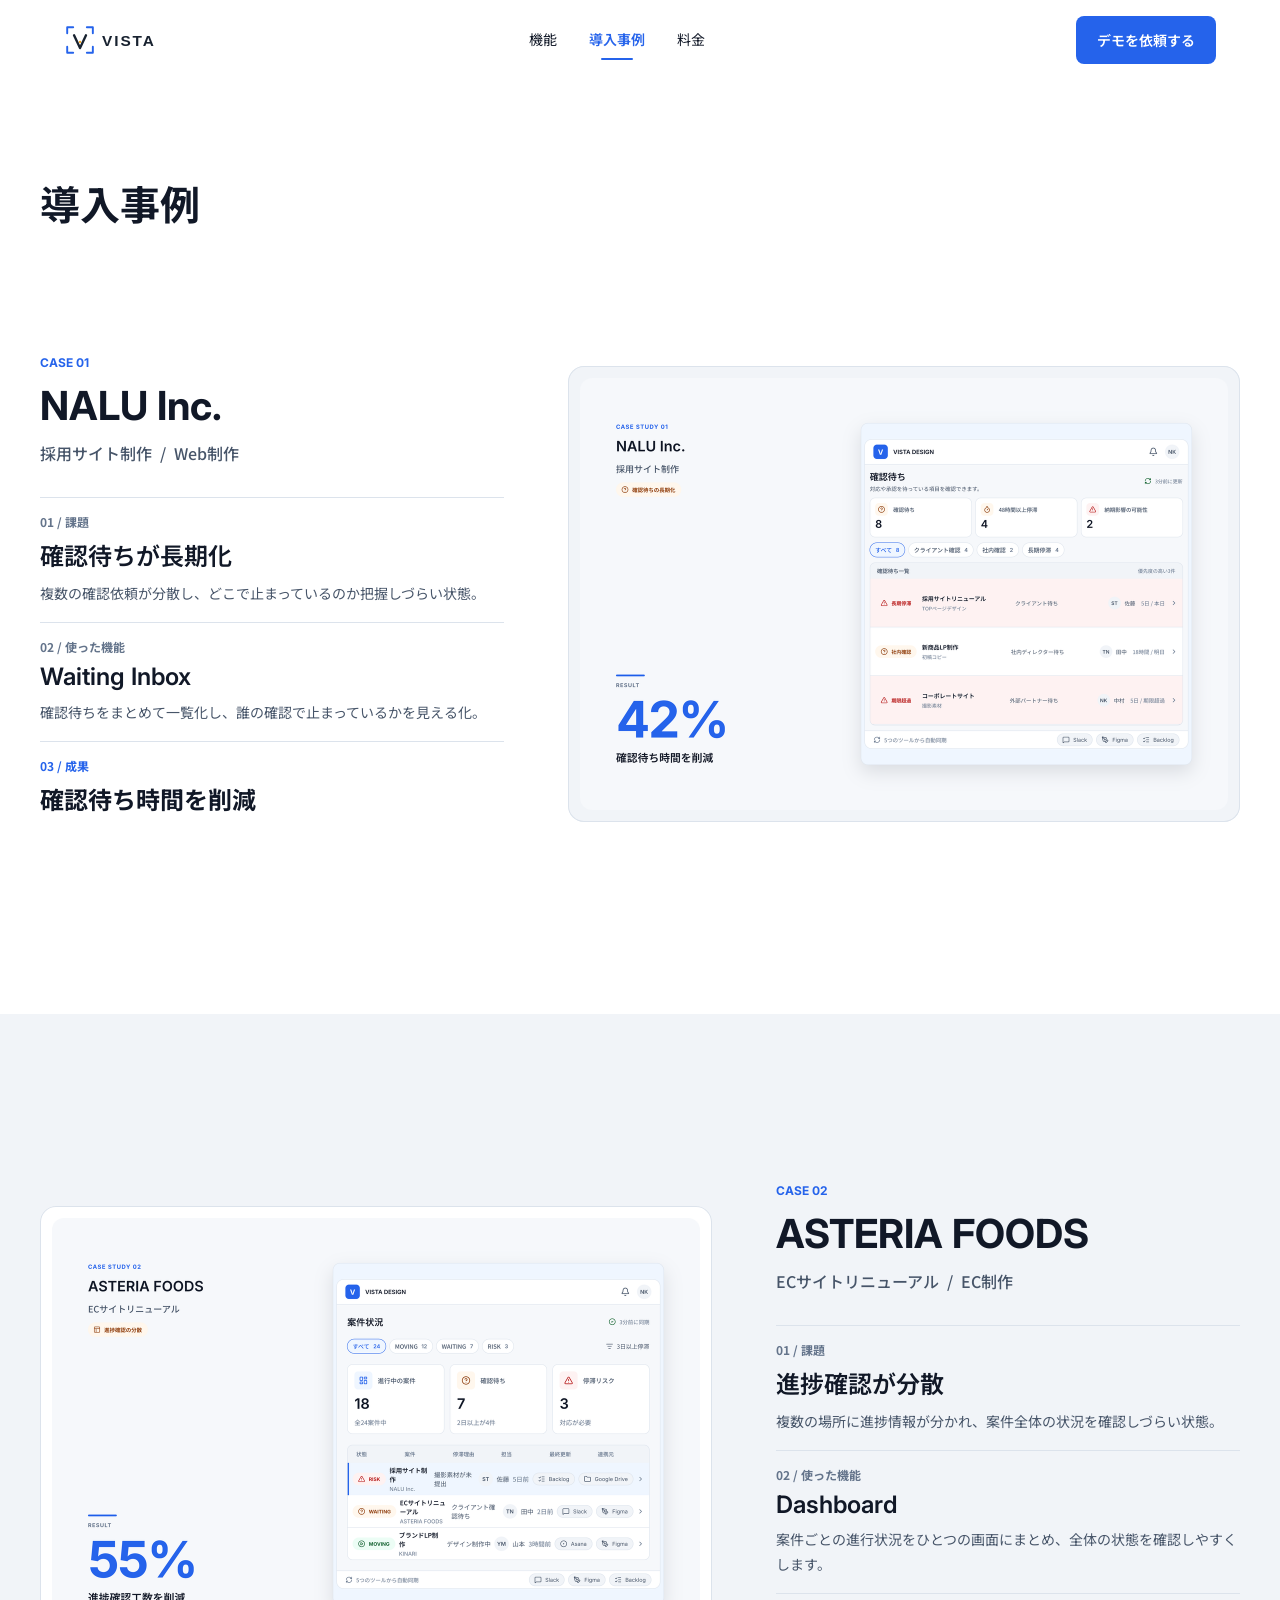
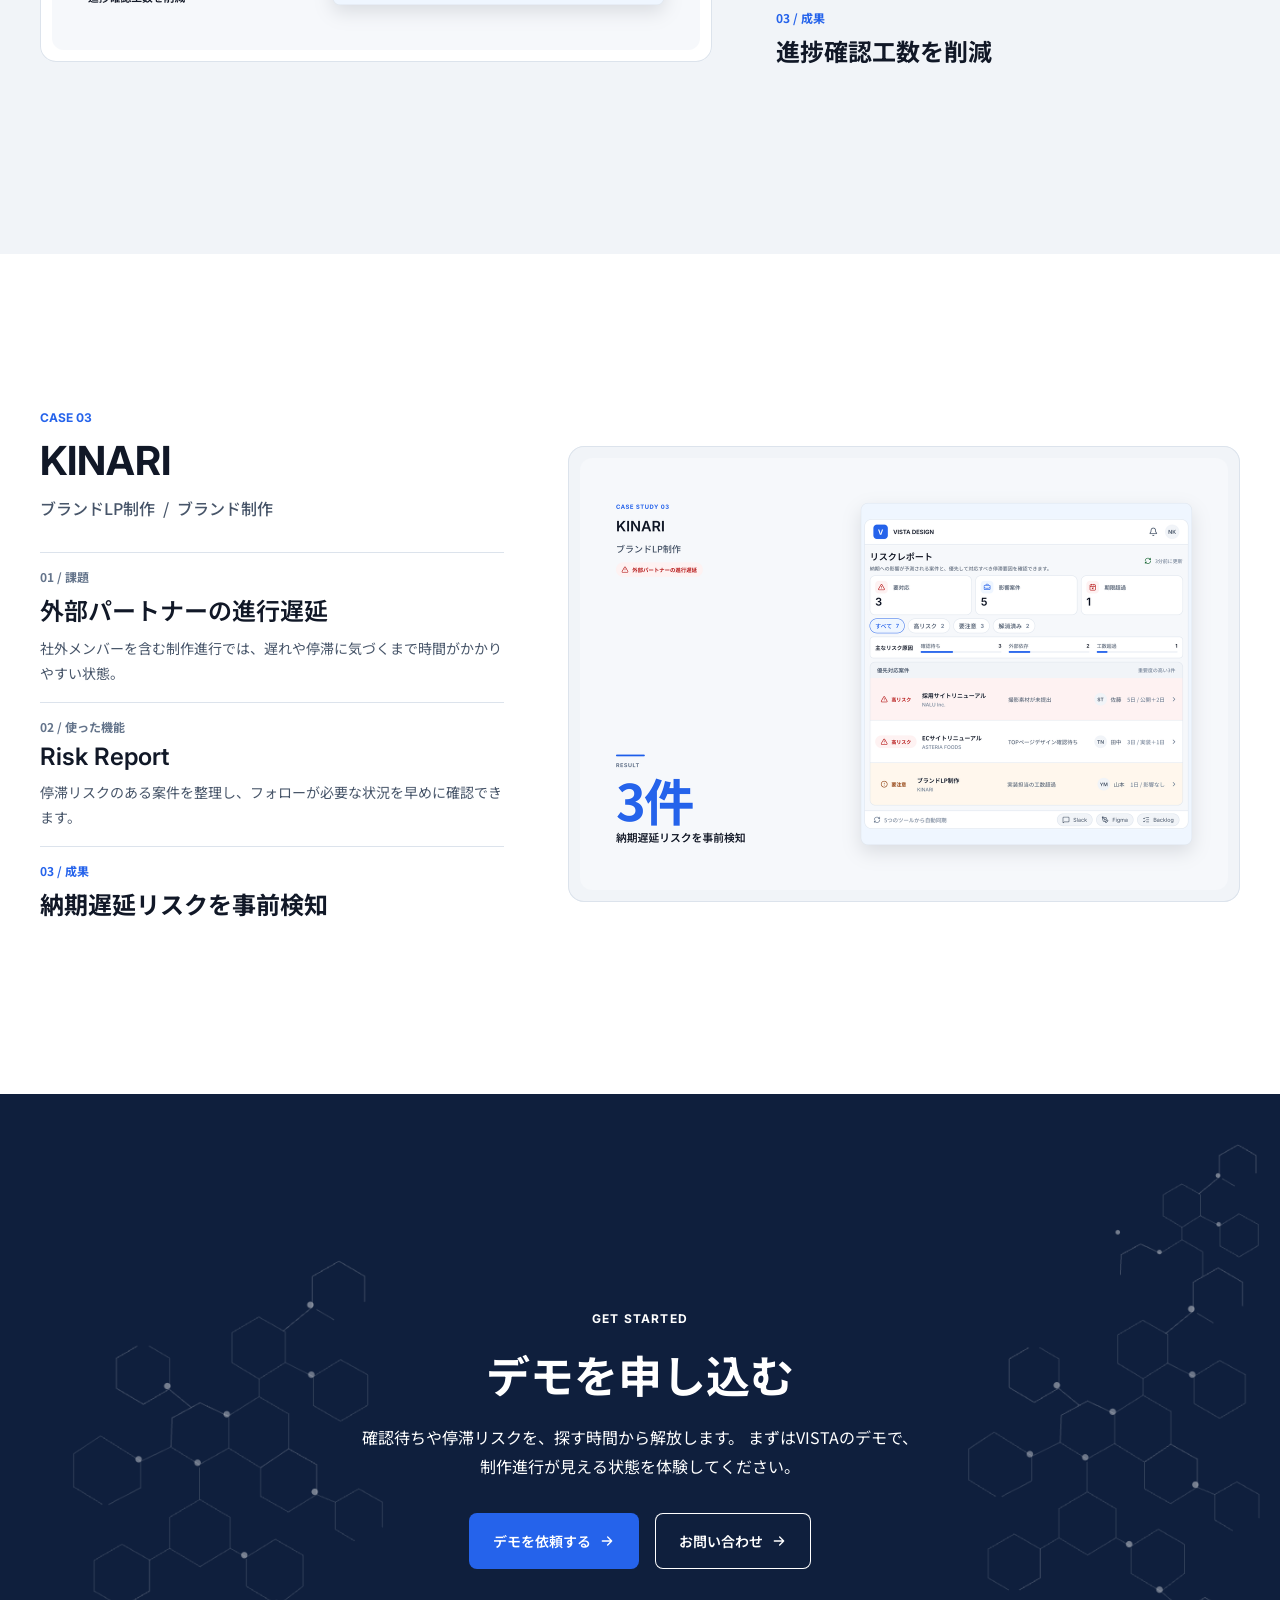
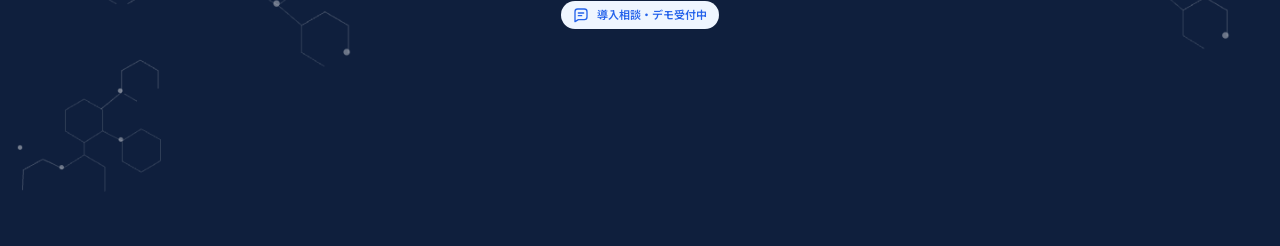
==== commit 64cc3157: "Simplify pricing and case studies and restore demo background" ====
--- a/case-studies/index.html
+++ b/case-studies/index.html
@@ -59,52 +59,10 @@
   </header>
 
   <main id="main-content">
-    <section class="case-studies-hero" id="hero" aria-labelledby="hero-title">
-      <div class="container case-studies-hero__inner">
-        <div class="case-studies-hero__copy">
-          <p class="section-eyebrow">CASE STUDIES</p>
-          <div class="case-studies-hero__content">
-            <h1 class="page-title case-studies-hero__title" id="hero-title">導入事例</h1>
-            <p class="section-description case-studies-hero__description">確認待ちや停滞に気づき、次に対応する案件を判断する。VISTAを使った3つの制作現場を紹介します。</p>
-          </div>
-        </div>
-
-        <figure class="case-workflow case-workflow--desktop" role="img" aria-label="確認依頼、デザイン確認、進捗更新をVISTAにまとめ、次に対応する案件を把握する流れ">
-          <div class="case-workflow__signals" aria-hidden="true">
-            <div class="case-workflow__signal-list">
-              <div class="case-workflow__signal"><span class="case-workflow__signal-icon"><svg viewBox="0 0 24 24"><path d="M21 15a4 4 0 0 1-4 4H8l-5 3V7a4 4 0 0 1 4-4h10a4 4 0 0 1 4 4z"/></svg></span><span>確認依頼</span></div>
-              <div class="case-workflow__signal"><span class="case-workflow__signal-icon"><svg viewBox="0 0 24 24"><path d="m12 19 7-7 3 3-7 7-3-3z"/><path d="m18 13-1.5-7.5L2 2l3.5 14.5L13 18"/><path d="m2 2 7.6 7.6"/><circle cx="11" cy="11" r="2"/></svg></span><span>デザイン確認</span></div>
-              <div class="case-workflow__signal"><span class="case-workflow__signal-icon"><svg viewBox="0 0 24 24"><path d="m3 7 2 2 4-4M3 17l2 2 4-4M13 6h8M13 12h8M13 18h8"/></svg></span><span>進捗更新</span></div>
-            </div>
-          </div>
-          <div class="case-workflow__connectors" aria-hidden="true"><span></span><span></span><span></span><span></span><span></span><span></span></div>
-          <div class="case-workflow__vista" aria-hidden="true">
-            <div class="case-workflow__vista-header"><strong>VISTA</strong><span>案件の進捗一覧</span></div>
-            <div class="case-workflow__vista-body">
-              <div class="case-workflow__result"><span class="case-workflow__result-main"><svg viewBox="0 0 24 24"><circle cx="12" cy="12" r="9"/><path d="M12 7v5l3 2"/></svg><strong>確認待ち</strong></span><span>誰の確認待ちか</span></div>
-              <div class="case-workflow__result"><span class="case-workflow__result-main"><svg viewBox="0 0 24 24"><path d="m21.7 18-8-14a2 2 0 0 0-3.4 0l-8 14a2 2 0 0 0 1.7 3h16a2 2 0 0 0 1.7-3zM12 9v4M12 17h.01"/></svg><strong>停滞リスク</strong></span><span>どこで止まっているか</span></div>
-              <div class="case-workflow__result case-workflow__result--accent"><span class="case-workflow__result-main"><svg viewBox="0 0 24 24"><circle cx="12" cy="12" r="9"/><path d="m8 12 2.7 2.7L16 9.5"/></svg><strong>次に対応する案件</strong></span></div>
-            </div>
-          </div>
-        </figure>
-
-        <figure class="case-workflow-mobile" role="img" aria-label="確認依頼、デザイン確認、進捗更新をVISTAにまとめ、次に対応する案件を把握する流れ">
-          <div class="case-workflow-mobile__visual" aria-hidden="true">
-            <div class="case-workflow-mobile__signals">
-              <div><svg viewBox="0 0 24 24"><circle cx="12" cy="12" r="9"/><path d="M12 7v5l3 2"/></svg><span>確認依頼</span></div>
-              <div><svg viewBox="0 0 24 24"><path d="m3 7 2 2 4-4M3 17l2 2 4-4M13 6h8M13 12h8M13 18h8"/></svg><span>進捗更新</span></div>
-              <div><svg viewBox="0 0 24 24"><path d="m21.7 18-8-14a2 2 0 0 0-3.4 0l-8 14a2 2 0 0 0 1.7 3h16a2 2 0 0 0 1.7-3zM12 9v4M12 17h.01"/></svg><span>デザイン確認</span></div>
-            </div>
-            <div class="case-workflow-mobile__convergence"><span></span><span></span><span></span><span></span></div>
-            <div class="case-workflow-mobile__vista">
-              <div class="case-workflow-mobile__header"><strong>VISTA</strong><span>案件の進捗一覧</span></div>
-              <div class="case-workflow-mobile__body"><div class="case-workflow-mobile__result"><span><svg viewBox="0 0 24 24"><circle cx="12" cy="12" r="9"/><path d="m8 12 2.7 2.7L16 9.5"/></svg><strong>次に対応する案件</strong></span></div></div>
-            </div>
-          </div>
-        </figure>
+    <section class="case-detail" id="case-01" aria-labelledby="case-01-title">
+      <div class="container case-studies-heading">
+        <h1 class="page-title" id="hero-title">導入事例</h1>
       </div>
-    </section>
-    <section class="case-detail" id="case-01" aria-labelledby="case-01-title">
       <div class="container case-detail__inner">
         <div class="case-detail__copy">
           <header class="case-detail__identity">
--- a/assets/css/pages.css
+++ b/assets/css/pages.css
@@ -760,444 +760,8 @@
   }
 }
 
-.case-studies-hero {
-  padding-block: var(--space-64);
-  background: var(--color-canvas);
-}
-
-.case-studies-hero__inner,
-.case-studies-hero__copy,
-.case-studies-hero__content {
-  display: grid;
-}
-
-.case-studies-hero__inner {
-  gap: var(--space-40);
-}
-
-.case-studies-hero__copy {
-  gap: var(--space-12);
-}
-
-.case-studies-hero .section-eyebrow {
-  line-height: 1.25;
-}
-
-.case-studies-hero__content {
-  gap: var(--space-20);
-}
-
-.case-studies-hero__title {
-  max-width: none;
-}
-
-.case-studies-hero__title span {
-  display: block;
-}
-
-.case-studies-hero__description {
-  max-width: var(--width-hero-content);
-}
-
-.case-workflow {
-  display: none;
-  margin: 0;
-}
-
-.case-workflow-mobile {
-  width: 100%;
-  margin: 0;
-  padding: var(--space-12);
-  border-radius: var(--radius-xl);
-  background: var(--color-surface);
-  box-shadow: inset 0 0 0 var(--stroke-1) var(--color-border), 0 var(--space-12) var(--space-32) color-mix(in srgb, var(--color-text-primary) 8%, var(--color-transparent));
-}
-
-.case-workflow-mobile__visual {
-  display: grid;
-}
-
-.case-workflow-mobile__signals {
-  display: grid;
-  height: var(--height-button-medium);
-  grid-template-columns: repeat(3, minmax(0, 1fr));
-  gap: var(--space-8);
-}
-
-.case-workflow-mobile__signals > div {
-  display: flex;
-  min-width: 0;
-  align-items: center;
-  justify-content: center;
-  gap: var(--space-4);
-  border-radius: var(--radius-md);
-  background: var(--color-surface-subtle);
-  color: var(--color-text-primary);
-  font-size: var(--font-size-11);
-  font-weight: 600;
-  white-space: nowrap;
-}
-
-.case-workflow-mobile svg,
-.case-workflow svg {
-  fill: none;
-  stroke: currentColor;
-  stroke-width: 2;
-  stroke-linecap: round;
-  stroke-linejoin: round;
-}
-
-.case-workflow-mobile__signals svg {
-  width: 0.875rem;
-  height: 0.875rem;
-  flex: 0 0 auto;
-  color: var(--color-accent);
-}
-
-.case-workflow-mobile__convergence {
-  position: relative;
-  height: 3.25rem;
-}
-
-.case-workflow-mobile__convergence span {
-  position: absolute;
-  display: block;
-  background: var(--color-border);
-}
-
-.case-workflow-mobile__convergence span:nth-child(1),
-.case-workflow-mobile__convergence span:nth-child(2),
-.case-workflow-mobile__convergence span:nth-child(3) {
-  inset-block-start: 0;
-  width: var(--stroke-1);
-  height: var(--space-20);
-}
-
-.case-workflow-mobile__convergence span:nth-child(1) {
-  inset-inline-start: 16.6667%;
-}
-
-.case-workflow-mobile__convergence span:nth-child(2) {
-  inset-inline-start: 50%;
-  height: 100%;
-}
-
-.case-workflow-mobile__convergence span:nth-child(3) {
-  inset-inline-start: 83.3333%;
-}
-
-.case-workflow-mobile__convergence span:nth-child(4) {
-  inset-block-start: var(--space-20);
-  inset-inline-start: 16.6667%;
-  width: 66.6666%;
-  height: var(--stroke-1);
-}
-
-.case-workflow-mobile__vista {
-  overflow: hidden;
-  border-radius: var(--radius-lg);
-  background: var(--color-surface);
-  box-shadow: inset 0 0 0 var(--stroke-1) var(--color-border);
-}
-
-.case-workflow-mobile__header {
-  display: flex;
-  height: 2.75rem;
-  padding-inline: var(--space-12);
-  align-items: center;
-  justify-content: space-between;
-  box-shadow: inset 0 calc(var(--stroke-1) * -1) var(--color-border);
-}
-
-.case-workflow-mobile__header strong {
-  font-family: var(--font-latin);
-  font-size: var(--font-size-14);
-}
-
-.case-workflow-mobile__header span {
-  color: var(--color-accent);
-  font-size: var(--font-size-11);
-  font-weight: 600;
-}
-
-.case-workflow-mobile__body {
-  padding: var(--space-12);
-}
-
-.case-workflow-mobile__result {
-  display: flex;
-  min-height: 5.375rem;
-  padding-inline: var(--space-12);
-  align-items: center;
-  justify-content: space-between;
-  gap: var(--space-8);
-  border-radius: var(--radius-md);
-  background: var(--color-accent-soft);
-}
-
-.case-workflow-mobile__result > span {
-  display: flex;
-  min-width: 0;
-  align-items: center;
-  gap: var(--space-8);
-}
-
-.case-workflow-mobile__result svg {
-  width: 1.125rem;
-  height: 1.125rem;
-  flex: 0 0 auto;
-  color: var(--color-accent);
-}
-
-.case-workflow-mobile__result strong {
-  font-size: var(--font-size-14);
-}
-
-.case-workflow-mobile__convergence::after,
-.case-workflow__connectors::after {
-  position: absolute;
-  width: var(--space-8);
-  height: var(--space-8);
-  border: solid var(--color-accent);
-  border-width: 0 2px 2px 0;
-  content: "";
-}
-
-.case-workflow-mobile__convergence::after {
-  inset-block-end: 2px;
-  inset-inline-start: 50%;
-  transform: translateX(-50%) rotate(45deg);
-}
-
-@media (min-width: 768px) {
-  .case-studies-hero {
-    padding-block: var(--space-96);
-  }
-
-  .case-studies-hero__inner {
-    justify-items: center;
-  }
-
-  .case-studies-hero__copy {
-    width: min(100%, var(--width-description));
-  }
-
-  .case-workflow-mobile {
-    max-width: var(--width-description);
-  }
-}
-
-@media (min-width: 1200px) {
-  .case-studies-hero__inner {
-    min-height: 33rem;
-    grid-template-columns: 27.5rem 43.75rem;
-    gap: 3.75rem;
-    align-items: center;
-    justify-content: start;
-    justify-items: stretch;
-  }
-
-  .case-studies-hero__copy {
-    width: 100%;
-    margin-block-start: 7.25rem;
-    align-self: start;
-  }
-
-  .case-studies-hero__title {
-    font-size: var(--font-size-40);
-  }
-
-  .case-studies-hero__description {
-    max-width: 27.5rem;
-  }
-
-  .case-workflow-mobile {
-    display: none;
-  }
-
-  .case-workflow {
-    display: grid;
-    width: 43.75rem;
-    height: 28rem;
-    grid-template-columns: 11.5rem 7rem 25.25rem;
-  }
-
-  .case-workflow__signals {
-    padding-block-start: 5.75rem;
-  }
-
-  .case-workflow__signal-list {
-    display: grid;
-    gap: var(--space-16);
-  }
-
-  .case-workflow__signal {
-    display: flex;
-    height: var(--space-64);
-    padding-inline: var(--space-16);
-    align-items: center;
-    gap: var(--space-12);
-    border-radius: var(--radius-md);
-    background: var(--color-surface);
-    box-shadow: inset 0 0 0 var(--stroke-1) var(--color-border);
-    color: var(--color-text-primary);
-    font-size: var(--font-size-14);
-    font-weight: 600;
-  }
-
-  .case-workflow__signal-icon {
-    display: grid;
-    width: var(--space-32);
-    height: var(--space-32);
-    flex: 0 0 auto;
-    place-items: center;
-    border-radius: var(--radius-md);
-    background: var(--color-accent-soft);
-    color: var(--color-accent);
-  }
-
-  .case-workflow__signal-icon svg {
-    width: var(--icon-sm);
-    height: var(--icon-sm);
-  }
-
-  .case-workflow__connectors {
-    position: relative;
-  }
-
-  .case-workflow__connectors span {
-    position: absolute;
-    display: block;
-    background: var(--color-border);
-  }
-
-  .case-workflow__connectors span:nth-child(1),
-  .case-workflow__connectors span:nth-child(2),
-  .case-workflow__connectors span:nth-child(3) {
-    inset-inline-start: 0;
-    width: var(--space-64);
-    height: 2px;
-  }
-
-  .case-workflow__connectors span:nth-child(1) {
-    inset-block-start: 7.75rem;
-  }
-
-  .case-workflow__connectors span:nth-child(2) {
-    inset-block-start: 12.75rem;
-  }
-
-  .case-workflow__connectors span:nth-child(3) {
-    inset-block-start: 17.75rem;
-  }
-
-  .case-workflow__connectors span:nth-child(4) {
-    inset-block-start: 7.75rem;
-    inset-inline-start: calc(var(--space-64) - 1px);
-    width: 2px;
-    height: 10.125rem;
-  }
-
-  .case-workflow__connectors span:nth-child(5) {
-    inset-block-start: 12.25rem;
-    inset-inline-start: 3.5rem;
-    width: var(--space-16);
-    height: var(--space-16);
-    border-radius: var(--radius-pill);
-    background: var(--color-accent);
-  }
-
-  .case-workflow__connectors span:nth-child(6) {
-    inset-block-start: calc(12.75rem + 1px);
-    inset-inline-start: var(--space-64);
-    width: var(--space-48);
-    height: 2px;
-    background: var(--color-accent);
-  }
-
-  .case-workflow__connectors::after {
-    inset-block-start: calc(12.75rem - 2px);
-    inset-inline-end: 2px;
-    transform: rotate(-45deg);
-  }
-
-  .case-workflow__vista {
-    height: 22rem;
-    margin-block-start: var(--space-48);
-    overflow: hidden;
-    border-radius: var(--radius-xl);
-    background: var(--color-surface);
-    box-shadow: inset 0 0 0 var(--stroke-1) var(--color-border), 0 var(--space-16) 2.5rem color-mix(in srgb, var(--color-text-primary) 12%, var(--color-transparent));
-  }
-
-  .case-workflow__vista-header {
-    display: flex;
-    height: var(--space-64);
-    padding-inline: var(--space-20);
-    align-items: center;
-    justify-content: space-between;
-    box-shadow: inset 0 calc(var(--stroke-1) * -1) var(--color-border);
-  }
-
-  .case-workflow__vista-header strong {
-    font-family: var(--font-latin);
-    font-size: var(--font-size-16);
-  }
-
-  .case-workflow__vista-header span {
-    display: inline-flex;
-    min-height: 1.5625rem;
-    padding-inline: var(--space-8);
-    align-items: center;
-    border-radius: var(--radius-pill);
-    background: var(--color-accent-soft);
-    color: var(--color-accent);
-    font-size: var(--font-size-12);
-    font-weight: 700;
-  }
-
-  .case-workflow__vista-body {
-    display: grid;
-    gap: var(--space-12);
-    padding: var(--space-20);
-  }
-
-  .case-workflow__result {
-    display: flex;
-    height: 4.5rem;
-    padding-inline: var(--space-16);
-    align-items: center;
-    justify-content: space-between;
-    gap: var(--space-16);
-    border-radius: var(--radius-md);
-    background: var(--color-surface-subtle);
-    color: var(--color-text-muted);
-    font-size: var(--font-size-12);
-  }
-
-  .case-workflow__result--accent {
-    background: var(--color-accent-soft);
-    color: var(--color-accent);
-  }
-
-  .case-workflow__result-main {
-    display: flex;
-    min-width: 0;
-    align-items: center;
-    gap: var(--space-12);
-    color: var(--color-text-primary);
-  }
-
-  .case-workflow__result-main svg {
-    width: var(--icon-md);
-    height: var(--icon-md);
-    flex: 0 0 auto;
-    color: var(--color-accent);
-  }
-
-  .case-workflow__result-main strong {
-    font-size: var(--font-size-14);
-  }
+.case-studies-heading {
+  margin-block-end: var(--space-40);
 }
 
 .case-detail {
@@ -2858,26 +2422,8 @@
 }
 
 [data-page="top"] .final-cta {
-  background: var(--color-accent-soft);
   min-height: 0;
   padding-block: var(--space-40);
-}
-
-[data-page="top"] .final-cta__network {
-  opacity: 0.12;
-}
-
-[data-page="top"] .final-cta :is(.final-cta__eyebrow, .final-cta__title, .final-cta__description, .final-cta__secondary) {
-  color: var(--color-text-primary);
-}
-
-[data-page="top"] .final-cta__secondary {
-  box-shadow: inset 0 0 0 var(--stroke-1) var(--color-text-primary);
-}
-
-[data-page="top"] .final-cta__secondary:hover {
-  background: var(--color-surface);
-  color: var(--color-text-primary);
 }
 
 [data-page="top"] .final-cta__inner {
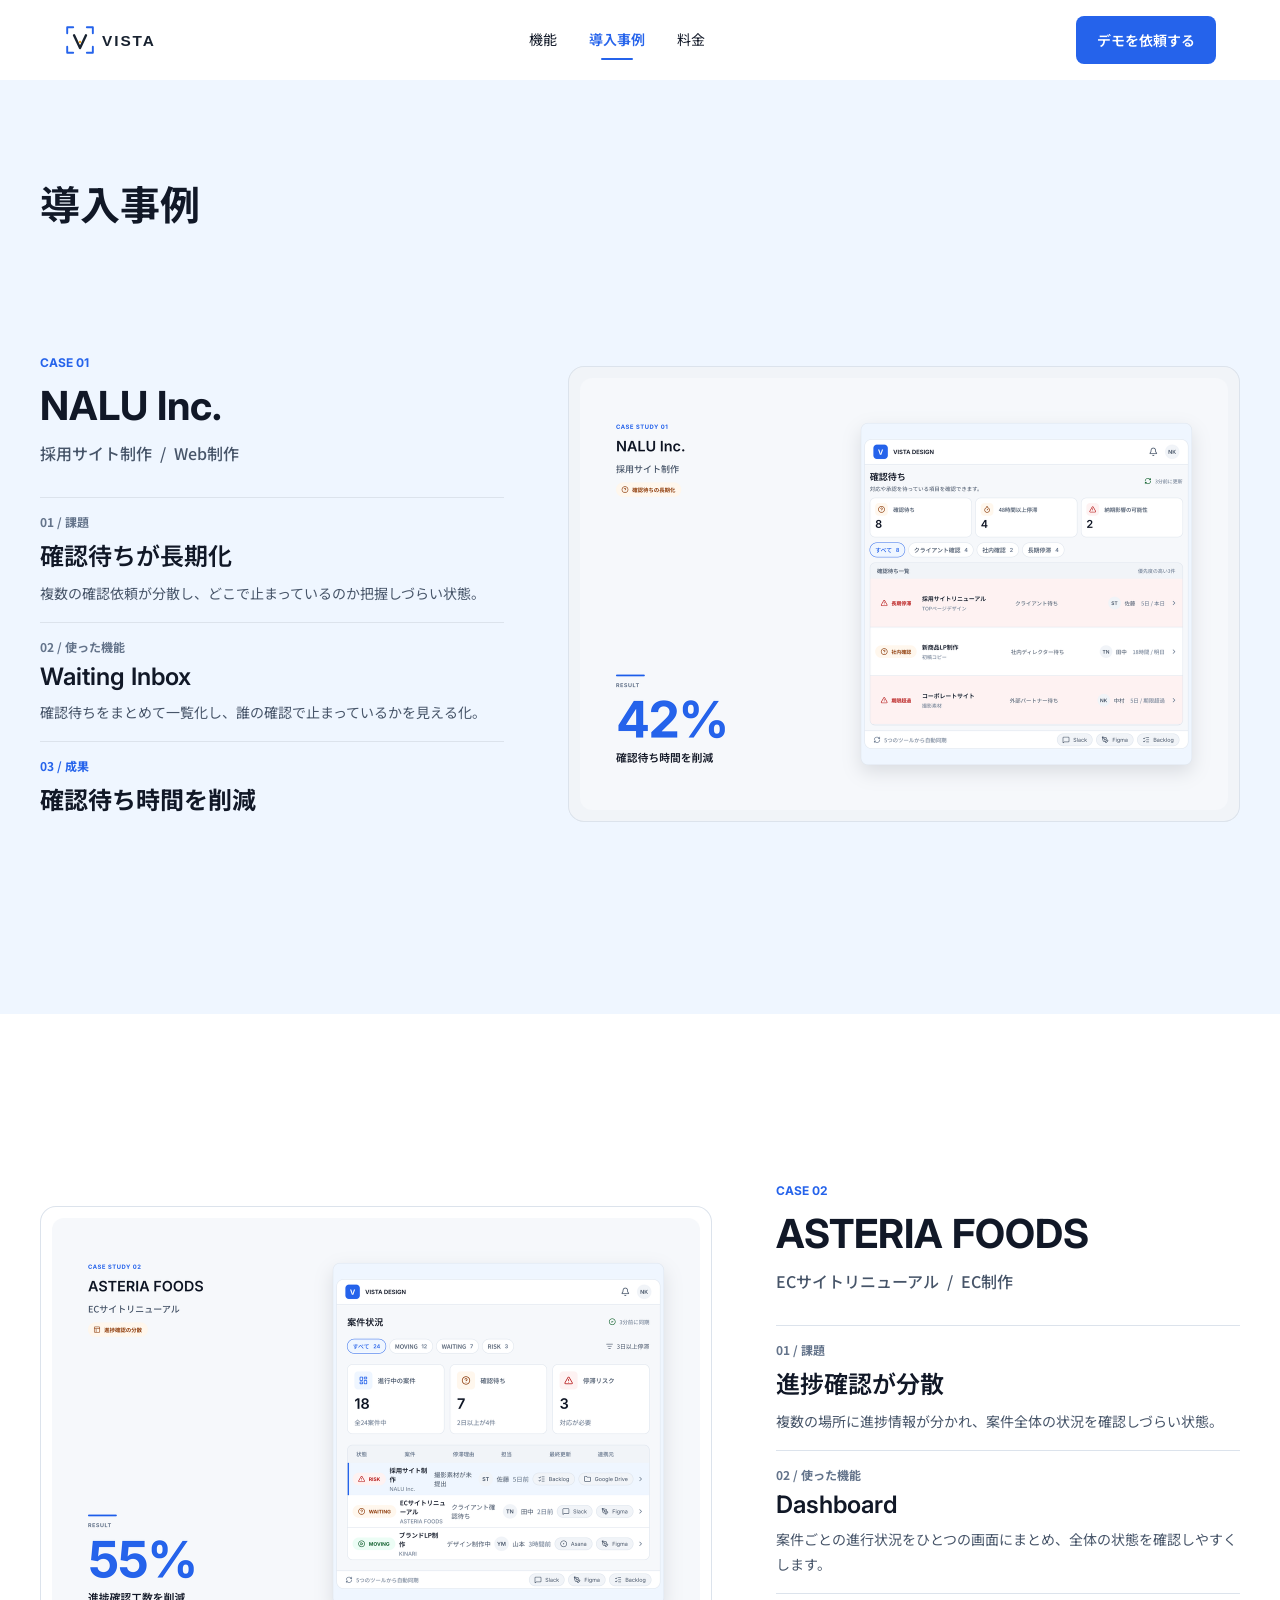
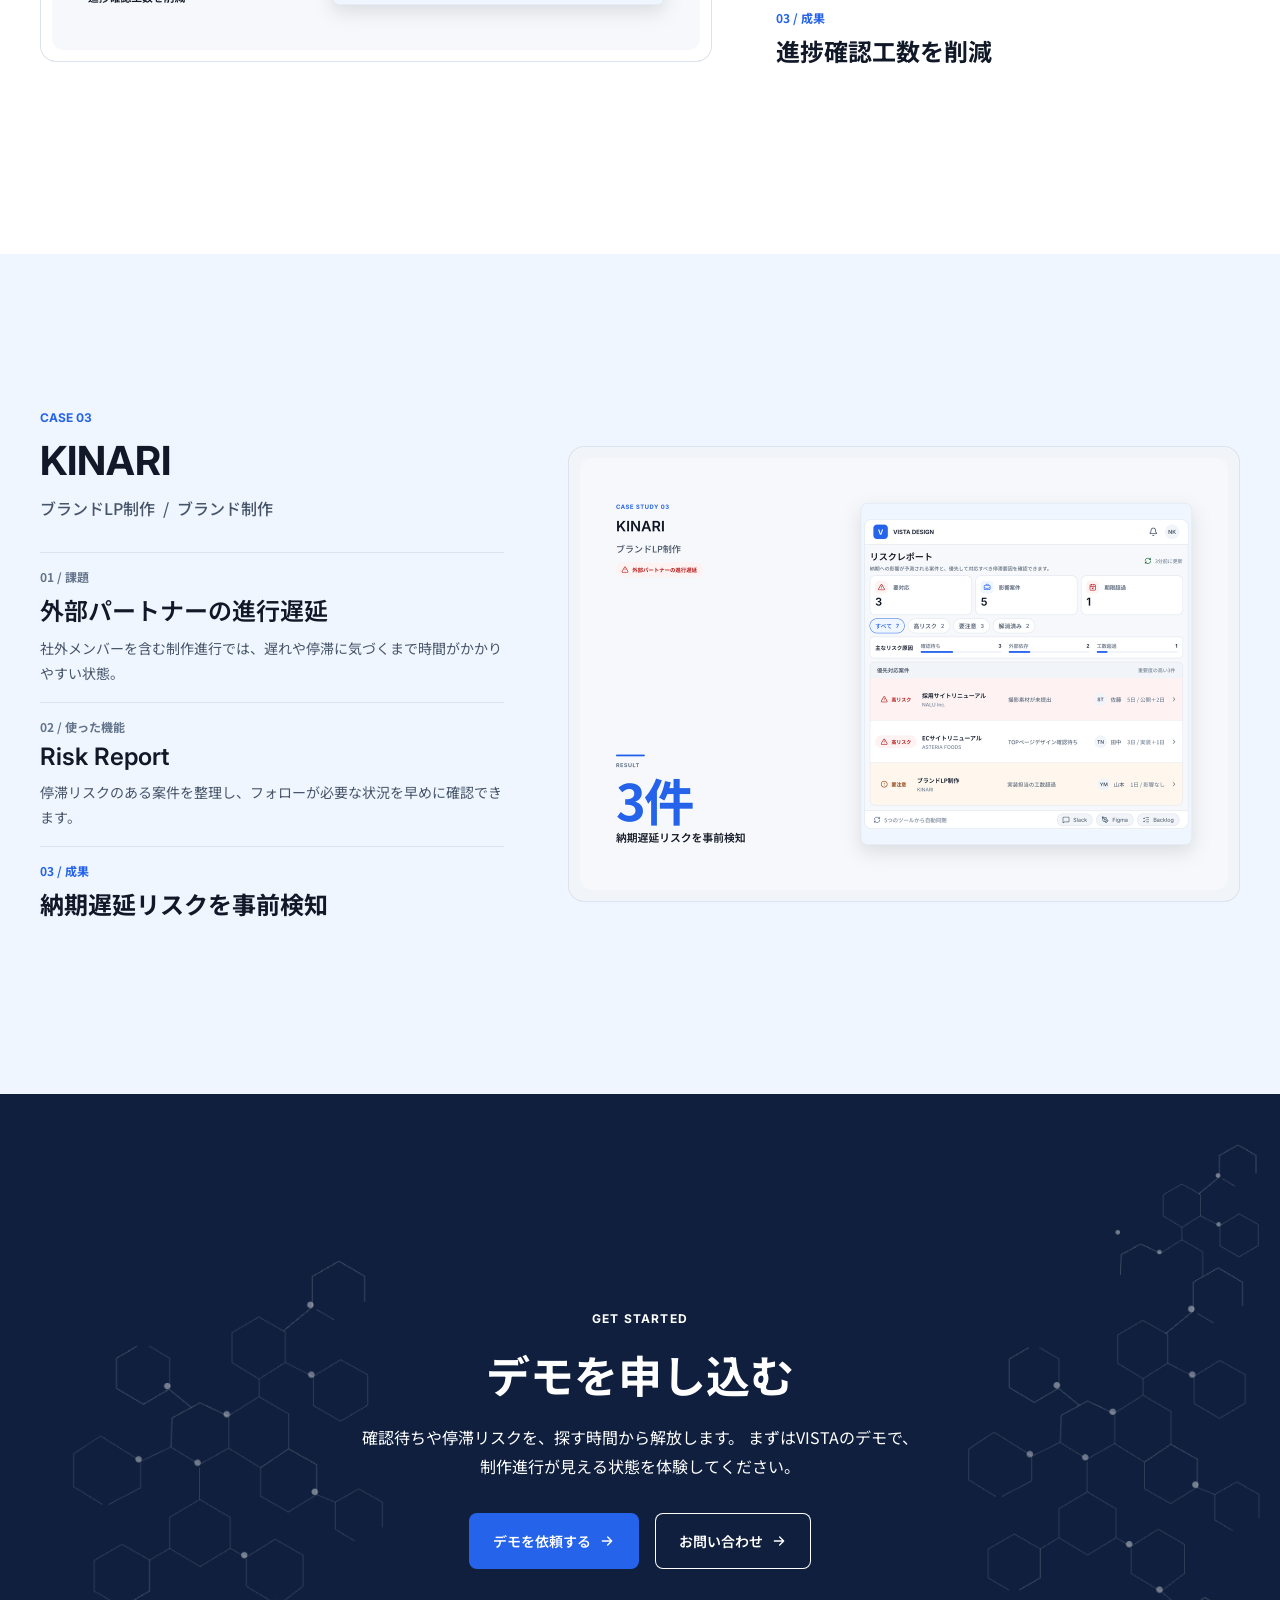
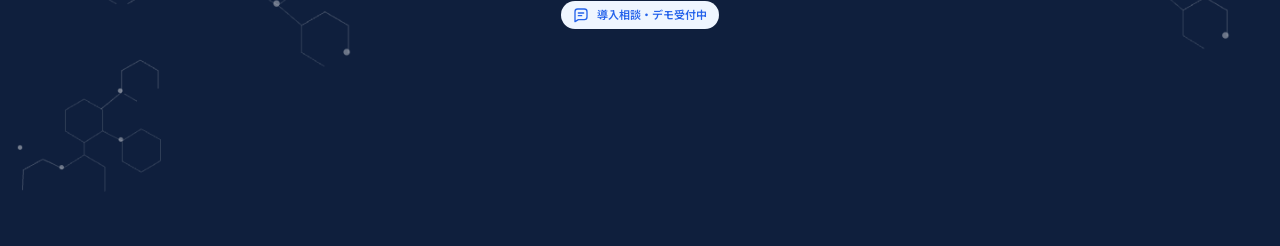
==== commit ee64b6aa: "Update VISTA section backgrounds" ====
--- a/case-studies/index.html
+++ b/case-studies/index.html
@@ -27,7 +27,7 @@
   <link rel="stylesheet" href="../assets/css/variables.css">
   <link rel="stylesheet" href="../assets/css/base.css">
   <link rel="stylesheet" href="../assets/css/components.css">
-  <link rel="stylesheet" href="../assets/css/pages.css">
+  <link rel="stylesheet" href="../assets/css/pages.css?v=section-backgrounds">
   <script src="../assets/js/main.js" defer></script>
 </head>
 <body data-page="case-studies">
@@ -59,7 +59,7 @@
   </header>
 
   <main id="main-content">
-    <section class="case-detail" id="case-01" aria-labelledby="case-01-title">
+    <section class="case-detail case-detail--tinted" id="case-01" aria-labelledby="case-01-title">
       <div class="container case-studies-heading">
         <h1 class="page-title" id="hero-title">導入事例</h1>
       </div>
@@ -92,7 +92,7 @@
         </figure>
       </div>
     </section>
-    <section class="case-detail case-detail--reverse case-detail--subtle" id="case-02" aria-labelledby="case-02-title">
+    <section class="case-detail case-detail--reverse" id="case-02" aria-labelledby="case-02-title">
       <div class="container case-detail__inner">
         <div class="case-detail__copy">
           <header class="case-detail__identity">
@@ -122,7 +122,7 @@
         </figure>
       </div>
     </section>
-    <section class="case-detail case-detail--compact-mobile" id="case-03" aria-labelledby="case-03-title">
+    <section class="case-detail case-detail--compact-mobile case-detail--tinted" id="case-03" aria-labelledby="case-03-title">
       <div class="container case-detail__inner">
         <div class="case-detail__copy">
           <header class="case-detail__identity">
--- a/assets/css/pages.css
+++ b/assets/css/pages.css
@@ -770,8 +770,8 @@
   background: var(--color-surface);
 }
 
-.case-detail--subtle {
-  background: var(--color-surface-subtle);
+.case-detail--tinted {
+  background: var(--color-accent-soft);
 }
 
 .case-detail__inner,
@@ -2019,7 +2019,7 @@
 }
 
 .pricing-section--page {
-  background: var(--color-surface);
+  background: var(--color-accent-soft);
 }
 
 .pricing-section--page .pricing-section__heading .section-heading__content {
@@ -2219,7 +2219,7 @@
 
 .pricing-comparison {
   padding-block: var(--space-64);
-  background: var(--color-surface-subtle);
+  background: var(--color-surface);
 }
 
 .pricing-comparison__inner,
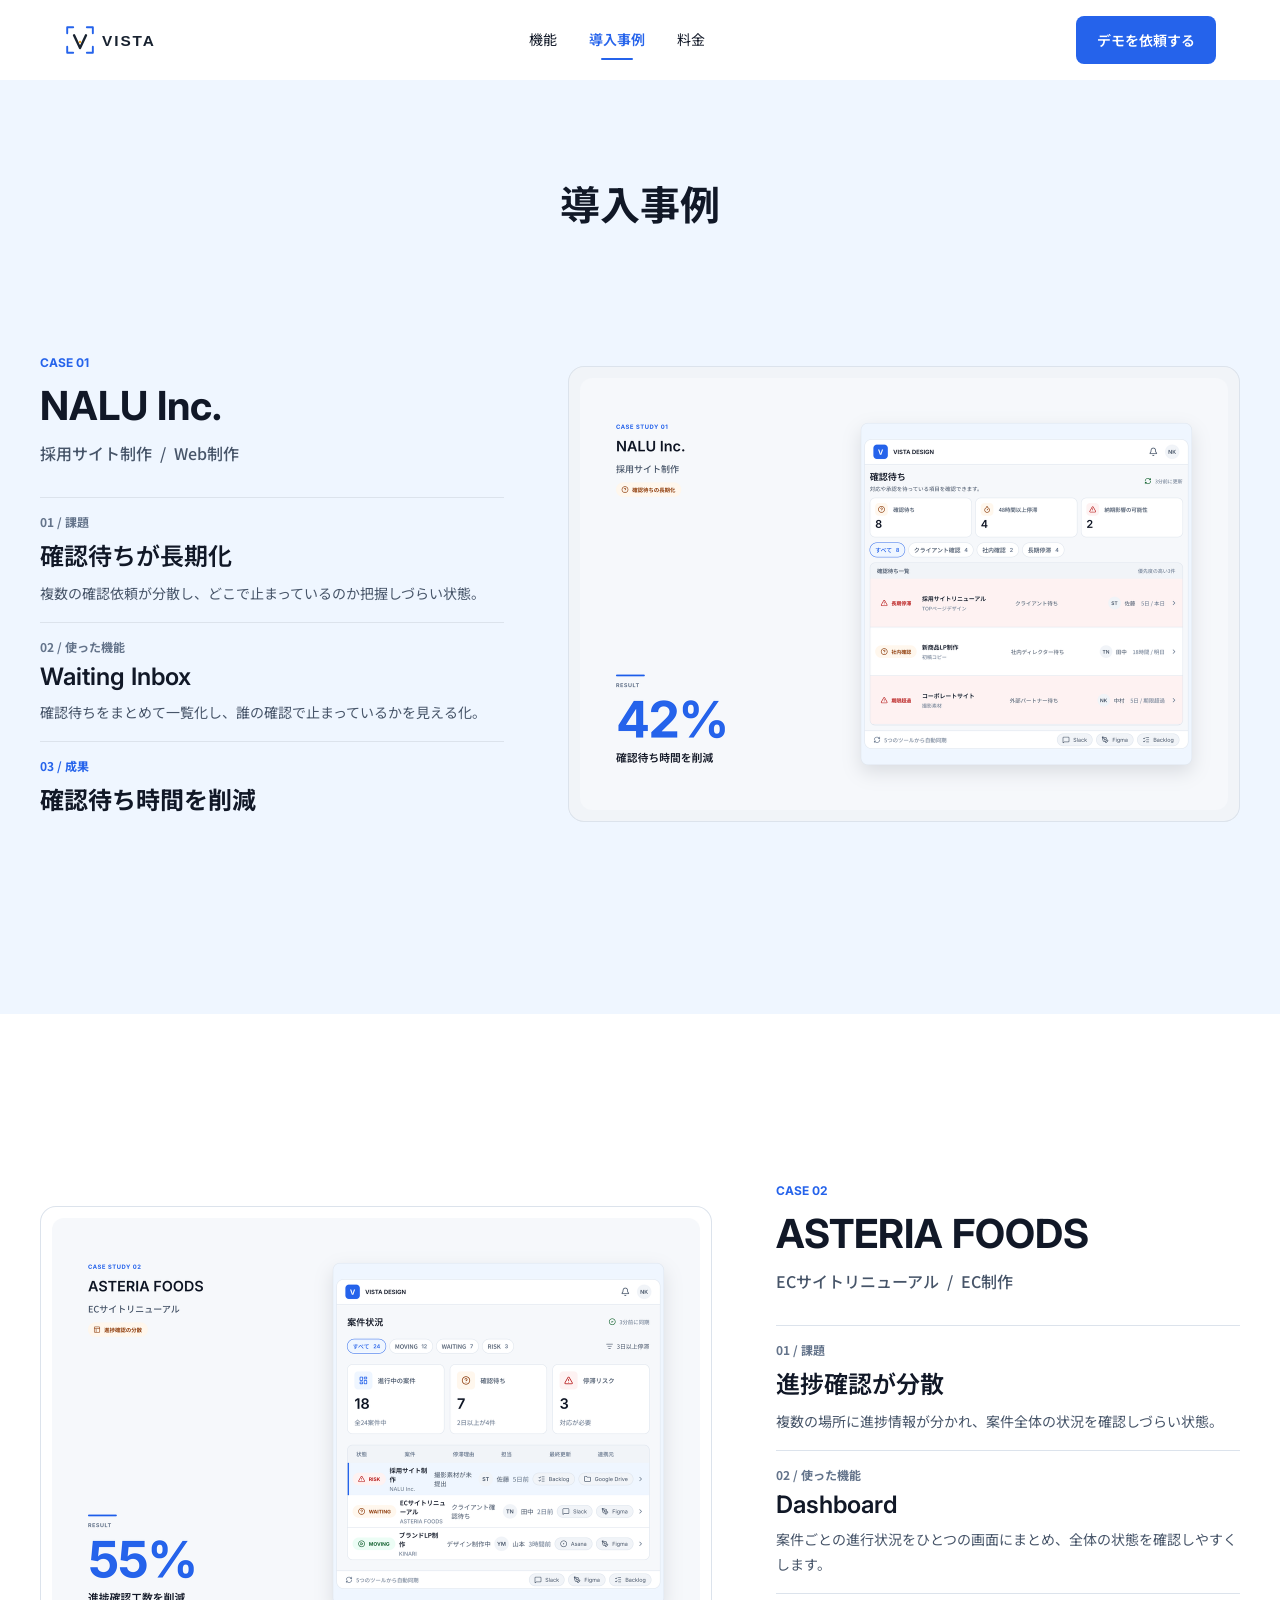
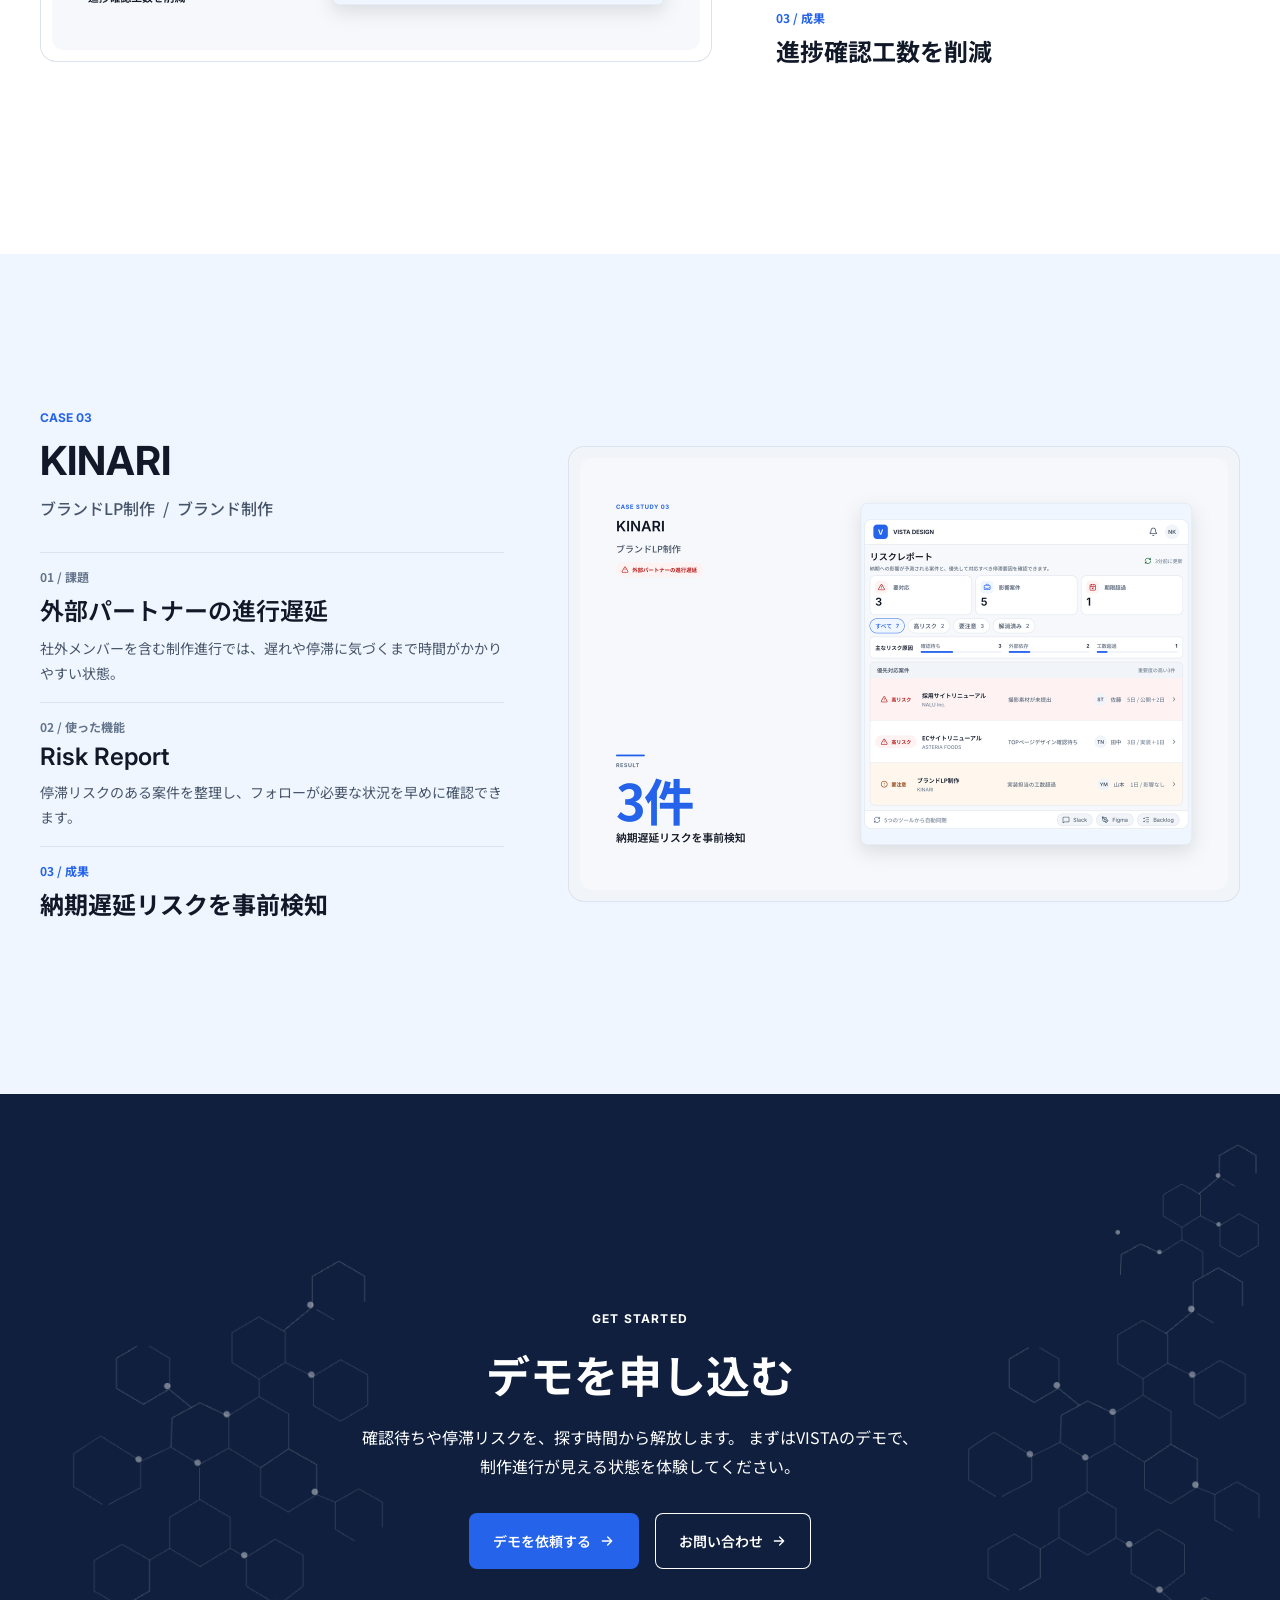
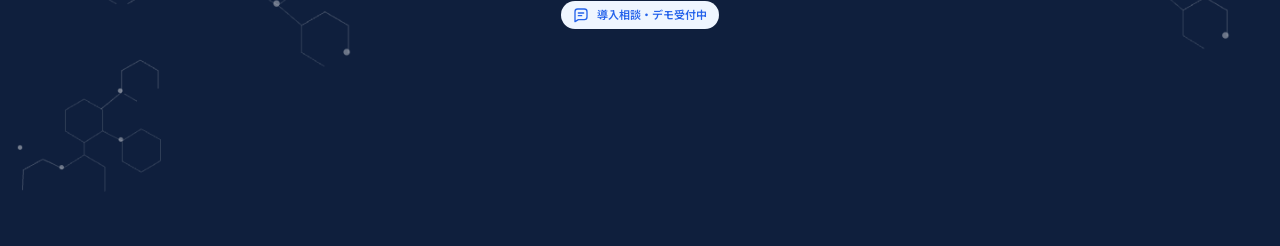
==== commit c35bdae5: "Update VISTA hero and case studies headings" ====
--- a/case-studies/index.html
+++ b/case-studies/index.html
@@ -27,7 +27,7 @@
   <link rel="stylesheet" href="../assets/css/variables.css">
   <link rel="stylesheet" href="../assets/css/base.css">
   <link rel="stylesheet" href="../assets/css/components.css">
-  <link rel="stylesheet" href="../assets/css/pages.css?v=section-backgrounds">
+  <link rel="stylesheet" href="../assets/css/pages.css?v=case-studies-heading">
   <script src="../assets/js/main.js" defer></script>
 </head>
 <body data-page="case-studies">
--- a/assets/css/pages.css
+++ b/assets/css/pages.css
@@ -762,6 +762,11 @@
 
 .case-studies-heading {
   margin-block-end: var(--space-40);
+  text-align: center;
+}
+
+.case-studies-heading .page-title {
+  margin-inline: auto;
 }
 
 .case-detail {
